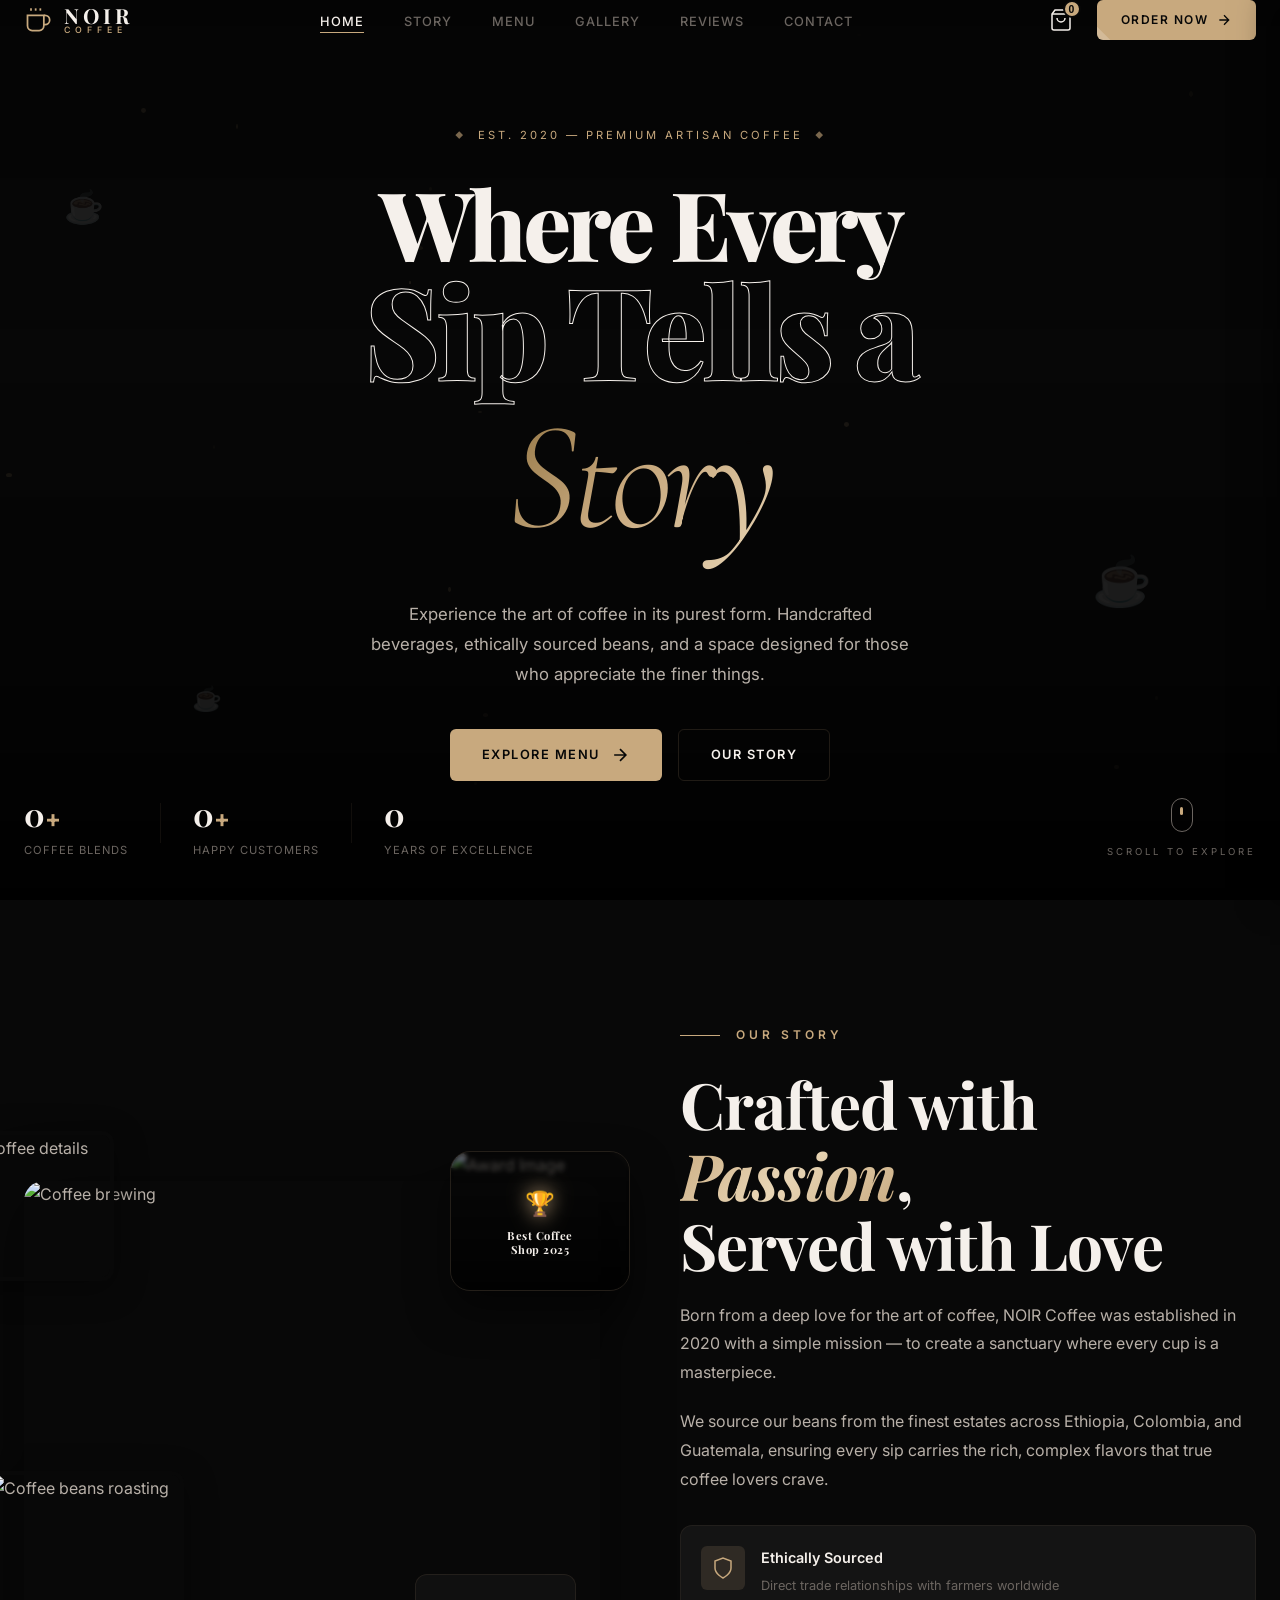
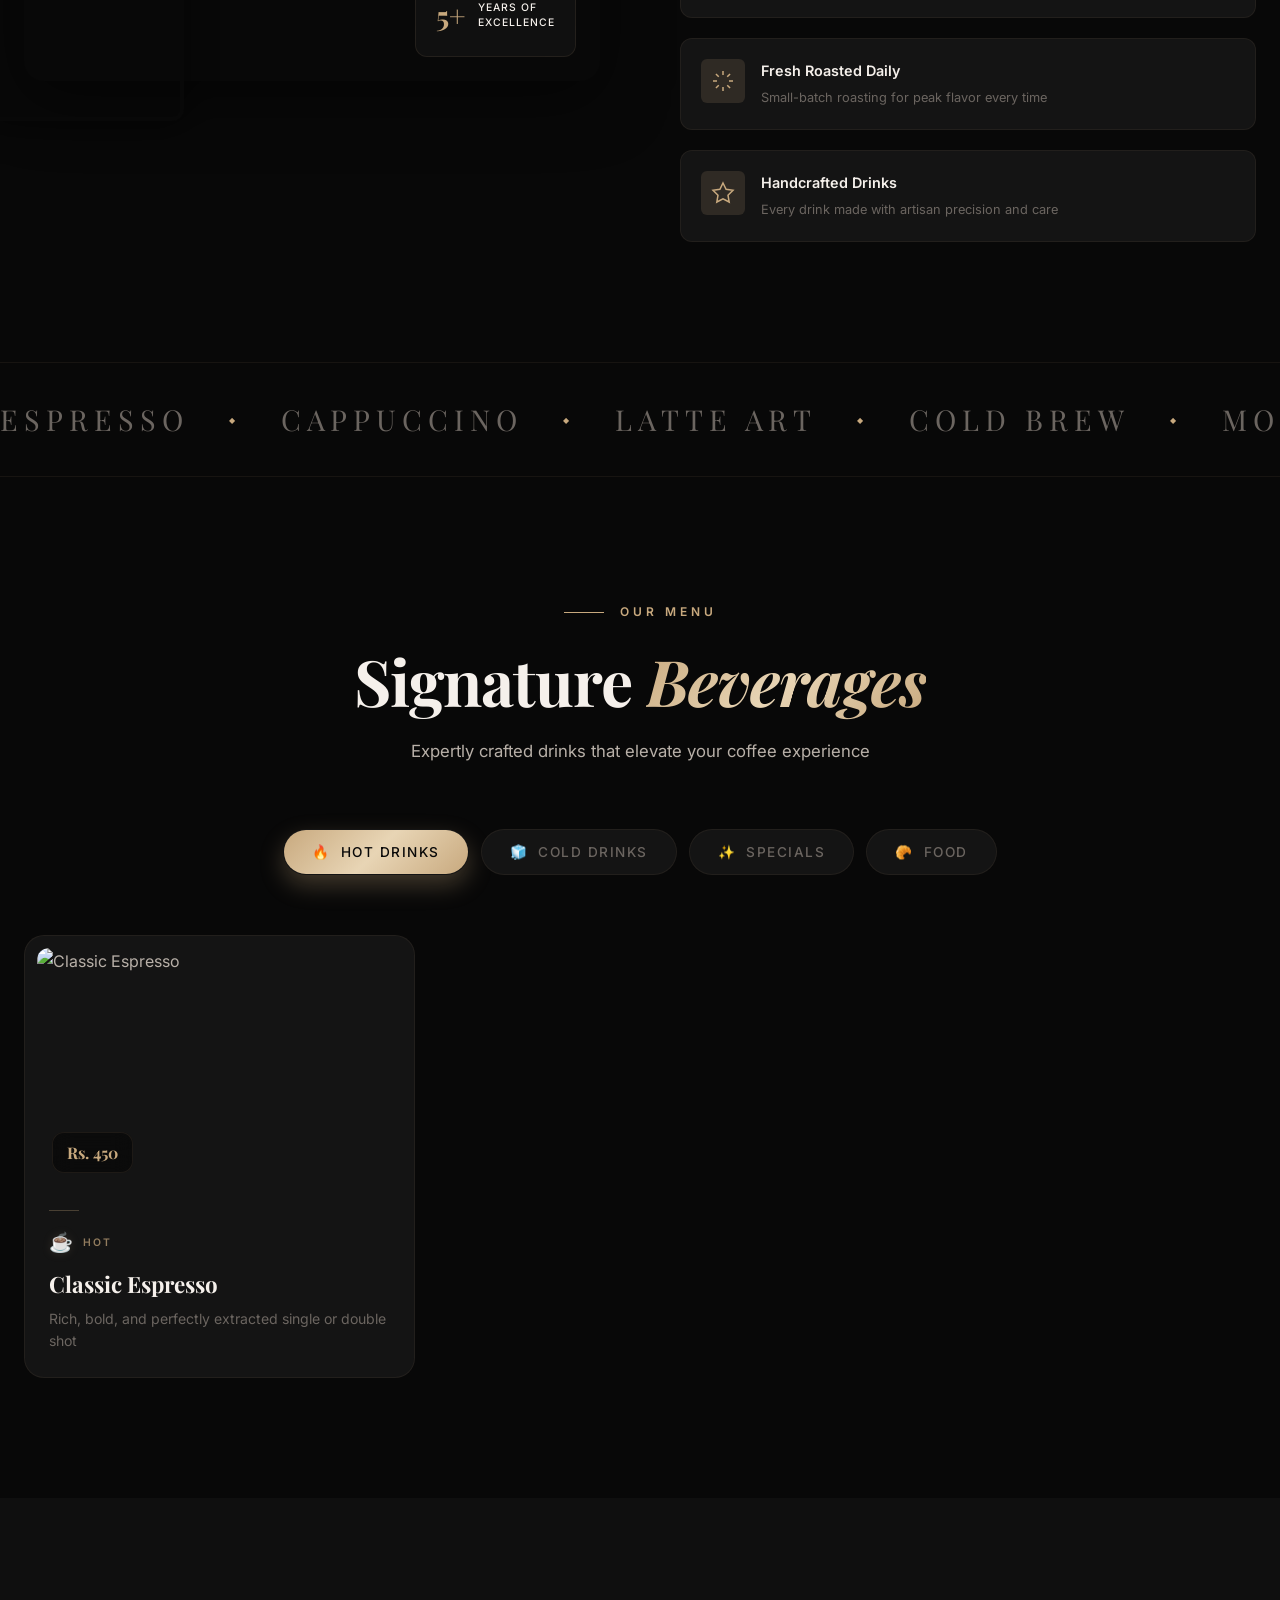
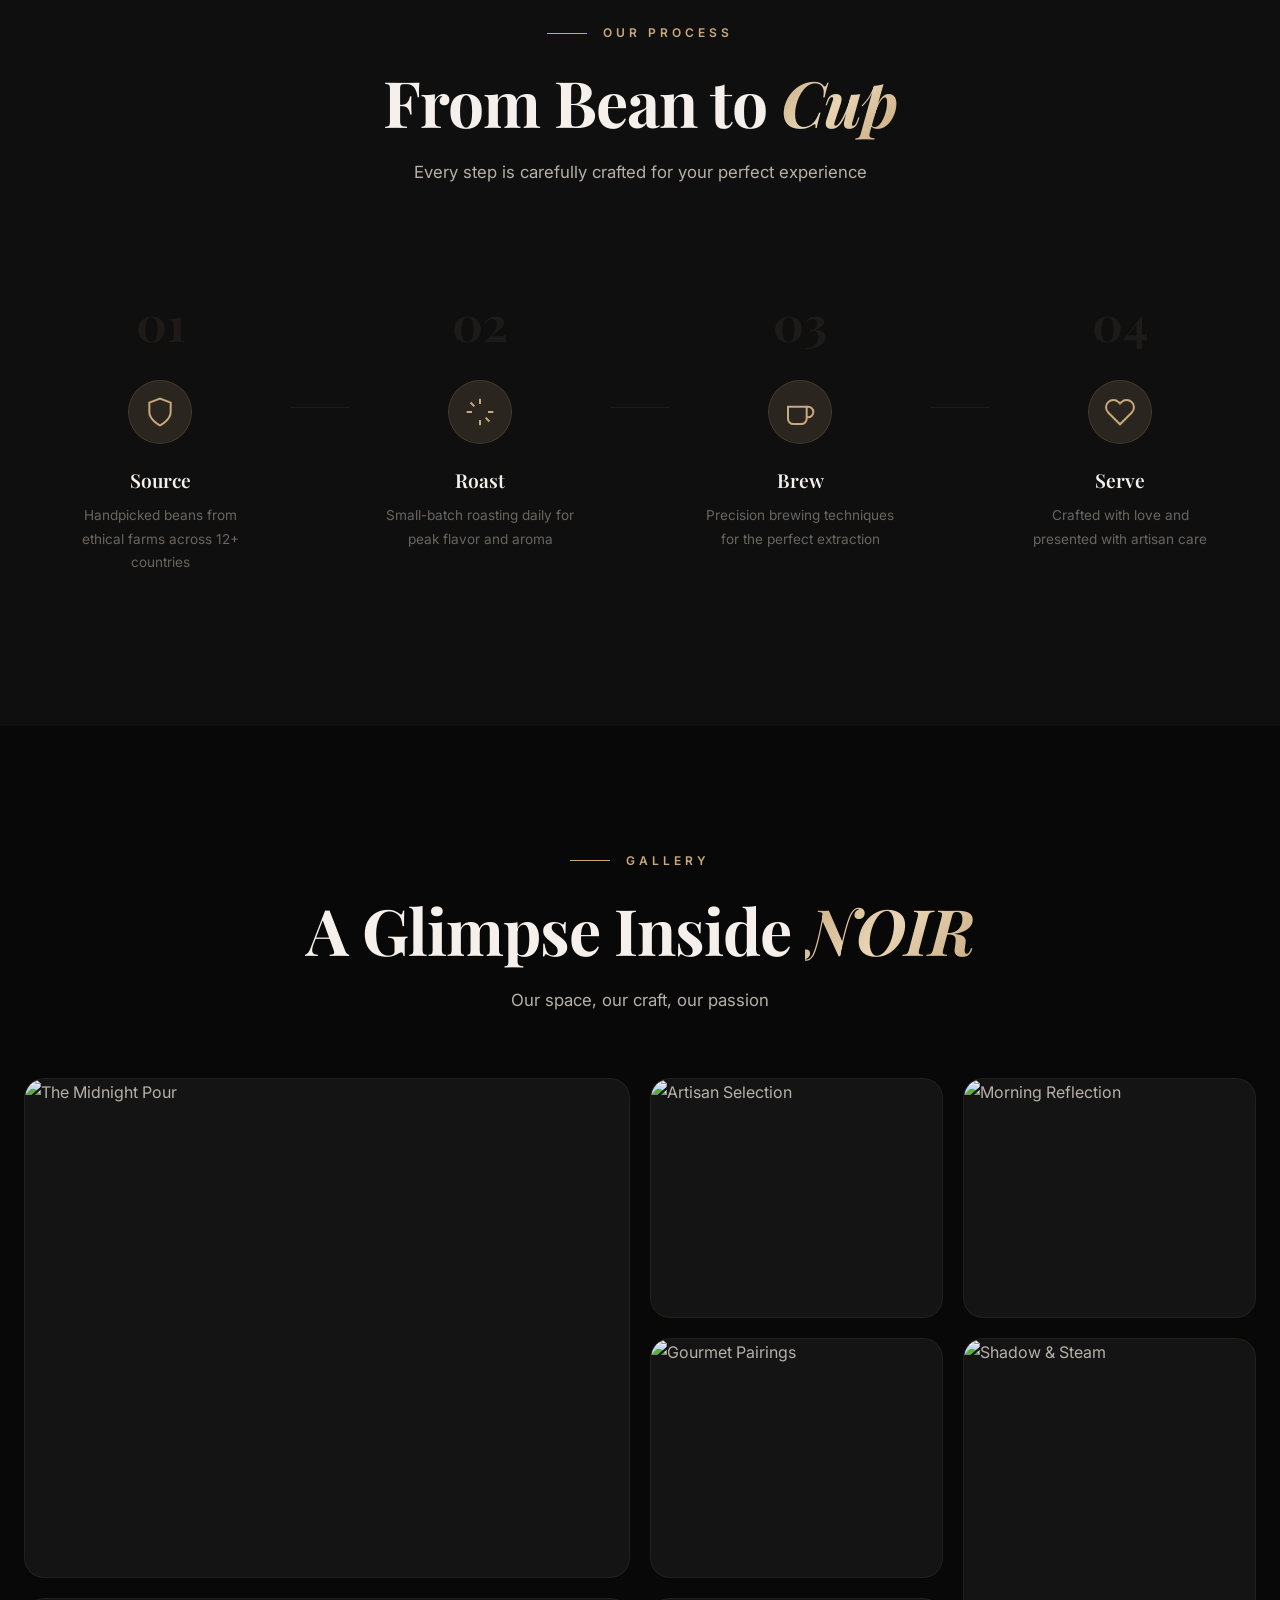
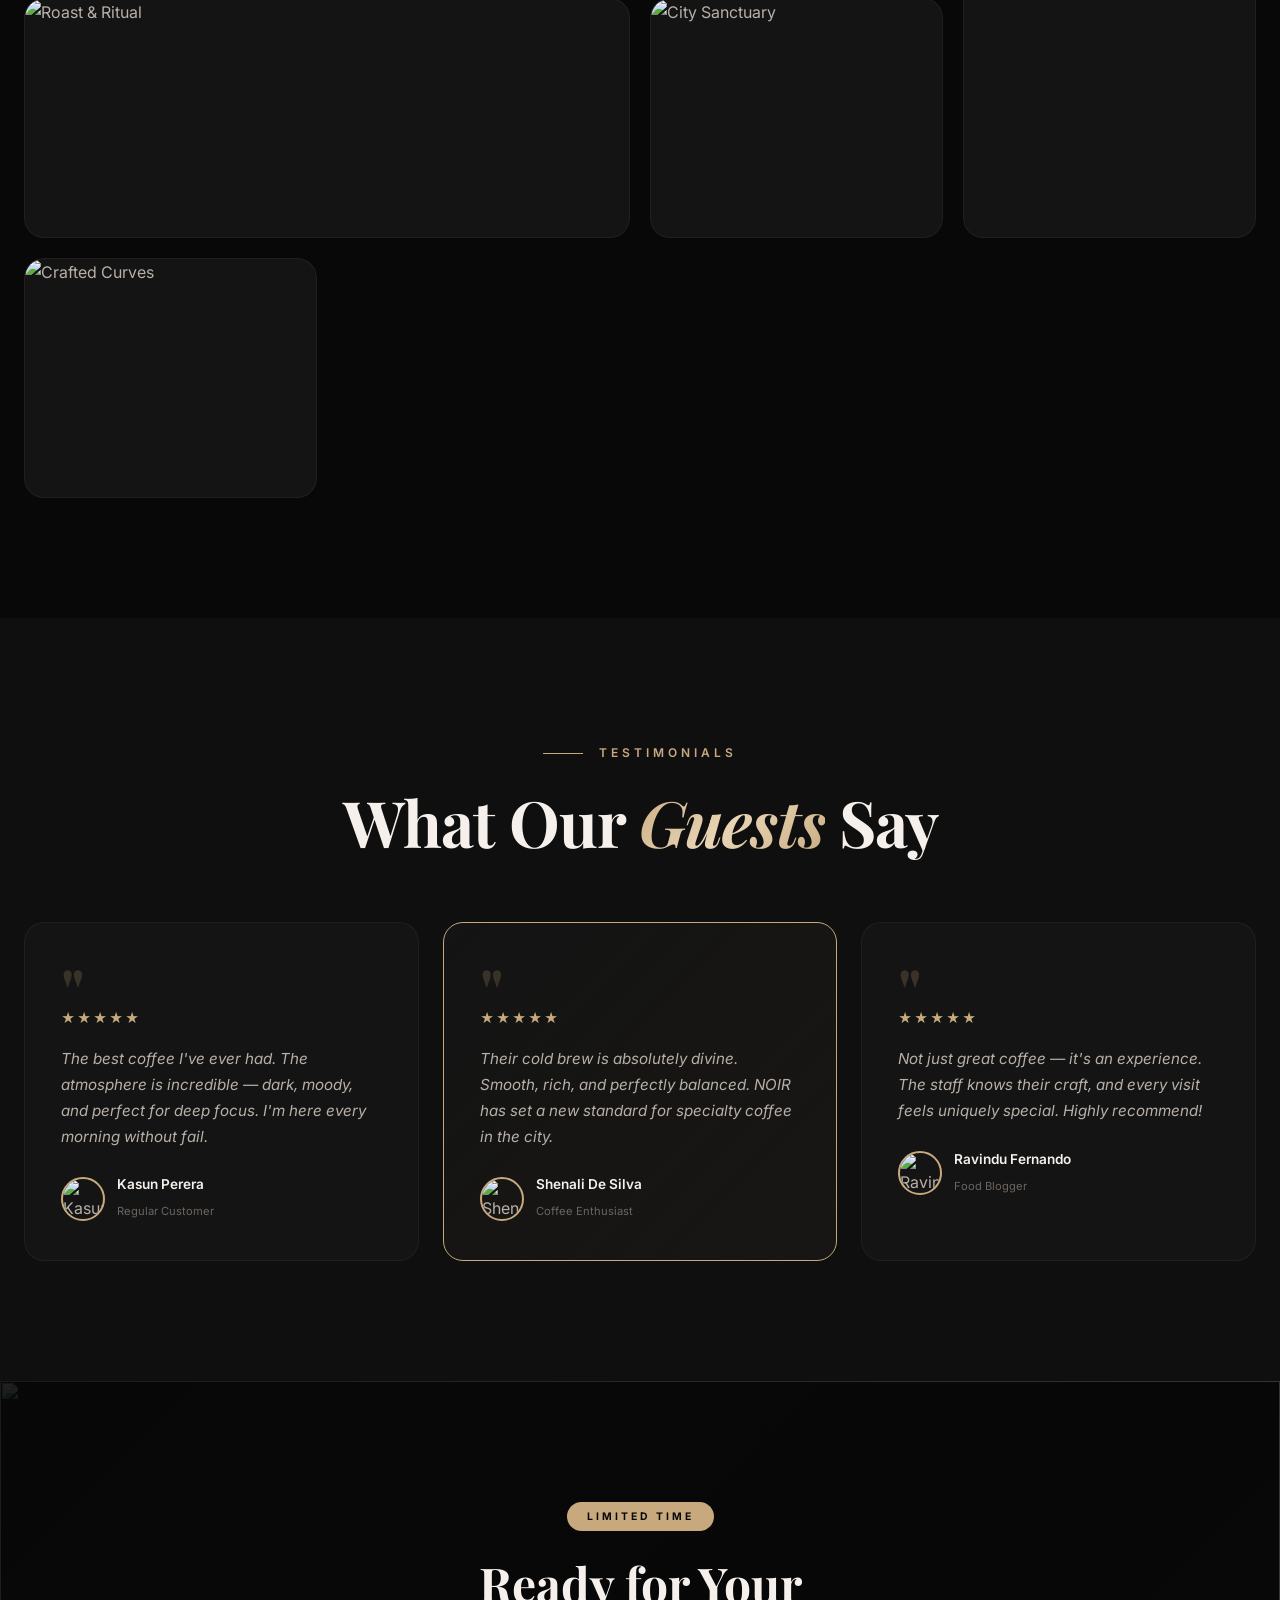
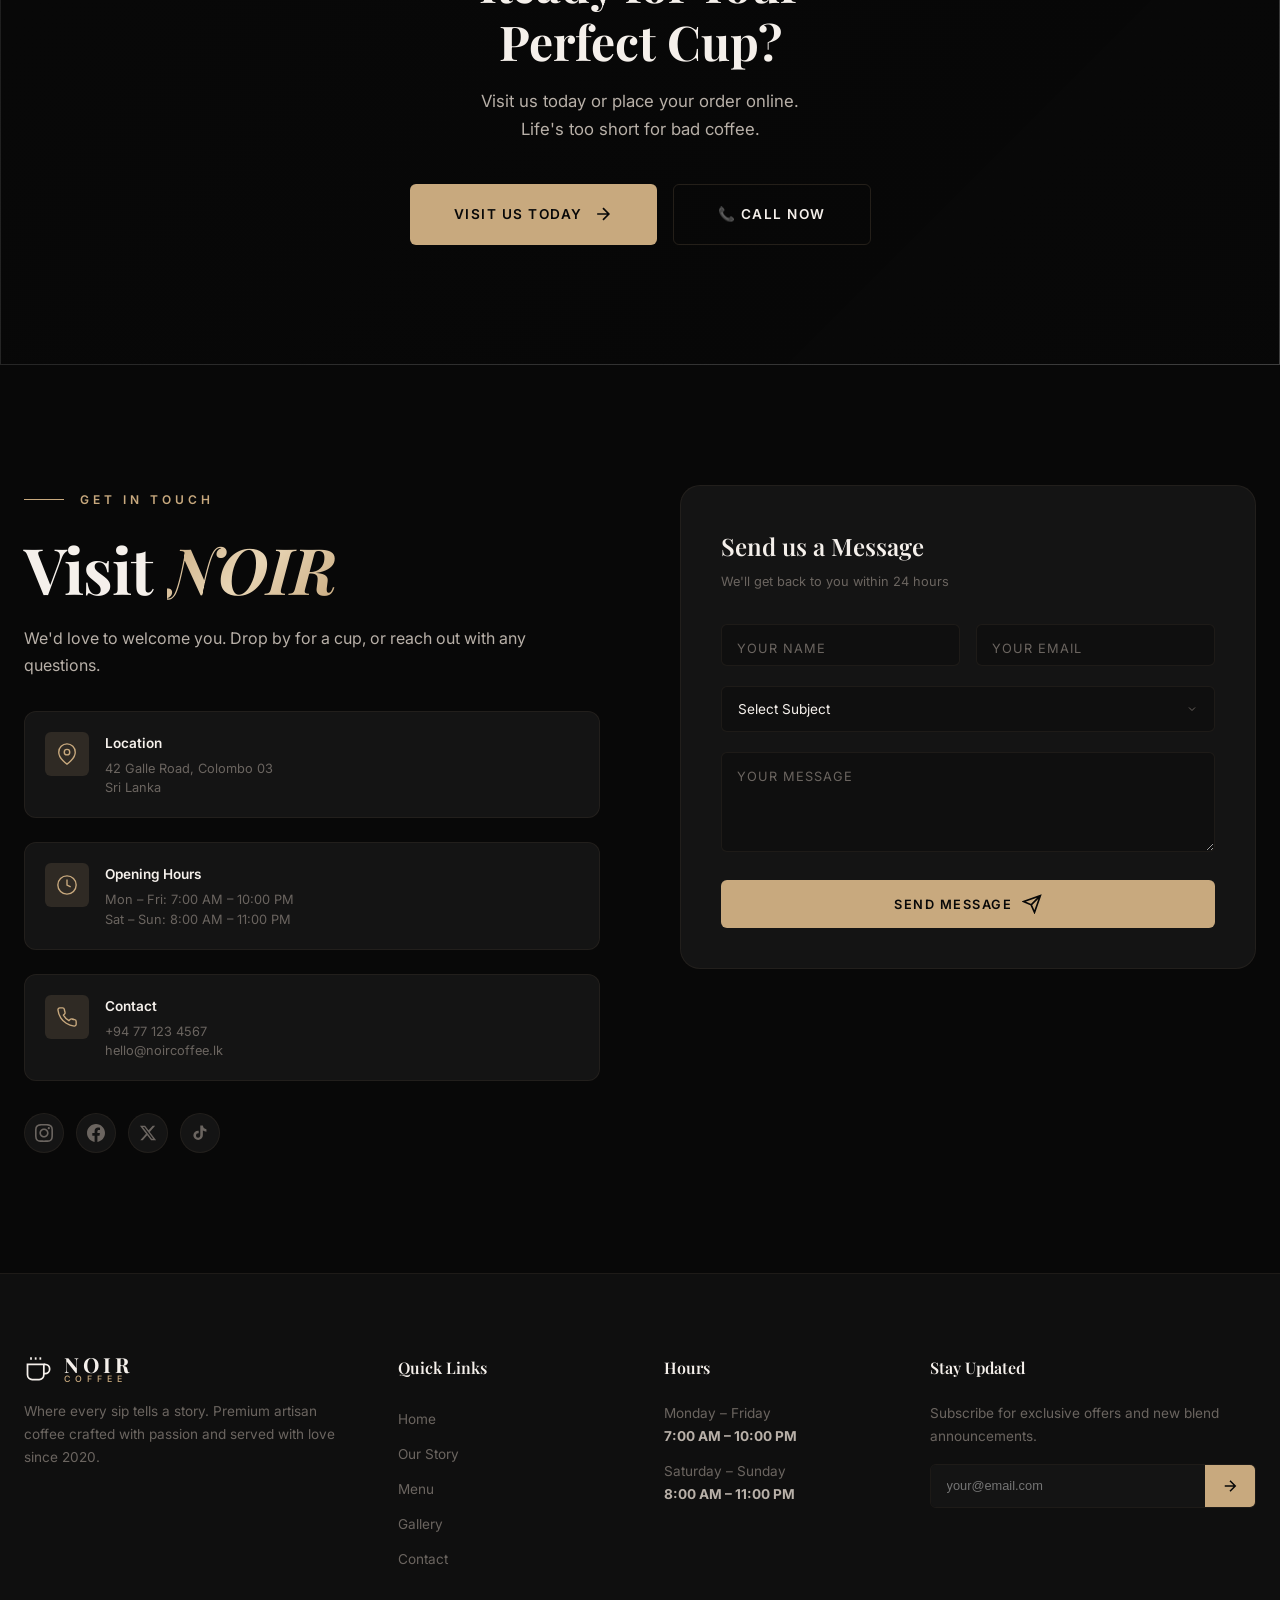
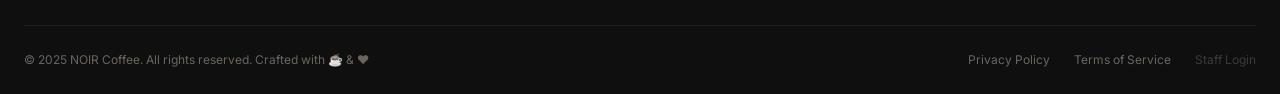
==== index.html @ c8b11062 "Add files via upload" ====
<!DOCTYPE html>
<html lang="en">

<head>
    <meta charset="UTF-8">
    <meta name="viewport" content="width=device-width, initial-scale=1.0">
    <meta name="description"
        content="NOIR Coffee — Premium artisan coffee experience. Handcrafted beverages, ethically sourced beans, and a dark, immersive atmosphere.">
    <title>NOIR Coffee | Premium Dark Roast Experience</title>
    <link rel="preconnect" href="https://fonts.googleapis.com">
    <link rel="preconnect" href="https://fonts.gstatic.com" crossorigin>
    <link
        href="https://fonts.googleapis.com/css2?family=Playfair+Display:ital,wght@0,400;0,500;0,600;0,700;0,800;1,400;1,500;1,600&family=Inter:wght@300;400;500;600;700&family=Cormorant+Garamond:ital,wght@0,300;0,400;0,500;0,600;1,300;1,400;1,500&display=swap"
        rel="stylesheet">
    <link rel="stylesheet" href="style.css">
</head>

<body>
    <!-- Preloader -->
    <div id="preloader">
        <div class="loader-content">
            <div class="loader-ring">
                <div class="loader-ring-inner"></div>
            </div>
            <div class="loader-logo">NOIR</div>
            <div class="loader-tagline">COFFEE EXPERIENCE</div>
            <div class="loader-bar">
                <div class="loader-bar-fill"></div>
            </div>
        </div>
    </div>

    <!-- Ambient Background Elements -->
    <div id="ambient-particles"></div>
    <div class="bg-glow bg-glow-1"></div>
    <div class="bg-glow bg-glow-2"></div>
    <div id="cursor-glow"></div>

    <!-- Creative Floating Elements -->
    <div class="floating-elements" aria-hidden="true">
        <div class="f-element f-bean-1">☕</div>
        <div class="f-element f-bean-2">☕</div>
        <div class="f-element f-bean-3">☕</div>
    </div>

    <!-- Navigation -->
    <nav id="navbar">
        <div class="scroll-progress" id="scrollProgress"></div>
        <div class="nav-container">
            <a href="#home" class="nav-logo" id="navLogo">
                <span class="logo-icon">
                    <svg width="28" height="28" viewBox="0 0 24 24" fill="none" stroke="currentColor"
                        stroke-width="1.5">
                        <path d="M17 8h1a4 4 0 1 1 0 8h-1" />
                        <path d="M3 8h14v9a4 4 0 0 1-4 4H7a4 4 0 0 1-4-4Z" />
                        <line x1="6" y1="2" x2="6" y2="4" />
                        <line x1="10" y1="2" x2="10" y2="4" />
                        <line x1="14" y1="2" x2="14" y2="4" />
                    </svg>
                </span>
                <div class="logo-text-group">
                    <span class="logo-text">NOIR</span>
                    <span class="logo-sub">COFFEE</span>
                </div>
            </a>
            <ul class="nav-links" id="navLinks">
                <li><a href="#home" class="nav-link active">Home</a></li>
                <li><a href="#about" class="nav-link">Story</a></li>
                <li><a href="#menu" class="nav-link">Menu</a></li>
                <li><a href="#gallery" class="nav-link">Gallery</a></li>
                <li><a href="#testimonials" class="nav-link">Reviews</a></li>
                <li><a href="#contact" class="nav-link">Contact</a></li>
            </ul>
            <div class="nav-actions">
                <button class="cart-toggle" id="cartToggle" aria-label="View Cart">
                    <svg width="24" height="24" viewBox="0 0 24 24" fill="none" stroke="currentColor"
                        stroke-width="1.5">
                        <path d="M6 2 3 6v14a2 2 0 0 0 2 2h14a2 2 0 0 0 2-2V6l-3-4Z" />
                        <path d="M3 6h18" />
                        <path d="M16 10a4 4 0 0 1-8 0" />
                    </svg>
                    <span class="cart-count">0</span>
                </button>
                <a href="#menu" class="nav-cta">
                    <span>Order Now</span>
                    <svg width="16" height="16" viewBox="0 0 24 24" fill="none" stroke="currentColor" stroke-width="2">
                        <path d="M5 12h14M12 5l7 7-7 7" />
                    </svg>
                </a>
                <button class="mobile-toggle" id="mobileToggle" aria-label="Toggle menu">
                    <span></span>
                    <span></span>
                    <span></span>
                </button>
            </div>
        </div>
    </nav>

    <!-- Cart Sidebar/Modal -->
    <div class="cart-sidebar" id="cartSidebar">
        <div class="cart-header">
            <h3>Your Order</h3>
            <button class="cart-close" id="cartClose">✕</button>
        </div>
        <div class="cart-items" id="cartItemsContainer">
            <!-- Dynamic items -->
            <div class="cart-empty-state">
                <p>Your cart is empty.</p>
                <a href="#menu" class="btn btn-ghost btn-sm">Start Ordering</a>
            </div>
        </div>
        <div class="cart-footer">
            <div class="cart-total">
                <span>Total</span>
                <span id="cartTotalValue">Rs. 0</span>
            </div>
            <button class="btn btn-primary btn-full" id="checkoutBtn">Place Order</button>
        </div>

        <!-- Active Orders Section -->
        <div class="active-orders-section" id="activeOrdersSection"
            style="display: none; padding: 20px; border-top: 1px solid var(--border-subtle); background: rgba(200, 169, 126, 0.05);">
            <h4 style="color: var(--accent); margin-bottom: 15px; font-size: 0.9rem; letter-spacing: 1px;">ACTIVE ORDERS
            </h4>
            <div id="myOrdersItems">
                <!-- User's pending orders will be listed here -->
            </div>
        </div>
    </div>
    <div class="overlay" id="cartOverlay"></div>

    <!-- Floating Order Tracker Badge (Optional UI) -->
    <div id="orderTrackerBadge"
        style="display: none; position: fixed; bottom: 30px; left: 30px; z-index: 999; background: var(--bg-card); border: 1px solid var(--accent); padding: 12px 20px; border-radius: 50px; cursor: pointer; box-shadow: 0 10px 30px rgba(0,0,0,0.5); align-items: center; gap: 10px; animation: slideUp 0.5s ease;"
        onclick="openCart()">
        <span class="pulsating-dot"></span>
        <span style="font-size: 0.8rem; font-weight: 600; color: var(--text-main);">Tracking 1 Order...</span>
    </div>

    <!-- Checkout Modal -->
    <div class="modal" id="checkoutModal">
        <div class="modal-content">
            <div class="modal-header">
                <h3>Finalize Order</h3>
                <button class="modal-close" id="checkoutClose">✕</button>
            </div>
            <form id="checkoutForm">
                <div class="form-group">
                    <label>Name</label>
                    <input type="text" id="orderName" required>
                </div>
                <div class="form-group">
                    <label>Phone Number</label>
                    <input type="tel" id="orderPhone" required placeholder="07XXXXXXXX">
                </div>
                <div class="form-group">
                    <label>Table Number (For Dine-in)</label>
                    <input type="number" id="orderTable" placeholder="Optional">
                </div>
                <div class="order-summary-small" id="checkoutSummary">
                    <!-- Items list -->
                </div>
                <button type="submit" class="btn btn-primary btn-full">Submit Order</button>
            </form>
        </div>
    </div>

    <!-- Mobile Menu -->
    <div class="mobile-menu" id="mobileMenu">
        <div class="mobile-menu-content">
            <div class="mobile-menu-header">
                <span class="mobile-menu-label">NAVIGATION</span>
            </div>
            <a href="#home" class="mobile-link" data-number="01">Home</a>
            <a href="#about" class="mobile-link" data-number="02">Our Story</a>
            <a href="#menu" class="mobile-link" data-number="03">Menu</a>
            <a href="#gallery" class="mobile-link" data-number="04">Gallery</a>
            <a href="#testimonials" class="mobile-link" data-number="05">Reviews</a>
            <a href="#contact" class="mobile-link" data-number="06">Contact</a>
            <div class="mobile-menu-footer">
                <a href="#menu" class="mobile-cta">Order Now</a>
                <div class="mobile-social">
                    <a href="#">IG</a>
                    <a href="#">FB</a>
                    <a href="#">TW</a>
                </div>
            </div>
        </div>
    </div>

    <!-- ==================== HERO SECTION ==================== -->
    <section id="home" class="hero">
        <div class="hero-bg">
            <div class="hero-image-wrap">
                <img src="https://images.unsplash.com/photo-1447933601403-0c6688de566e?w=1920&q=80" alt="Coffee beans"
                    class="hero-bg-img" id="heroImg" loading="eager">
            </div>
            <div class="hero-overlay"></div>
            <div class="hero-grain"></div>
        </div>
        <div class="hero-content">
            <div class="hero-badge reveal-up">
                <span class="badge-diamond">◆</span>
                <span>EST. 2020 — PREMIUM ARTISAN COFFEE</span>
                <span class="badge-diamond">◆</span>
            </div>
            <h1 class="hero-title">
                <span class="title-line reveal-up" style="--delay: 0.2s">Where Every</span>
                <span class="title-line reveal-up" style="--delay: 0.4s">Sip Tells a</span>
                <span class="title-line title-accent reveal-up" style="--delay: 0.6s"><em>Story</em></span>
            </h1>
            <p class="hero-description reveal-up" style="--delay: 0.8s">
                Experience the art of coffee in its purest form. Handcrafted beverages,
                ethically sourced beans, and a space designed for those who appreciate
                the finer things.
            </p>
            <div class="hero-buttons reveal-up" style="--delay: 1s">
                <a href="#menu" class="btn btn-primary">
                    <span>Explore Menu</span>
                    <svg width="20" height="20" viewBox="0 0 24 24" fill="none" stroke="currentColor" stroke-width="2">
                        <path d="M5 12h14M12 5l7 7-7 7" />
                    </svg>
                </a>
                <a href="#about" class="btn btn-ghost">
                    <span>Our Story</span>
                </a>
            </div>
        </div>
        <div class="hero-bottom">
            <div class="hero-stats reveal-up" style="--delay: 1.2s">
                <div class="stat">
                    <span class="stat-number" data-target="15">0</span><span class="stat-plus">+</span>
                    <span class="stat-label">Coffee Blends</span>
                </div>
                <div class="stat-divider"></div>
                <div class="stat">
                    <span class="stat-number" data-target="10000">0</span><span class="stat-plus">+</span>
                    <span class="stat-label">Happy Customers</span>
                </div>
                <div class="stat-divider"></div>
                <div class="stat">
                    <span class="stat-number" data-target="5">0</span>
                    <span class="stat-label">Years of Excellence</span>
                </div>
            </div>
            <div class="hero-scroll">
                <div class="scroll-indicator">
                    <div class="scroll-mouse">
                        <div class="scroll-dot"></div>
                    </div>
                    <span>Scroll to explore</span>
                </div>
            </div>
        </div>
    </section>

    <!-- ==================== ABOUT SECTION ==================== -->
    <section id="about" class="about section">
        <div class="container">
            <div class="about-grid">
                <div class="about-images">
                    <div class="about-img-main reveal-left">
                        <img src="https://images.unsplash.com/photo-1495474472287-4d71bcdd2085?w=800&q=80"
                            alt="Coffee brewing" class="about-photo" id="aboutImg1">
                        <div class="about-img-badge">
                            <span class="badge-number">5+</span>
                            <span class="badge-text">Years of<br>Excellence</span>
                        </div>
                    </div>
                    <div class="about-img-accent reveal-left" style="--delay: 0.1s">
                        <img src="https://images.unsplash.com/photo-1514432324607-a09d9b4aefdd?w=400&q=80"
                            alt="Coffee details" class="about-photo" id="aboutImg3">
                    </div>
                    <div class="about-img-secondary reveal-left" style="--delay: 0.2s">
                        <img src="https://images.unsplash.com/photo-1501339847302-ac426a4a7cbb?w=600&q=80"
                            alt="Coffee beans roasting" class="about-photo" id="aboutImg2">
                    </div>
                    <div class="about-float-card">
                        <img src="https://images.unsplash.com/photo-1511920170033-f83969a4c34b?w=200&q=80" id="awardImg"
                            alt="Award Image" class="float-card-img">
                        <div class="float-card-content-wrap">
                            <div class="float-card-icon">🏆</div>
                            <div class="float-card-text">Best Coffee<br>Shop 2025</div>
                        </div>
                    </div>
                </div>
                <div class="about-content">
                    <div class="section-label reveal-up">
                        <span class="label-line"></span>
                        <span>Our Story</span>
                    </div>
                    <h2 class="section-title reveal-up">Crafted with <em>Passion</em>,<br>Served with Love</h2>
                    <p class="about-text reveal-up">
                        Born from a deep love for the art of coffee, NOIR Coffee was established in 2020
                        with a simple mission — to create a sanctuary where every cup is a masterpiece.
                    </p>
                    <p class="about-text reveal-up">
                        We source our beans from the finest estates across Ethiopia, Colombia, and Guatemala,
                        ensuring every sip carries the rich, complex flavors that true coffee lovers crave.
                    </p>
                    <div class="about-features">
                        <div class="feature reveal-up" style="--delay: 0.1s">
                            <div class="feature-icon">
                                <svg width="24" height="24" viewBox="0 0 24 24" fill="none" stroke="currentColor"
                                    stroke-width="1.5">
                                    <path d="M12 22s8-4 8-10V5l-8-3-8 3v7c0 6 8 10 8 10z" />
                                </svg>
                            </div>
                            <div>
                                <h4>Ethically Sourced</h4>
                                <p>Direct trade relationships with farmers worldwide</p>
                            </div>
                        </div>
                        <div class="feature reveal-up" style="--delay: 0.2s">
                            <div class="feature-icon">
                                <svg width="24" height="24" viewBox="0 0 24 24" fill="none" stroke="currentColor"
                                    stroke-width="1.5">
                                    <path
                                        d="M12 2v4M12 18v4M4.93 4.93l2.83 2.83M16.24 16.24l2.83 2.83M2 12h4M18 12h4M4.93 19.07l2.83-2.83M16.24 7.76l2.83-2.83" />
                                </svg>
                            </div>
                            <div>
                                <h4>Fresh Roasted Daily</h4>
                                <p>Small-batch roasting for peak flavor every time</p>
                            </div>
                        </div>
                        <div class="feature reveal-up" style="--delay: 0.3s">
                            <div class="feature-icon">
                                <svg width="24" height="24" viewBox="0 0 24 24" fill="none" stroke="currentColor"
                                    stroke-width="1.5">
                                    <polygon
                                        points="12 2 15.09 8.26 22 9.27 17 14.14 18.18 21.02 12 17.77 5.82 21.02 7 14.14 2 9.27 8.91 8.26 12 2" />
                                </svg>
                            </div>
                            <div>
                                <h4>Handcrafted Drinks</h4>
                                <p>Every drink made with artisan precision and care</p>
                            </div>
                        </div>
                    </div>
                </div>
            </div>
        </div>
    </section>

    <!-- ==================== MARQUEE ==================== -->
    <div class="marquee-section">
        <div class="marquee-track">
            <div class="marquee-content">
                <span>ESPRESSO</span><span class="marquee-dot">◆</span>
                <span>CAPPUCCINO</span><span class="marquee-dot">◆</span>
                <span>LATTE ART</span><span class="marquee-dot">◆</span>
                <span>COLD BREW</span><span class="marquee-dot">◆</span>
                <span>MOCHA</span><span class="marquee-dot">◆</span>
                <span>MACCHIATO</span><span class="marquee-dot">◆</span>
                <span>AMERICANO</span><span class="marquee-dot">◆</span>
                <span>AFFOGATO</span><span class="marquee-dot">◆</span>
                <span>ESPRESSO</span><span class="marquee-dot">◆</span>
                <span>CAPPUCCINO</span><span class="marquee-dot">◆</span>
                <span>LATTE ART</span><span class="marquee-dot">◆</span>
                <span>COLD BREW</span><span class="marquee-dot">◆</span>
                <span>MOCHA</span><span class="marquee-dot">◆</span>
                <span>MACCHIATO</span><span class="marquee-dot">◆</span>
                <span>AMERICANO</span><span class="marquee-dot">◆</span>
                <span>AFFOGATO</span><span class="marquee-dot">◆</span>
            </div>
        </div>
    </div>

    <!-- ==================== MENU SECTION ==================== -->
    <section id="menu" class="menu section">
        <div class="container">
            <div class="section-header">
                <div class="section-label reveal-up">
                    <span class="label-line"></span>
                    <span>Our Menu</span>
                </div>
                <h2 class="section-title reveal-up">Signature <em>Beverages</em></h2>
                <p class="section-desc reveal-up">Expertly crafted drinks that elevate your coffee experience</p>
            </div>
            <div class="menu-tabs reveal-up">
                <button class="menu-tab active" data-category="hot">
                    <span class="tab-icon">🔥</span>
                    <span>Hot Drinks</span>
                </button>
                <button class="menu-tab" data-category="cold">
                    <span class="tab-icon">🧊</span>
                    <span>Cold Drinks</span>
                </button>
                <button class="menu-tab" data-category="special">
                    <span class="tab-icon">✨</span>
                    <span>Specials</span>
                </button>
                <button class="menu-tab" data-category="food">
                    <span class="tab-icon">🥐</span>
                    <span>Food</span>
                </button>
            </div>
            <div class="menu-grid" id="menuGrid">
                <!-- Items populated by JS -->
            </div>
        </div>
    </section>

    <!-- ==================== PROCESS SECTION ==================== -->
    <section id="process" class="process section">
        <div class="container">
            <div class="section-header">
                <div class="section-label reveal-up">
                    <span class="label-line"></span>
                    <span>Our Process</span>
                </div>
                <h2 class="section-title reveal-up">From Bean to <em>Cup</em></h2>
                <p class="section-desc reveal-up">Every step is carefully crafted for your perfect experience</p>
            </div>
            <div class="process-steps">
                <div class="process-step reveal-up" style="--delay: 0.1s">
                    <div class="step-number">01</div>
                    <div class="step-icon">
                        <svg width="32" height="32" viewBox="0 0 24 24" fill="none" stroke="currentColor"
                            stroke-width="1.5">
                            <path d="M12 22s8-4 8-10V5l-8-3-8 3v7c0 6 8 10 8 10z" />
                        </svg>
                    </div>
                    <h3>Source</h3>
                    <p>Handpicked beans from ethical farms across 12+ countries</p>
                </div>
                <div class="process-connector"></div>
                <div class="process-step reveal-up" style="--delay: 0.2s">
                    <div class="step-number">02</div>
                    <div class="step-icon">
                        <svg width="32" height="32" viewBox="0 0 24 24" fill="none" stroke="currentColor"
                            stroke-width="1.5">
                            <path d="M12 2v4M12 18v4M4.93 4.93l2.83 2.83M16.24 16.24l2.83 2.83M2 12h4M18 12h4" />
                        </svg>
                    </div>
                    <h3>Roast</h3>
                    <p>Small-batch roasting daily for peak flavor and aroma</p>
                </div>
                <div class="process-connector"></div>
                <div class="process-step reveal-up" style="--delay: 0.3s">
                    <div class="step-number">03</div>
                    <div class="step-icon">
                        <svg width="32" height="32" viewBox="0 0 24 24" fill="none" stroke="currentColor"
                            stroke-width="1.5">
                            <path d="M17 8h1a4 4 0 1 1 0 8h-1" />
                            <path d="M3 8h14v9a4 4 0 0 1-4 4H7a4 4 0 0 1-4-4Z" />
                        </svg>
                    </div>
                    <h3>Brew</h3>
                    <p>Precision brewing techniques for the perfect extraction</p>
                </div>
                <div class="process-connector"></div>
                <div class="process-step reveal-up" style="--delay: 0.4s">
                    <div class="step-number">04</div>
                    <div class="step-icon">
                        <svg width="32" height="32" viewBox="0 0 24 24" fill="none" stroke="currentColor"
                            stroke-width="1.5">
                            <path
                                d="M20.84 4.61a5.5 5.5 0 0 0-7.78 0L12 5.67l-1.06-1.06a5.5 5.5 0 0 0-7.78 7.78l1.06 1.06L12 21.23l7.78-7.78 1.06-1.06a5.5 5.5 0 0 0 0-7.78z" />
                        </svg>
                    </div>
                    <h3>Serve</h3>
                    <p>Crafted with love and presented with artisan care</p>
                </div>
            </div>
        </div>
    </section>

    <!-- ==================== GALLERY SECTION ==================== -->
    <section id="gallery" class="gallery section">
        <div class="container">
            <div class="section-header">
                <div class="section-label reveal-up">
                    <span class="label-line"></span>
                    <span>Gallery</span>
                </div>
                <h2 class="section-title reveal-up">A Glimpse Inside <em>NOIR</em></h2>
                <p class="section-desc reveal-up">Our space, our craft, our passion</p>
            </div>
            <div class="gallery-grid" id="galleryGrid">
                <div class="gallery-item gallery-item-large reveal-up">
                    <img src="https://images.unsplash.com/photo-1442512595331-e89e73853f31?w=800&q=80" alt="Latte Art"
                        loading="lazy">
                    <div class="gallery-overlay">
                        <span class="gallery-tag">Featured</span>
                        <h3>Latte Art Mastery</h3>
                    </div>
                </div>
                <div class="gallery-item reveal-up" style="--delay: 0.1s">
                    <img src="https://images.unsplash.com/photo-1559496417-e7f25cb247f3?w=600&q=80" alt="Coffee Beans"
                        loading="lazy">
                    <div class="gallery-overlay">
                        <h3>Premium Beans</h3>
                    </div>
                </div>
                <div class="gallery-item reveal-up" style="--delay: 0.2s">
                    <img src="https://images.unsplash.com/photo-1509042239860-f550ce710b93?w=600&q=80" alt="Pastries"
                        loading="lazy">
                    <div class="gallery-overlay">
                        <h3>Fresh Pastries</h3>
                    </div>
                </div>
                <div class="gallery-item reveal-up" style="--delay: 0.15s">
                    <img src="https://images.unsplash.com/photo-1453614512568-c4024d13c247?w=600&q=80" alt="Interior"
                        loading="lazy">
                    <div class="gallery-overlay">
                        <h3>Cozy Interior</h3>
                    </div>
                </div>
                <div class="gallery-item gallery-item-large reveal-up" style="--delay: 0.25s">
                    <img src="https://images.unsplash.com/photo-1461023058943-07fcbe16d735?w=800&q=80" alt="Cold Brew"
                        loading="lazy">
                    <div class="gallery-overlay">
                        <span class="gallery-tag">New</span>
                        <h3>Cold Brew Collection</h3>
                    </div>
                </div>
            </div>
        </div>
    </section>

    <!-- ==================== TESTIMONIALS SECTION ==================== -->
    <section id="testimonials" class="testimonials section">
        <div class="container">
            <div class="section-header">
                <div class="section-label reveal-up">
                    <span class="label-line"></span>
                    <span>Testimonials</span>
                </div>
                <h2 class="section-title reveal-up">What Our <em>Guests</em> Say</h2>
            </div>
            <div class="testimonials-grid">
                <div class="testimonial-card reveal-up" style="--delay: 0.1s">
                    <div class="testimonial-quote">"</div>
                    <div class="testimonial-stars">★★★★★</div>
                    <p class="testimonial-text">The best coffee I've ever had. The atmosphere is incredible — dark,
                        moody, and perfect for deep focus. I'm here every morning without fail.</p>
                    <div class="testimonial-author">
                        <div class="author-avatar">
                            <img src="https://images.unsplash.com/photo-1507003211169-0a1dd7228f2d?w=100&q=80"
                                alt="Kasun" id="avatar1">
                        </div>
                        <div>
                            <h4>Kasun Perera</h4>
                            <span>Regular Customer</span>
                        </div>
                    </div>
                </div>
                <div class="testimonial-card featured reveal-up" style="--delay: 0.2s">
                    <div class="testimonial-quote">"</div>
                    <div class="testimonial-stars">★★★★★</div>
                    <p class="testimonial-text">Their cold brew is absolutely divine. Smooth, rich, and perfectly
                        balanced. NOIR has set a new standard for specialty coffee in the city.</p>
                    <div class="testimonial-author">
                        <div class="author-avatar">
                            <img src="https://images.unsplash.com/photo-1494790108755-2616b612b786?w=100&q=80"
                                alt="Shenali" id="avatar2">
                        </div>
                        <div>
                            <h4>Shenali De Silva</h4>
                            <span>Coffee Enthusiast</span>
                        </div>
                    </div>
                </div>
                <div class="testimonial-card reveal-up" style="--delay: 0.3s">
                    <div class="testimonial-quote">"</div>
                    <div class="testimonial-stars">★★★★★</div>
                    <p class="testimonial-text">Not just great coffee — it's an experience. The staff knows their
                        craft, and every visit feels uniquely special. Highly recommend!</p>
                    <div class="testimonial-author">
                        <div class="author-avatar">
                            <img src="https://images.unsplash.com/photo-1500648767791-00dcc994a43e?w=100&q=80"
                                alt="Ravindu" id="avatar3">
                        </div>
                        <div>
                            <h4>Ravindu Fernando</h4>
                            <span>Food Blogger</span>
                        </div>
                    </div>
                </div>
            </div>
        </div>
    </section>

    <!-- ==================== CTA SECTION ==================== -->
    <section id="cta" class="cta-section">
        <div class="cta-bg">
            <img src="https://images.unsplash.com/photo-1445116572660-236099ec97a0?w=1920&q=80" alt="" id="ctaImg"
                loading="lazy">
            <div class="cta-overlay"></div>
        </div>
        <div class="container">
            <div class="cta-content reveal-up">
                <div class="cta-badge">LIMITED TIME</div>
                <h2>Ready for Your<br>Perfect Cup?</h2>
                <p>Visit us today or place your order online.<br>Life's too short for bad coffee.</p>
                <div class="cta-buttons">
                    <a href="#contact" class="btn btn-primary btn-lg">
                        <span>Visit Us Today</span>
                        <svg width="20" height="20" viewBox="0 0 24 24" fill="none" stroke="currentColor"
                            stroke-width="2">
                            <path d="M5 12h14M12 5l7 7-7 7" />
                        </svg>
                    </a>
                    <a href="tel:+94771234567" class="btn btn-ghost btn-lg">
                        <span>📞 Call Now</span>
                    </a>
                </div>
            </div>
        </div>
    </section>

    <!-- ==================== CONTACT SECTION ==================== -->
    <section id="contact" class="contact section">
        <div class="container">
            <div class="contact-grid">
                <div class="contact-info">
                    <div class="section-label reveal-up">
                        <span class="label-line"></span>
                        <span>Get in Touch</span>
                    </div>
                    <h2 class="section-title reveal-up">Visit <em>NOIR</em></h2>
                    <p class="contact-desc reveal-up">We'd love to welcome you. Drop by for a cup, or reach out with any
                        questions.</p>

                    <div class="contact-details">
                        <div class="contact-item reveal-up" style="--delay: 0.1s">
                            <div class="contact-icon">
                                <svg width="22" height="22" viewBox="0 0 24 24" fill="none" stroke="currentColor"
                                    stroke-width="1.5">
                                    <path d="M21 10c0 7-9 13-9 13s-9-6-9-13a9 9 0 0 1 18 0z" />
                                    <circle cx="12" cy="10" r="3" />
                                </svg>
                            </div>
                            <div>
                                <h4>Location</h4>
                                <p id="addrText">42 Galle Road, Colombo 03<br>Sri Lanka</p>
                            </div>
                        </div>
                        <div class="contact-item reveal-up" style="--delay: 0.2s">
                            <div class="contact-icon">
                                <svg width="22" height="22" viewBox="0 0 24 24" fill="none" stroke="currentColor"
                                    stroke-width="1.5">
                                    <circle cx="12" cy="12" r="10" />
                                    <polyline points="12 6 12 12 16 14" />
                                </svg>
                            </div>
                            <div>
                                <h4>Opening Hours</h4>
                                <p id="hoursText">Mon – Fri: 7:00 AM – 10:00 PM<br>Sat – Sun: 8:00 AM – 11:00 PM</p>
                            </div>
                        </div>
                        <div class="contact-item reveal-up" style="--delay: 0.3s">
                            <div class="contact-icon">
                                <svg width="22" height="22" viewBox="0 0 24 24" fill="none" stroke="currentColor"
                                    stroke-width="1.5">
                                    <path
                                        d="M22 16.92v3a2 2 0 0 1-2.18 2 19.79 19.79 0 0 1-8.63-3.07 19.5 19.5 0 0 1-6-6 19.79 19.79 0 0 1-3.07-8.67A2 2 0 0 1 4.11 2h3a2 2 0 0 1 2 1.72c.127.96.361 1.903.7 2.81a2 2 0 0 1-.45 2.11L8.09 9.91a16 16 0 0 0 6 6l1.27-1.27a2 2 0 0 1 2.11-.45c.907.339 1.85.573 2.81.7A2 2 0 0 1 22 16.92z" />
                                </svg>
                            </div>
                            <div>
                                <h4>Contact</h4>
                                <p id="phoneText">+94 77 123 4567<br>hello@noircoffee.lk</p>
                            </div>
                        </div>
                    </div>

                    <div class="social-links reveal-up">
                        <a href="#" class="social-link" aria-label="Instagram">
                            <svg width="18" height="18" viewBox="0 0 24 24" fill="currentColor">
                                <path
                                    d="M12 2.163c3.204 0 3.584.012 4.85.07 3.252.148 4.771 1.691 4.919 4.919.058 1.265.069 1.645.069 4.849 0 3.205-.012 3.584-.069 4.849-.149 3.225-1.664 4.771-4.919 4.919-1.266.058-1.644.07-4.85.07-3.204 0-3.584-.012-4.849-.07-3.26-.149-4.771-1.699-4.919-4.92-.058-1.265-.07-1.644-.07-4.849 0-3.204.013-3.583.07-4.849.149-3.227 1.664-4.771 4.919-4.919 1.266-.057 1.645-.069 4.849-.069zm0-2.163c-3.259 0-3.667.014-4.947.072-4.358.2-6.78 2.618-6.98 6.98-.059 1.281-.073 1.689-.073 4.948 0 3.259.014 3.668.072 4.948.2 4.358 2.618 6.78 6.98 6.98 1.281.058 1.689.072 4.948.072 3.259 0 3.668-.014 4.948-.072 4.354-.2 6.782-2.618 6.979-6.98.059-1.28.073-1.689.073-4.948 0-3.259-.014-3.667-.072-4.947-.196-4.354-2.617-6.78-6.979-6.98-1.281-.059-1.69-.073-4.949-.073zm0 5.838c-3.403 0-6.162 2.759-6.162 6.162s2.759 6.163 6.162 6.163 6.162-2.759 6.162-6.163c0-3.403-2.759-6.162-6.162-6.162zm0 10.162c-2.209 0-4-1.79-4-4 0-2.209 1.791-4 4-4s4 1.791 4 4c0 2.21-1.791 4-4 4zm6.406-11.845c-.796 0-1.441.645-1.441 1.44s.645 1.44 1.441 1.44c.795 0 1.439-.645 1.439-1.44s-.644-1.44-1.439-1.44z" />
                            </svg>
                        </a>
                        <a href="#" class="social-link" aria-label="Facebook">
                            <svg width="18" height="18" viewBox="0 0 24 24" fill="currentColor">
                                <path
                                    d="M24 12.073c0-6.627-5.373-12-12-12s-12 5.373-12 12c0 5.99 4.388 10.954 10.125 11.854v-8.385h-3.047v-3.47h3.047v-2.642c0-3.007 1.792-4.669 4.533-4.669 1.312 0 2.686.235 2.686.235v2.953h-1.514c-1.491 0-1.956.925-1.956 1.874v2.25h3.328l-.532 3.47h-2.796v8.385c5.738-.9 10.126-5.864 10.126-11.854z" />
                            </svg>
                        </a>
                        <a href="#" class="social-link" aria-label="Twitter/X">
                            <svg width="18" height="18" viewBox="0 0 24 24" fill="currentColor">
                                <path
                                    d="M18.244 2.25h3.308l-7.227 8.26 8.502 11.24H16.17l-5.214-6.817L4.99 21.75H1.68l7.73-8.835L1.254 2.25H8.08l4.713 6.231zm-1.161 17.52h1.833L7.084 4.126H5.117z" />
                            </svg>
                        </a>
                        <a href="#" class="social-link" aria-label="TikTok">
                            <svg width="18" height="18" viewBox="0 0 24 24" fill="currentColor">
                                <path
                                    d="M19.59 6.69a4.83 4.83 0 0 1-3.77-4.25V2h-3.45v13.67a2.89 2.89 0 0 1-2.88 2.5 2.89 2.89 0 0 1-2.89-2.89 2.89 2.89 0 0 1 2.89-2.89c.28 0 .54.04.79.1v-3.5a6.37 6.37 0 0 0-.79-.05A6.34 6.34 0 0 0 3.15 15a6.34 6.34 0 0 0 6.34 6.34 6.34 6.34 0 0 0 6.34-6.34V8.8a8.27 8.27 0 0 0 4.77 1.52V6.85a4.83 4.83 0 0 1-1.01-.16z" />
                            </svg>
                        </a>
                    </div>
                </div>
                <div class="contact-form-wrapper reveal-up">
                    <form class="contact-form" id="contactForm">
                        <h3>Send us a Message</h3>
                        <p class="form-subtitle">We'll get back to you within 24 hours</p>
                        <div class="form-row">
                            <div class="form-group">
                                <input type="text" id="formName" placeholder=" " required>
                                <label for="formName">Your Name</label>
                            </div>
                            <div class="form-group">
                                <input type="email" id="formEmail" placeholder=" " required>
                                <label for="formEmail">Your Email</label>
                            </div>
                        </div>
                        <div class="form-group">
                            <select id="formSubject" required>
                                <option value="" disabled selected>Select Subject</option>
                                <option value="reservation">Table Reservation</option>
                                <option value="catering">Catering Inquiry</option>
                                <option value="feedback">Feedback</option>
                                <option value="other">Other</option>
                            </select>
                        </div>
                        <div class="form-group">
                            <textarea id="formMessage" placeholder=" " rows="4" required></textarea>
                            <label for="formMessage">Your Message</label>
                        </div>
                        <button type="submit" class="btn btn-primary btn-full" id="formSubmit">
                            <span>Send Message</span>
                            <svg width="20" height="20" viewBox="0 0 24 24" fill="none" stroke="currentColor"
                                stroke-width="2">
                                <path d="M22 2L11 13M22 2l-7 20-4-9-9-4 20-7z" />
                            </svg>
                        </button>
                    </form>
                </div>
            </div>
        </div>
    </section>

    <!-- ==================== FOOTER ==================== -->
    <footer class="footer">
        <div class="container">
            <div class="footer-top">
                <div class="footer-brand">
                    <a href="#home" class="footer-logo">
                        <svg width="28" height="28" viewBox="0 0 24 24" fill="none" stroke="currentColor"
                            stroke-width="1.5">
                            <path d="M17 8h1a4 4 0 1 1 0 8h-1" />
                            <path d="M3 8h14v9a4 4 0 0 1-4 4H7a4 4 0 0 1-4-4Z" />
                            <line x1="6" y1="2" x2="6" y2="4" />
                            <line x1="10" y1="2" x2="10" y2="4" />
                            <line x1="14" y1="2" x2="14" y2="4" />
                        </svg>
                        <div class="logo-text-group">
                            <span class="logo-text">NOIR</span>
                            <span class="logo-sub">COFFEE</span>
                        </div>
                    </a>
                    <p class="footer-desc">Where every sip tells a story. Premium artisan coffee crafted with passion
                        and served with love since 2020.</p>
                </div>
                <div class="footer-links-group">
                    <h4>Quick Links</h4>
                    <a href="#home">Home</a>
                    <a href="#about">Our Story</a>
                    <a href="#menu">Menu</a>
                    <a href="#gallery">Gallery</a>
                    <a href="#contact">Contact</a>
                </div>
                <div class="footer-links-group">
                    <h4>Hours</h4>
                    <p>Monday – Friday<br><strong>7:00 AM – 10:00 PM</strong></p>
                    <p>Saturday – Sunday<br><strong>8:00 AM – 11:00 PM</strong></p>
                </div>
                <div class="footer-newsletter">
                    <h4>Stay Updated</h4>
                    <p>Subscribe for exclusive offers and new blend announcements.</p>
                    <form class="newsletter-form" id="newsletterForm">
                        <input type="email" placeholder="your@email.com" required>
                        <button type="submit">
                            <svg width="18" height="18" viewBox="0 0 24 24" fill="none" stroke="currentColor"
                                stroke-width="2">
                                <path d="M5 12h14M12 5l7 7-7 7" />
                            </svg>
                        </button>
                    </form>
                </div>
            </div>
            <div class="footer-bottom">
                <p>© 2025 NOIR Coffee. All rights reserved. Crafted with ☕ & ❤️</p>
                <div class="footer-bottom-links">
                    <a href="#">Privacy Policy</a>
                    <a href="#">Terms of Service</a>
                    <a href="admin.html" style="opacity: 0.5;">Staff Login</a>
                </div>
            </div>
        </div>
    </footer>

    <!-- Back to Top -->
    <button class="back-to-top" id="backToTop" aria-label="Back to top">
        <svg width="20" height="20" viewBox="0 0 24 24" fill="none" stroke="currentColor" stroke-width="2.5">
            <path d="M18 15l-6-6-6 6" />
        </svg>
    </button>

    <!-- Toast Container -->
    <div id="toastContainer"></div>

    <script src="script.js"></script>
</body>

</html>
---- style.css ----
/* ============================================
   NOIR COFFEE — Ultra Premium Dark Theme
   ============================================ */

:root {
    --bg-primary: #080808;
    --bg-secondary: #0f0f0f;
    --bg-card: #141414;
    --bg-card-hover: #1a1a1a;
    --bg-elevated: #1c1c1c;
    --text-primary: #f5f0eb;
    --text-secondary: #b8b0a8;
    --text-muted: #6b6560;
    --accent: #c8a97e;
    --accent-dark: #a68b5b;
    --accent-light: #e8d5b5;
    --accent-glow: rgba(200, 169, 126, 0.15);
    --accent-gradient: linear-gradient(135deg, #c8a97e, #e8d5b5, #c8a97e);
    --border-subtle: rgba(200, 169, 126, 0.08);
    --border-light: rgba(200, 169, 126, 0.15);
    --glass-bg: rgba(20, 20, 20, 0.7);
    --glass-border: rgba(200, 169, 126, 0.1);
    --shadow-sm: 0 2px 8px rgba(0, 0, 0, 0.3);
    --shadow-md: 0 8px 32px rgba(0, 0, 0, 0.4);
    --shadow-lg: 0 16px 64px rgba(0, 0, 0, 0.5);
    --shadow-glow: 0 0 40px rgba(200, 169, 126, 0.1);
    --font-display: 'Playfair Display', Georgia, serif;
    --font-body: 'Inter', -apple-system, sans-serif;
    --font-accent: 'Cormorant Garamond', Georgia, serif;
    --radius-sm: 6px;
    --radius-md: 12px;
    --radius-lg: 20px;
    --radius-xl: 32px;
    --transition: 0.3s cubic-bezier(0.4, 0, 0.2, 1);
    --transition-smooth: 0.5s cubic-bezier(0.4, 0, 0.2, 1);
    --transition-slow: 0.7s cubic-bezier(0.4, 0, 0.2, 1);

    /* Creative Upgrades */
    --accent-glow-intense: rgba(200, 169, 126, 0.4);
    --bg-noise: url("data:image/svg+xml,%3Csvg viewBox='0 0 200 200' xmlns='http://www.w3.org/2000/svg'%3E%3Cfilter id='noiseFilter'%3E%3CfeTurbulence type='fractalNoise' baseFrequency='0.65' numOctaves='3' stitchTiles='stitch'/%3E%3C/filter%3E%3Crect width='100%25' height='100%25' filter='url(%23noiseFilter)' opacity='0.05'/%3E%3C/svg%3E");
    --metallic-gold: linear-gradient(135deg, #8a6d3b 0%, #c8a97e 50%, #e8d5b5 100%);
}

*,
*::before,
*::after {
    margin: 0;
    padding: 0;
    box-sizing: border-box;
}

html {
    scroll-behavior: smooth;
    font-size: 16px;
    scrollbar-width: thin;
    scrollbar-color: var(--accent-dark) var(--bg-primary);
}

::-webkit-scrollbar {
    width: 6px;
}

::-webkit-scrollbar-track {
    background: var(--bg-primary);
}

::-webkit-scrollbar-thumb {
    background: var(--accent-dark);
    border-radius: 3px;
}

body {
    font-family: var(--font-body);
    background: var(--bg-primary);
    color: var(--text-secondary);
    line-height: 1.7;
    overflow-x: hidden;
    -webkit-font-smoothing: antialiased;
}

a {
    text-decoration: none;
    color: inherit;
    transition: color var(--transition);
}

img {
    max-width: 100%;
    height: auto;
    display: block;
}

.container {
    max-width: 1280px;
    margin: 0 auto;
    padding: 0 24px;
}

.section {
    padding: 120px 0;
    position: relative;
    overflow: hidden;
}

/* Creative Background Support */
.section-bg {
    position: absolute;
    inset: 0;
    z-index: 0;
    pointer-events: none;
    opacity: 0.25;
    /* Increased for better visibility */
    transition: opacity 2s ease;
    overflow: hidden;
}

.section-bg img {
    width: 100%;
    height: 100%;
    object-fit: cover;
    filter: grayscale(30%) contrast(1.2) brightness(0.6);
    transform: scale(1.05);
    transition: transform 10s ease-out;
}

.section.revealed .section-bg img {
    transform: scale(1);
}

.section-bg-overlay {
    position: absolute;
    inset: 0;
    background: linear-gradient(to bottom,
            var(--bg-primary) 0%,
            transparent 15%,
            transparent 85%,
            var(--bg-primary) 100%), radial-gradient(circle at center, transparent 30%, var(--bg-primary) 100%);
    z-index: 1;
}

.section .container {
    position: relative;
    z-index: 5;
}

/* === PRELOADER === */
#preloader {
    position: fixed;
    inset: 0;
    background: var(--bg-primary);
    display: flex;
    align-items: center;
    justify-content: center;
    z-index: 10000;
    transition: transform 1.2s cubic-bezier(1, 0, 0, 1);
}

#preloader.loaded {
    transform: translateY(-101%);
}

.loader-content {
    text-align: center;
}

.loader-ring {
    width: 60px;
    height: 60px;
    margin: 0 auto 24px;
    border: 2px solid var(--border-subtle);
    border-top-color: var(--accent);
    border-radius: 50%;
    animation: spin 1s linear infinite;
}

@keyframes spin {
    to {
        transform: rotate(360deg);
    }
}

.loader-tagline {
    font-size: 0.65rem;
    letter-spacing: 4px;
    color: var(--text-muted);
    margin-bottom: 32px;
    text-transform: uppercase;
}

.loader-logo {
    animation: logoPulse 2s ease-in-out infinite;
}

@keyframes logoPulse {

    0%,
    100% {
        opacity: 1;
        transform: scale(1);
        filter: blur(0);
    }

    50% {
        opacity: 0.8;
        transform: scale(0.98);
        filter: blur(1px);
    }
}

/* === CREATIVE FLOATING ELEMENTS === */
.floating-elements {
    position: fixed;
    inset: 0;
    pointer-events: none;
    z-index: 10;
}

.f-element {
    position: absolute;
    filter: none;
    /* Removed blur */
    opacity: 0.1;
    font-size: 2rem;
    pointer-events: none;
}

.f-bean-1 {
    top: 20%;
    left: 5%;
    animation: floatUpDown 12s ease-in-out infinite;
}

.f-bean-2 {
    top: 60%;
    right: 10%;
    animation: floatUpDown 15s ease-in-out infinite reverse;
    font-size: 3rem;
}

.f-bean-3 {
    bottom: 20%;
    left: 15%;
    animation: floatUpDown 10s ease-in-out infinite;
    font-size: 1.5rem;
}

@keyframes floatUpDown {

    0%,
    100% {
        transform: translateY(0) rotate(0deg);
    }

    50% {
        transform: translateY(-40px) rotate(20deg);
    }
}

.loader-bar {
    width: 200px;
    height: 2px;
    margin: 0 auto;
    background: var(--border-subtle);
    border-radius: 2px;
    overflow: hidden;
}

.loader-bar-fill {
    height: 100%;
    width: 0;
    border-radius: 2px;
    background: var(--accent-gradient);
    animation: loadBar 2s ease-in-out forwards;
}

@keyframes loadBar {
    to {
        width: 100%;
    }
}

/* === REVEAL ANIMATIONS === */
.reveal-up {
    opacity: 0;
    transform: translateY(30px);
    transition: transform 1s cubic-bezier(0.2, 0.8, 0.2, 1),
        opacity 1s cubic-bezier(0.2, 0.8, 0.2, 1);
}

.reveal-up.revealed {
    opacity: 1;
    transform: translateY(0);
}

/* For hero lines to ensure they animate in correctly from the JS or simple CSS */
.hero .reveal-up {
    transition-delay: var(--delay, 0s);
}

@keyframes fadeInUp {
    from {
        opacity: 0;
        transform: translateY(30px);
    }

    to {
        opacity: 1;
        transform: translateY(0);
    }
}

/* === CURSOR GLOW === */
#cursor-glow {
    position: fixed;
    width: 600px;
    height: 600px;
    background: radial-gradient(circle, var(--accent-glow) 0%, transparent 70%);
    border-radius: 50%;
    pointer-events: none;
    z-index: -1;
    transform: translate(-50%, -50%);
    transition: width 0.3s, height 0.3s;
    mix-blend-mode: screen;
}

@media (hover: hover) {
    #cursor-glow {
        display: block;
    }
}

/* === AMBIENT PARTICLES === */
#ambient-particles {
    position: fixed;
    inset: 0;
    pointer-events: none;
    z-index: 0;
    overflow: hidden;
}

#cursor-glow {
    position: fixed;
    width: 600px;
    height: 600px;
    background: radial-gradient(circle, rgba(200, 169, 126, 0.1) 0%, transparent 70%);
    border-radius: 50%;
    pointer-events: none;
    z-index: -1;
    transform: translate(-50%, -50%);
    transition: opacity 0.5s ease;
    opacity: 0;
}

body:hover #cursor-glow {
    opacity: 1;
}

/* === SNOW EFFECT === */
.snowflake {
    position: fixed;
    top: -10px;
    background: #fff;
    border-radius: 50%;
    pointer-events: none;
    z-index: 9998;
    filter: blur(1px);
    box-shadow: 0 0 10px rgba(255, 255, 255, 0.5);
}

@keyframes snowFall {
    0% {
        transform: translateY(-10vh) translateX(0) rotate(0deg);
        opacity: 0;
    }

    10% {
        opacity: 0.6;
    }

    90% {
        opacity: 0.6;
    }

    100% {
        transform: translateY(110vh) translateX(50px) rotate(360deg);
        opacity: 0;
    }
}

.ambient-dot {
    position: absolute;
    width: 2px;
    height: 2px;
    background: var(--accent);
    border-radius: 50%;
    opacity: 0;
    animation: ambientFloat var(--duration) ease-in-out infinite;
    animation-delay: var(--delay);
}

@keyframes ambientFloat {

    0%,
    100% {
        opacity: 0;
        transform: translateY(0) scale(0);
    }

    20% {
        opacity: 0.4;
        transform: scale(1);
    }

    80% {
        opacity: 0.3;
    }

    100% {
        transform: translateY(-100vh) scale(0);
    }
}

/* === NAVIGATION === */
#navbar {
    position: fixed;
    top: 0;
    left: 0;
    width: 100%;
    z-index: 1000;
    transition: background 0.4s ease, border 0.4s ease;
}

.scroll-progress {
    position: absolute;
    top: 0;
    left: 0;
    height: 3px;
    background: var(--accent-gradient);
    width: 0%;
    z-index: 1001;
    box-shadow: 0 0 10px rgba(200, 169, 126, 0.4);
}

#navbar.scrolled {
    padding: 12px 0;
    background: var(--glass-bg);
    backdrop-filter: blur(20px);
    border-bottom: 1px solid var(--glass-border);
    box-shadow: 0 4px 50px rgba(0, 0, 0, 0.5);
}

.nav-container {
    max-width: 1280px;
    margin: 0 auto;
    padding: 0 24px;
    display: flex;
    align-items: center;
    justify-content: space-between;
}

.nav-logo {
    display: flex;
    align-items: center;
    gap: 12px;
    color: var(--text-primary);
}

.logo-icon {
    color: var(--accent);
    display: flex;
}

.logo-text-group {
    display: flex;
    flex-direction: column;
    line-height: 1;
}

.logo-text {
    font-family: var(--font-display);
    font-size: 1.3rem;
    font-weight: 700;
    letter-spacing: 4px;
}

.logo-sub {
    font-size: 0.55rem;
    letter-spacing: 5px;
    color: var(--accent);
    font-weight: 500;
}

.active-order-card {
    transition: transform 0.3s ease, background 0.3s ease;
}

.active-order-card:hover {
    background: rgba(200, 169, 126, 0.08) !important;
    transform: translateY(-2px);
}

.pulsating-dot {
    width: 10px;
    height: 10px;
    background: #f1c40f;
    border-radius: 50%;
    position: relative;
    box-shadow: 0 0 0 rgba(241, 196, 15, 0.4);
    animation: pulse-yellow 2s infinite;
}

@keyframes pulse-yellow {
    0% {
        transform: scale(0.95);
        box-shadow: 0 0 0 0 rgba(241, 196, 15, 0.7);
    }

    70% {
        transform: scale(1);
        box-shadow: 0 0 0 10px rgba(241, 196, 15, 0);
    }

    100% {
        transform: scale(0.95);
        box-shadow: 0 0 0 0 rgba(241, 196, 15, 0);
    }
}

#orderTrackerBadge:hover {
    transform: translateY(-5px) !important;
    background: var(--bg-card-hover) !important;
    border-color: #f1c40f !important;
}

@keyframes slideUp {
    from {
        opacity: 0;
        transform: translateY(20px);
    }

    to {
        opacity: 1;
        transform: translateY(0);
    }
}

.nav-links {
    display: flex;
    list-style: none;
    gap: 8px;
}

.nav-link {
    padding: 8px 16px;
    font-size: 0.8rem;
    font-weight: 500;
    letter-spacing: 1px;
    text-transform: uppercase;
    color: var(--text-muted);
    position: relative;
    transition: color var(--transition);
}

.nav-link::after {
    content: '';
    position: absolute;
    bottom: 4px;
    left: 16px;
    right: 16px;
    height: 1px;
    background: var(--accent);
    transform: scaleX(0);
    transition: transform var(--transition);
}

.nav-link:hover,
.nav-link.active {
    color: var(--text-primary);
}

.nav-link:hover::after,
.nav-link.active::after {
    transform: scaleX(1);
}

.nav-actions {
    display: flex;
    align-items: center;
    gap: 16px;
}

.nav-cta {
    display: inline-flex;
    align-items: center;
    gap: 8px;
    padding: 10px 24px;
    background: var(--accent);
    color: var(--bg-primary);
    font-size: 0.75rem;
    font-weight: 600;
    letter-spacing: 1.5px;
    text-transform: uppercase;
    border-radius: var(--radius-sm);
    transition: all 0.4s cubic-bezier(0.175, 0.885, 0.32, 1.275);
    position: relative;
    overflow: hidden;
}

.nav-cta::before {
    content: '';
    position: absolute;
    top: 50%;
    left: 50%;
    width: 300%;
    height: 300%;
    background: rgba(255, 255, 255, 0.2);
    transform: translate(-50%, -50%) rotate(45deg) translateY(100%);
    transition: transform 0.6s ease;
}

.nav-cta:hover::before {
    transform: translate(-50%, -50%) rotate(45deg) translateY(-100%);
}

.mobile-toggle {
    display: none;
    flex-direction: column;
    gap: 5px;
    background: none;
    border: none;
    cursor: pointer;
    padding: 8px;
}

.mobile-toggle span {
    width: 24px;
    height: 1.5px;
    background: var(--text-primary);
    transition: all var(--transition);
}

.mobile-toggle.active span:nth-child(1) {
    transform: rotate(45deg) translate(4px, 4px);
}

.mobile-toggle.active span:nth-child(2) {
    opacity: 0;
}

.mobile-toggle.active span:nth-child(3) {
    transform: rotate(-45deg) translate(4px, -4px);
}

/* === MOBILE MENU === */
.mobile-menu {
    position: fixed;
    inset: 0;
    background: rgba(8, 8, 8, 0.97);
    backdrop-filter: blur(30px);
    z-index: 999;
    display: flex;
    align-items: center;
    justify-content: center;
    opacity: 0;
    visibility: hidden;
    transition: all var(--transition-slow);
}

.mobile-menu.active {
    opacity: 1;
    visibility: visible;
}

.mobile-menu-content {
    text-align: center;
}

.mobile-menu-header {
    margin-bottom: 40px;
}

.mobile-menu-label {
    font-size: 0.65rem;
    letter-spacing: 4px;
    color: var(--text-muted);
}

.mobile-link {
    display: block;
    padding: 12px 0;
    font-family: var(--font-display);
    font-size: 2rem;
    font-weight: 500;
    color: var(--text-primary);
    opacity: 0;
    transform: translateY(20px);
    transition: all var(--transition-smooth);
}

.mobile-link::before {
    content: attr(data-number);
    font-family: var(--font-body);
    font-size: 0.6rem;
    color: var(--accent);
    margin-right: 12px;
    vertical-align: super;
}

.mobile-menu.active .mobile-link {
    opacity: 1;
    transform: translateY(0);
}

.mobile-menu.active .mobile-link:nth-child(2) {
    transition-delay: 0.1s;
}

.mobile-menu.active .mobile-link:nth-child(3) {
    transition-delay: 0.15s;
}

.mobile-menu.active .mobile-link:nth-child(4) {
    transition-delay: 0.2s;
}

.mobile-menu.active .mobile-link:nth-child(5) {
    transition-delay: 0.25s;
}

.mobile-menu.active .mobile-link:nth-child(6) {
    transition-delay: 0.3s;
}

.mobile-menu.active .mobile-link:nth-child(7) {
    transition-delay: 0.35s;
}

.mobile-link:hover {
    color: var(--accent);
}

.mobile-menu-footer {
    margin-top: 48px;
}

.mobile-cta {
    display: inline-block;
    padding: 14px 40px;
    background: var(--accent);
    color: var(--bg-primary);
    font-size: 0.8rem;
    font-weight: 600;
    letter-spacing: 2px;
    text-transform: uppercase;
    border-radius: var(--radius-sm);
    transition: all var(--transition);
}

.mobile-social {
    margin-top: 24px;
    display: flex;
    justify-content: center;
    gap: 20px;
}

.mobile-social a {
    font-size: 0.7rem;
    letter-spacing: 2px;
    color: var(--text-muted);
}

.mobile-social a:hover {
    color: var(--accent);
}

/* === HERO === */
.hero {
    position: relative;
    min-height: 100vh;
    display: flex;
    flex-direction: column;
    justify-content: center;
    align-items: center;
    overflow: hidden;
}

.hero-bg {
    position: absolute;
    inset: 0;
    z-index: 0;
}

.hero-image-wrap {
    position: absolute;
    inset: 0;
}

.hero-bg-img {
    width: 100%;
    height: 100%;
    object-fit: cover;
    transform: scale(1.3);
    opacity: 0;
    transition: transform 2s cubic-bezier(0.2, 0.8, 0.2, 1), opacity 1.5s ease;
}

.hero-bg-img.revealed {
    transform: scale(1.1);
    opacity: 1;
}

.hero-bg-img.revealed.zooming {
    animation: heroZoom 20s ease-in-out infinite alternate;
}

@keyframes heroZoom {
    0% {
        transform: scale(1.1);
    }

    100% {
        transform: scale(1.2);
    }
}

.hero-bg-img {
    width: 100%;
    height: 100%;
    object-fit: cover;
    transform: scale(1.2);
    opacity: 0;
    transition: transform 2.5s cubic-bezier(0.2, 0.8, 0.2, 1), opacity 1.5s ease;
}

.hero-bg-img.revealed {
    transform: scale(1.1);
    opacity: 1;
}

.hero-bg-img.revealed.zooming {
    animation: heroZoom 20s ease-in-out infinite alternate;
}

.hero-overlay {
    position: absolute;
    inset: 0;
    background: linear-gradient(180deg,
            rgba(0, 0, 0, 0.4) 0%,
            rgba(0, 0, 0, 0.1) 40%,
            rgba(0, 0, 0, 0.4) 70%,
            rgba(0, 0, 0, 0.9) 100%);
}

/* Removed hero grain for sharpness */

.hero-content {
    position: relative;
    z-index: 2;
    text-align: center;
    max-width: 800px;
    padding: 0 24px;
}

.hero-badge {
    display: inline-flex;
    align-items: center;
    gap: 12px;
    font-size: 0.7rem;
    letter-spacing: 3px;
    color: var(--accent);
    margin-bottom: 32px;
    opacity: 0;
    transform: translateY(20px);
    transition: transform 1s cubic-bezier(0.2, 0.8, 0.2, 1), opacity 1s ease;
}

.hero-badge.revealed {
    opacity: 1;
    transform: translateY(0);
}

.badge-diamond {
    font-size: 0.5rem;
    opacity: 0.6;
}

.hero-title {
    margin-bottom: clamp(1rem, 4vw, 3rem);
    pointer-events: none;
}

.title-line {
    display: block;
    font-family: var(--font-display);
    font-weight: 800;
    color: var(--text-primary);
    line-height: 0.95;
    letter-spacing: -0.04em;
    opacity: 0;
    transform: translateY(60px);
    transition: transform 1.5s cubic-bezier(0.2, 0.8, 0.2, 1), opacity 1.5s ease;
}

.title-line.revealed {
    opacity: 1;
    transform: translateY(0);
}

.title-line:nth-child(1) {
    font-size: clamp(2.5rem, 8vw, 6rem);
}

.title-line:nth-child(2) {
    font-size: clamp(3rem, 10vw, 8rem);
    -webkit-text-stroke: 1px var(--text-primary);
    color: transparent;
    transition: color 0.5s ease;
    pointer-events: auto;
}

.title-line:nth-child(2):hover {
    color: var(--text-primary);
}

.title-accent {
    font-size: clamp(3.5rem, 12vw, 10rem) !important;
}

.title-accent em {
    font-family: var(--font-accent);
    font-style: italic;
    font-weight: 300;
    background: var(--metallic-gold);
    -webkit-background-clip: text;
    -webkit-text-fill-color: transparent;
    background-clip: text;
}

.hero-description {
    font-size: 1.05rem;
    line-height: 1.8;
    color: var(--text-secondary);
    max-width: 550px;
    margin: 0 auto 40px;
    opacity: 0;
    transform: translateY(20px);
    transition: transform 1s cubic-bezier(0.2, 0.8, 0.2, 1), opacity 1s ease;
    transition-delay: var(--delay, 0s);
}

.hero-description.revealed {
    opacity: 1;
    transform: translateY(0);
}

.hero-buttons {
    display: flex;
    gap: 16px;
    justify-content: center;
    flex-wrap: wrap;
    opacity: 0;
    transform: translateY(20px);
    transition: transform 1s cubic-bezier(0.2, 0.8, 0.2, 1), opacity 1s ease;
    transition-delay: var(--delay, 0s);
}

.hero-buttons.revealed {
    opacity: 1;
    transform: translateY(0);
}

/* Buttons */
.btn {
    display: inline-flex;
    align-items: center;
    gap: 10px;
    padding: 14px 32px;
    font-family: var(--font-body);
    font-size: 0.8rem;
    font-weight: 600;
    letter-spacing: 1.5px;
    text-transform: uppercase;
    border: none;
    cursor: pointer;
    border-radius: var(--radius-sm);
    transition: all var(--transition);
    position: relative;
    overflow: hidden;
}

.btn-primary {
    background: var(--accent);
    color: var(--bg-primary);
}

.btn-primary:hover {
    background: var(--accent-light);
    transform: translateY(-3px);
    box-shadow: 0 8px 30px rgba(200, 169, 126, 0.3);
}

.btn-ghost {
    background: transparent;
    color: var(--text-primary);
    border: 1px solid var(--border-light);
}

.btn-ghost:hover {
    border-color: var(--accent);
    color: var(--accent);
    transform: translateY(-3px);
}

.btn-lg {
    padding: 18px 44px;
    font-size: 0.85rem;
}

.btn-full {
    width: 100%;
    justify-content: center;
}

/* Hero Bottom */
.hero-bottom {
    position: absolute;
    bottom: 0;
    left: 0;
    right: 0;
    z-index: 2;
    padding: 0 24px 40px;
    display: flex;
    justify-content: space-between;
    align-items: flex-end;
}

.hero-stats {
    display: flex;
    align-items: center;
    gap: 32px;
    opacity: 0;
    transform: translateY(20px);
    transition: transform 1s cubic-bezier(0.2, 0.8, 0.2, 1), opacity 1s ease;
    transition-delay: var(--delay, 0s);
}

.hero-stats.revealed {
    opacity: 1;
    transform: translateY(0);
}

.stat {
    text-align: left;
}

.stat-number {
    font-family: var(--font-display);
    font-size: 2rem;
    font-weight: 700;
    color: var(--text-primary);
}

.stat-plus {
    color: var(--accent);
    font-weight: 700;
    font-size: 1.5rem;
}

.stat-label {
    display: block;
    font-size: 0.7rem;
    letter-spacing: 1px;
    color: var(--text-muted);
    text-transform: uppercase;
}

.stat-divider {
    width: 1px;
    height: 40px;
    background: var(--border-subtle);
}

.hero-scroll {
    text-align: center;
}

.scroll-indicator {
    display: flex;
    flex-direction: column;
    align-items: center;
    gap: 12px;
}

.scroll-mouse {
    width: 22px;
    height: 34px;
    border: 1.5px solid var(--text-muted);
    border-radius: 11px;
    display: flex;
    justify-content: center;
    padding-top: 8px;
}

.scroll-dot {
    width: 3px;
    height: 8px;
    background: var(--accent);
    border-radius: 2px;
    animation: scrollDot 2s ease-in-out infinite;
}

@keyframes scrollDot {

    0%,
    100% {
        opacity: 1;
        transform: translateY(0);
    }

    50% {
        opacity: 0.3;
        transform: translateY(8px);
    }
}

.scroll-indicator span {
    font-size: 0.6rem;
    letter-spacing: 3px;
    text-transform: uppercase;
    color: var(--text-muted);
}

@keyframes floatParticle {
    0% {
        transform: translateY(0) translateX(0);
    }

    33% {
        transform: translateY(-30px) translateX(20px);
    }

    66% {
        transform: translateY(10px) translateX(-20px);
    }

    100% {
        transform: translateY(0) translateX(0);
    }
}

/* Animations */
@keyframes fadeInUp {
    from {
        opacity: 0;
        transform: translateY(30px);
    }

    to {
        opacity: 1;
        transform: translateY(0);
    }
}

/* Reveal animations */
.reveal-up,
.reveal-left {
    opacity: 0;
    transform: translateY(40px);
    transition: all 0.8s cubic-bezier(0.4, 0, 0.2, 1);
    transition-delay: var(--delay, 0s);
}

.reveal-left {
    transform: translateX(-40px);
}

.reveal-up.revealed,
.reveal-left.revealed {
    opacity: 1;
    transform: translate(0);
}

/* === SECTION LABELS === */
.section-label {
    display: inline-flex;
    align-items: center;
    gap: 16px;
    font-size: 0.75rem;
    font-weight: 600;
    letter-spacing: 4px;
    text-transform: uppercase;
    color: var(--accent);
    margin-bottom: 24px;
    position: relative;
    padding-left: 56px;
}

.label-line {
    position: absolute;
    left: 0;
    width: 40px;
    height: 1px;
    background: var(--accent);
}

.section-title {
    font-family: var(--font-display);
    font-size: clamp(2.5rem, 5vw, 4rem);
    font-weight: 700;
    line-height: 1.1;
    color: var(--text-primary);
    margin-bottom: 20px;
    letter-spacing: -1px;
}

.section-title em {
    font-style: italic;
    background: var(--accent-gradient);
    -webkit-background-clip: text;
    -webkit-text-fill-color: transparent;
    background-clip: text;
}

.section-header {
    text-align: center;
    margin-bottom: 64px;
}

.section-desc {
    font-size: 1.05rem;
    color: var(--text-secondary);
    max-width: 500px;
    margin: 0 auto;
}

.section-label span:not(.label-line) {
    animation: slideRight 0.8s cubic-bezier(0.2, 0.8, 0.2, 1) forwards;
}

@keyframes slideRight {
    from {
        transform: translateX(-10px);
        opacity: 0;
    }

    to {
        transform: translateX(0);
        opacity: 1;
    }
}

.about-photo {
    transition: transform 0.8s cubic-bezier(0.2, 0.8, 0.2, 1);
}

.about:hover .about-photo {
    transform: scale(1.03) translateY(-5px);
}

/* === ABOUT === */
.about-grid {
    display: grid;
    grid-template-columns: 1fr 1fr;
    gap: 80px;
    align-items: center;
}

.about-images {
    position: relative;
}

.about-img-main {
    position: relative;
    border-radius: var(--radius-lg);
    overflow: hidden;
    box-shadow: var(--shadow-lg);
}

.about-photo {
    width: 100%;
    height: 100%;
    object-fit: cover;
    transition: transform 0.6s ease;
}

.about-img-main:hover .about-photo {
    transform: scale(1.05);
}

.about-img-main .about-photo {
    height: 500px;
}

.about-img-badge {
    position: absolute;
    bottom: 24px;
    right: 24px;
    background: var(--glass-bg);
    backdrop-filter: blur(16px);
    border: 1px solid var(--glass-border);
    border-radius: var(--radius-md);
    padding: 16px 20px;
    display: flex;
    align-items: center;
    gap: 12px;
    color: var(--text-primary);
}

.badge-number {
    font-family: var(--font-display);
    font-size: 1.8rem;
    font-weight: 700;
    color: var(--accent);
}

.badge-text {
    font-size: 0.65rem;
    font-weight: 500;
    letter-spacing: 1px;
    text-transform: uppercase;
    line-height: 1.4;
}

.about-img-accent {
    position: absolute;
    top: -50px;
    left: -60px;
    width: 150px;
    height: 150px;
    border-radius: var(--radius-md);
    overflow: hidden;
    border: 4px solid var(--bg-primary);
    box-shadow: var(--shadow-md);
    z-index: 2;
}

.about-img-secondary {
    position: absolute;
    bottom: -40px;
    left: -40px;
    width: 200px;
    height: 250px;
    border-radius: var(--radius-md);
    overflow: hidden;
    border: 4px solid var(--bg-primary);
    box-shadow: var(--shadow-md);
}

.about-img-secondary .about-photo {
    height: 100%;
}

.about-float-card {
    position: absolute;
    top: -30px;
    right: -30px;
    width: 180px;
    height: 140px;
    border-radius: var(--radius-lg);
    overflow: hidden;
    display: flex;
    flex-direction: column;
    box-shadow: 0 20px 40px rgba(0, 0, 0, 0.5);
    animation: floatCard 4s ease-in-out infinite;
    border: 1px solid var(--border-light);
}

.float-card-img {
    position: absolute;
    inset: 0;
    width: 100%;
    height: 100%;
    object-fit: cover;
    opacity: 0.7;
    filter: brightness(0.6);
    transition: transform 0.5s ease;
}

.about-float-card:hover .float-card-img {
    transform: scale(1.1);
}

.float-card-content-wrap {
    position: relative;
    z-index: 1;
    height: 100%;
    display: flex;
    flex-direction: column;
    align-items: center;
    justify-content: center;
    text-align: center;
    background: linear-gradient(to bottom, transparent, rgba(0, 0, 0, 0.8));
    backdrop-filter: blur(2px);
    padding: 10px;
}

.float-card-icon {
    font-size: 1.8rem;
    margin-bottom: 4px;
    filter: drop-shadow(0 0 10px var(--accent));
}

.float-card-text {
    font-family: var(--font-display);
    font-size: 0.85rem;
    font-weight: 700;
    color: var(--text-primary);
    line-height: 1.2;
    letter-spacing: 0.5px;
}

@keyframes floatCard {

    0%,
    100% {
        transform: translateY(0);
    }

    50% {
        transform: translateY(-8px);
    }
}

.float-card-icon {
    font-size: 1.5rem;
}

.float-card-text {
    font-size: 0.7rem;
    font-weight: 700;
    letter-spacing: 0.5px;
    line-height: 1.3;
}

.about-text {
    font-size: 1rem;
    line-height: 1.8;
    color: var(--text-secondary);
    margin-bottom: 20px;
}

.about-features {
    margin-top: 32px;
    display: flex;
    flex-direction: column;
    gap: 20px;
}

.feature {
    display: flex;
    gap: 16px;
    align-items: flex-start;
    padding: 20px;
    background: var(--bg-card);
    border: 1px solid var(--border-subtle);
    border-radius: var(--radius-md);
    transition: all var(--transition);
}

.feature:hover {
    border-color: var(--border-light);
    background: var(--bg-card-hover);
    transform: translateX(8px);
}

.feature-icon {
    width: 44px;
    height: 44px;
    display: flex;
    align-items: center;
    justify-content: center;
    background: var(--accent-glow);
    border-radius: var(--radius-sm);
    color: var(--accent);
    flex-shrink: 0;
}

.feature h4 {
    font-size: 0.9rem;
    font-weight: 600;
    color: var(--text-primary);
    margin-bottom: 4px;
}

.feature p {
    font-size: 0.8rem;
    color: var(--text-muted);
}

/* === MARQUEE === */
.marquee-section {
    padding: 32px 0;
    border-top: 1px solid var(--border-subtle);
    border-bottom: 1px solid var(--border-subtle);
    overflow: hidden;
}

.marquee-track {
    display: flex;
}

.marquee-content {
    display: flex;
    align-items: center;
    gap: 40px;
    animation: marqueeScroll 30s linear infinite;
    white-space: nowrap;
    padding-right: 40px;
}

.marquee-content span {
    font-family: var(--font-display);
    font-size: 1.8rem;
    font-weight: 300;
    color: var(--text-muted);
    letter-spacing: 6px;
    text-transform: uppercase;
}

.marquee-content span em {
    font-style: italic;
    color: var(--accent);
    opacity: 0.8;
}

.marquee-dot {
    font-size: 0.5rem !important;
    color: var(--accent) !important;
}

@keyframes marqueeScroll {
    to {
        transform: translateX(-50%);
    }
}

/* === MENU === */
/* === CREATIVE MENU UPGRADE === */
.menu-tabs {
    display: flex;
    justify-content: center;
    gap: 12px;
    margin-bottom: 60px;
    flex-wrap: wrap;
}

.menu-tab {
    position: relative;
    display: inline-flex;
    align-items: center;
    gap: 10px;
    padding: 14px 28px;
    background: var(--bg-card);
    border: 1px solid var(--border-subtle);
    color: var(--text-muted);
    font-family: var(--font-body);
    font-size: 0.85rem;
    font-weight: 500;
    letter-spacing: 1.5px;
    text-transform: uppercase;
    border-radius: 50px;
    cursor: pointer;
    transition: all var(--transition-smooth);
    overflow: hidden;
}

.menu-tab::before {
    content: '';
    position: absolute;
    inset: 0;
    background: var(--accent-gradient);
    opacity: 0;
    transition: opacity var(--transition);
    z-index: 0;
}

.menu-tab span {
    position: relative;
    z-index: 1;
}

.menu-tab:hover {
    border-color: var(--accent-light);
    color: var(--text-primary);
    transform: translateY(-3px);
}

.menu-tab.active {
    border-color: transparent;
    color: var(--bg-primary);
    box-shadow: 0 10px 25px rgba(200, 169, 126, 0.3);
}

.menu-tab.active::before {
    opacity: 1;
}

.menu-grid {
    display: grid;
    grid-template-columns: repeat(auto-fill, minmax(320px, 1fr));
    gap: 30px;
}

.menu-card {
    height: 100%;
}

.menu-card-inner {
    background: var(--bg-card);
    border-radius: var(--radius-lg);
    border: 1px solid var(--border-subtle);
    overflow: hidden;
    height: 100%;
    display: flex;
    flex-direction: column;
    transition: all var(--transition-smooth);
    position: relative;
}

.menu-card-inner::after {
    content: "";
    position: absolute;
    inset: 0;
    border-radius: inherit;
    border: 1px solid var(--accent);
    opacity: 0;
    transform: scale(1.02);
    transition: all var(--transition-smooth);
    pointer-events: none;
}

.menu-card:hover .menu-card-inner {
    transform: translateY(-15px);
    background: var(--bg-card-hover);
    box-shadow: var(--shadow-lg), 0 0 30px rgba(200, 169, 126, 0.05);
}

.menu-card:hover .menu-card-inner::after {
    opacity: 0.15;
    transform: scale(1);
}

.menu-card-img-wrap {
    position: relative;
    height: 240px;
    overflow: hidden;
    margin: 12px;
    border-radius: var(--radius-md);
}

.menu-card-img {
    width: 100%;
    height: 100%;
    object-fit: cover;
    transition: transform 1.2s cubic-bezier(0.2, 0.8, 0.2, 1);
}

.menu-card:hover .menu-card-img {
    transform: scale(1.1) rotate(1deg);
}

.menu-card-overlay {
    position: absolute;
    inset: 0;
    background: linear-gradient(to top, rgba(0, 0, 0, 0.8), transparent 70%);
    display: flex;
    align-items: center;
    justify-content: center;
    opacity: 0;
    transition: opacity var(--transition);
}

.menu-card:hover .menu-card-overlay {
    opacity: 1;
}

.add-to-cart-btn {
    padding: 12px 24px;
    background: var(--accent);
    color: var(--bg-primary);
    border: none;
    border-radius: 50px;
    font-size: 0.8rem;
    font-weight: 700;
    display: flex;
    align-items: center;
    gap: 10px;
    cursor: pointer;
    transform: translateY(20px);
    transition: all var(--transition-smooth);
}

.menu-card:hover .add-to-cart-btn {
    transform: translateY(0);
}

.add-to-cart-btn:hover {
    background: var(--text-primary);
    transform: scale(1.05) !important;
}

.menu-card-tag {
    position: absolute;
    top: 15px;
    right: 15px;
    background: var(--accent);
    color: var(--bg-primary);
    padding: 4px 12px;
    border-radius: 30px;
    font-size: 0.65rem;
    font-weight: 800;
    text-transform: uppercase;
    letter-spacing: 1.5px;
    box-shadow: 0 5px 15px rgba(0, 0, 0, 0.3);
}

.menu-card-price-badge {
    position: absolute;
    bottom: 15px;
    left: 15px;
    background: rgba(8, 8, 8, 0.7);
    backdrop-filter: blur(10px);
    padding: 6px 14px;
    border-radius: 12px;
    color: var(--accent);
    font-family: var(--font-display);
    font-weight: 700;
    font-size: 1rem;
    border: 1px solid var(--glass-border);
}

.menu-card-details {
    padding: 10px 24px 24px;
    flex: 1;
    display: flex;
    flex-direction: column;
}

.menu-card-meta {
    display: flex;
    align-items: center;
    gap: 10px;
    margin-bottom: 12px;
}

.menu-card-emoji {
    font-size: 1.2rem;
    filter: drop-shadow(0 0 5px var(--accent-glow));
}

.menu-card-category {
    font-size: 0.65rem;
    text-transform: uppercase;
    letter-spacing: 2px;
    color: var(--accent);
    font-weight: 600;
    opacity: 0.7;
}

.menu-card-title {
    font-family: var(--font-display);
    font-size: 1.4rem;
    color: var(--text-primary);
    margin-bottom: 10px;
    line-height: 1.2;
}

.menu-card-desc {
    font-size: 0.88rem;
    color: var(--text-muted);
    line-height: 1.6;
    margin-bottom: 0;
}

/* Add a subtle highlight line in the card label */
.menu-card-details::before {
    content: '';
    width: 30px;
    height: 1px;
    background: var(--accent);
    margin-bottom: 15px;
    opacity: 0.3;
}


/* === PROCESS === */
.process {
    background: var(--bg-secondary);
}

.process-steps {
    display: flex;
    align-items: flex-start;
    justify-content: center;
    gap: 0;
    flex-wrap: wrap;
}

.process-step {
    text-align: center;
    padding: 32px;
    flex: 1;
    min-width: 200px;
    max-width: 260px;
    position: relative;
}

.step-number {
    font-family: var(--font-display);
    font-size: 3rem;
    font-weight: 700;
    color: var(--border-subtle);
    margin-bottom: 16px;
}

.step-icon {
    width: 64px;
    height: 64px;
    display: flex;
    align-items: center;
    justify-content: center;
    background: var(--accent-glow);
    border: 1px solid var(--border-light);
    border-radius: 50%;
    color: var(--accent);
    margin: 0 auto 20px;
    transition: all var(--transition);
}

.process-step:hover .step-icon {
    background: var(--accent);
    color: var(--bg-primary);
    transform: scale(1.1);
    box-shadow: 0 0 30px rgba(200, 169, 126, 0.3);
}

.process-step h3 {
    font-family: var(--font-display);
    font-size: 1.2rem;
    font-weight: 600;
    color: var(--text-primary);
    margin-bottom: 8px;
}

.process-step p {
    font-size: 0.85rem;
    color: var(--text-muted);
}

.process-connector {
    width: 60px;
    height: 1px;
    background: var(--border-subtle);
    align-self: center;
    margin-top: -40px;
}

/* === GALLERY === */
/* === CREATIVE BENTO GALLERY === */
.gallery-grid {
    display: grid;
    grid-template-columns: repeat(4, 1fr);
    grid-auto-rows: 240px;
    gap: 20px;
}

.gallery-item {
    position: relative;
    border-radius: var(--radius-lg);
    overflow: hidden;
    cursor: pointer;
    background: var(--bg-card);
    border: 1px solid var(--border-subtle);
    transition: all var(--transition-smooth) !important;
}

/* Bento Sizing Logic */
.gallery-item:nth-child(1),
.gallery-item-large {
    grid-column: span 2;
    grid-row: span 2;
}

.gallery-item:nth-child(6) {
    grid-column: span 2;
    grid-row: span 1;
}

.gallery-item:nth-child(5) {
    grid-row: span 2;
}

.gallery-item img {
    width: 100%;
    height: 100%;
    object-fit: cover;
    transition: transform 1.5s cubic-bezier(0.2, 0.8, 0.2, 1);
}

.gallery-item:hover img {
    transform: scale(1.15) rotate(-2deg);
}

.gallery-overlay {
    position: absolute;
    inset: 0;
    background: linear-gradient(to top,
            rgba(8, 8, 8, 0.9) 0%,
            rgba(8, 8, 8, 0.4) 50%,
            transparent 100%);
    padding: 30px;
    display: flex;
    flex-direction: column;
    justify-content: flex-end;
    opacity: 0;
    transition: all 0.5s cubic-bezier(0.4, 0, 0.2, 1);
    transform: translateY(10px);
}

.gallery-item:hover .gallery-overlay {
    opacity: 1;
    transform: translateY(0);
}

.gallery-tag {
    display: inline-block;
    padding: 4px 12px;
    background: var(--accent);
    color: var(--bg-primary);
    font-size: 0.6rem;
    font-weight: 800;
    border-radius: 20px;
    text-transform: uppercase;
    letter-spacing: 2px;
    margin-bottom: 12px;
    align-self: flex-start;
}

.gallery-overlay h3 {
    font-family: var(--font-display);
    font-size: 1.5rem;
    color: var(--text-primary);
    line-height: 1.2;
    margin: 0;
}

/* Glassmorphism accent */
.gallery-item::before {
    content: '';
    position: absolute;
    inset: 0;
    border: 1px solid var(--accent);
    border-radius: inherit;
    opacity: 0;
    transform: scale(0.95);
    transition: all 0.5s ease;
    z-index: 2;
    pointer-events: none;
}

.gallery-item:hover::before {
    opacity: 0.2;
    transform: scale(1);
}

/* Responsive Bento */
@media (max-width: 1100px) {
    .gallery-grid {
        grid-template-columns: repeat(3, 1fr);
    }
}

@media (max-width: 768px) {
    .gallery-grid {
        grid-template-columns: repeat(2, 1fr);
        grid-auto-rows: 200px;
    }

    .gallery-item:nth-child(1),
    .gallery-item-large {
        grid-column: span 2;
    }
}

@media (max-width: 480px) {
    .gallery-grid {
        grid-template-columns: 1fr;
        grid-auto-rows: 250px;
    }

    .gallery-item,
    .gallery-item-large {
        grid-column: span 1 !important;
        grid-row: span 1 !important;
    }
}

/* End of Gallery Section */

/* === TESTIMONIALS === */
.testimonials {
    background: var(--bg-secondary);
}

.testimonials-grid {
    display: grid;
    grid-template-columns: repeat(3, 1fr);
    gap: 24px;
}

.testimonial-card {
    background: var(--bg-card);
    border: 1px solid var(--border-subtle);
    border-radius: var(--radius-lg);
    padding: 36px;
    position: relative;
    transition: all var(--transition);
}

.testimonial-card:hover {
    border-color: var(--border-light);
    transform: translateY(-4px);
}

.testimonial-card.featured {
    border-color: var(--accent);
    background: linear-gradient(135deg, var(--bg-card), rgba(200, 169, 126, 0.05));
}

.testimonial-quote {
    font-family: var(--font-display);
    font-size: 4rem;
    font-weight: 700;
    color: var(--accent);
    opacity: 0.2;
    line-height: 1;
    margin-bottom: -16px;
}

.testimonial-stars {
    color: var(--accent);
    font-size: 0.85rem;
    letter-spacing: 2px;
    margin-bottom: 16px;
}

.testimonial-text {
    font-size: 0.95rem;
    line-height: 1.7;
    color: var(--text-secondary);
    margin-bottom: 24px;
    font-style: italic;
}

.testimonial-author {
    display: flex;
    align-items: center;
    gap: 12px;
}

.author-avatar {
    width: 44px;
    height: 44px;
    border-radius: 50%;
    overflow: hidden;
    border: 2px solid var(--accent);
}

.author-avatar img {
    width: 100%;
    height: 100%;
    object-fit: cover;
}

.testimonial-author h4 {
    font-size: 0.85rem;
    font-weight: 600;
    color: var(--text-primary);
}

.testimonial-author span {
    font-size: 0.7rem;
    color: var(--text-muted);
}

/* === CTA === */
.cta-section {
    position: relative;
    padding: 120px 0;
    overflow: hidden;
}

.cta-bg {
    position: absolute;
    inset: 0;
}

.cta-bg img {
    width: 100%;
    height: 100%;
    object-fit: cover;
    transform: scale(1.05);
    /* Initial scale */
    transition: transform 10s ease-out;
    /* Slow zoom out effect */
}

.cta-section.revealed .cta-bg img {
    transform: scale(1);
}

.cta-overlay {
    position: absolute;
    inset: 0;
    background: linear-gradient(135deg, rgba(8, 8, 8, 0.9), rgba(8, 8, 8, 0.7));
}

.cta-content {
    position: relative;
    text-align: center;
    max-width: 600px;
    margin: 0 auto;
}

.cta-badge {
    display: inline-block;
    font-size: 0.65rem;
    font-weight: 700;
    letter-spacing: 3px;
    color: var(--bg-primary);
    background: var(--accent);
    padding: 6px 20px;
    border-radius: var(--radius-xl);
    margin-bottom: 24px;
}

.cta-content h2 {
    font-family: var(--font-display);
    font-size: clamp(2rem, 4vw, 3rem);
    font-weight: 700;
    color: var(--text-primary);
    margin-bottom: 16px;
    line-height: 1.2;
}

.cta-content p {
    font-size: 1.05rem;
    color: var(--text-secondary);
    margin-bottom: 40px;
}

.cta-buttons {
    display: flex;
    gap: 16px;
    justify-content: center;
    flex-wrap: wrap;
}

/* === CONTACT === */
.contact-grid {
    display: grid;
    grid-template-columns: 1fr 1fr;
    gap: 80px;
    align-items: start;
}

.contact-desc {
    font-size: 1rem;
    color: var(--text-secondary);
    margin-bottom: 32px;
}

.contact-details {
    display: flex;
    flex-direction: column;
    gap: 24px;
    margin-bottom: 32px;
}

.contact-item {
    display: flex;
    gap: 16px;
    align-items: flex-start;
    padding: 20px;
    background: var(--bg-card);
    border: 1px solid var(--border-subtle);
    border-radius: var(--radius-md);
    transition: all var(--transition);
}

.contact-item:hover {
    border-color: var(--border-light);
    transform: translateX(4px);
}

.contact-icon {
    width: 44px;
    height: 44px;
    display: flex;
    align-items: center;
    justify-content: center;
    background: var(--accent-glow);
    border-radius: var(--radius-sm);
    color: var(--accent);
    flex-shrink: 0;
}

.contact-item h4 {
    font-size: 0.85rem;
    font-weight: 600;
    color: var(--text-primary);
    margin-bottom: 4px;
}

.contact-item p {
    font-size: 0.8rem;
    color: var(--text-muted);
    line-height: 1.5;
}

.social-links {
    display: flex;
    gap: 12px;
}

.social-link {
    width: 40px;
    height: 40px;
    display: flex;
    align-items: center;
    justify-content: center;
    background: var(--bg-card);
    border: 1px solid var(--border-subtle);
    border-radius: 50%;
    color: var(--text-muted);
    transition: all var(--transition);
}

.social-link:hover {
    background: var(--accent);
    color: var(--bg-primary);
    border-color: var(--accent);
    transform: translateY(-3px);
}

/* Contact Form */
.contact-form {
    background: var(--bg-card);
    border: 1px solid var(--border-subtle);
    border-radius: var(--radius-lg);
    padding: 40px;
}

.contact-form h3 {
    font-family: var(--font-display);
    font-size: 1.5rem;
    font-weight: 600;
    color: var(--text-primary);
    margin-bottom: 4px;
}

.form-subtitle {
    font-size: 0.8rem;
    color: var(--text-muted);
    margin-bottom: 32px;
}

.form-row {
    display: grid;
    grid-template-columns: 1fr 1fr;
    gap: 16px;
}

.form-group {
    margin-bottom: 20px;
    position: relative;
}

.form-group input,
.form-group textarea,
.form-group select {
    width: 100%;
    padding: 14px 16px;
    background: var(--bg-secondary);
    border: 1px solid var(--border-subtle);
    border-radius: var(--radius-sm);
    color: var(--text-primary);
    font-family: var(--font-body);
    font-size: 0.85rem;
    transition: all var(--transition);
    outline: none;
}

.form-group input:focus,
.form-group textarea:focus,
.form-group select:focus {
    border-color: var(--accent);
    box-shadow: 0 0 0 3px var(--accent-glow);
}

.form-group label {
    position: absolute;
    left: 16px;
    top: 14px;
    font-size: 0.85rem;
    color: var(--text-muted);
    pointer-events: none;
    transition: all var(--transition);
}

.form-group input:focus~label,
.form-group input:not(:placeholder-shown)~label,
.form-group textarea:focus~label,
.form-group textarea:not(:placeholder-shown)~label {
    top: -8px;
    left: 12px;
    font-size: 0.65rem;
    color: var(--accent);
    background: var(--bg-card);
    padding: 0 6px;
}

.form-group select {
    appearance: none;
    background-image: url("data:image/svg+xml,%3Csvg xmlns='http://www.w3.org/2000/svg' width='12' height='12' viewBox='0 0 24 24' fill='none' stroke='%236b6560' stroke-width='2'%3E%3Cpath d='M6 9l6 6 6-6'/%3E%3C/svg%3E");
    background-repeat: no-repeat;
    background-position: right 16px center;
}

.form-group textarea {
    resize: vertical;
    min-height: 100px;
}

/* === FOOTER === */
.footer {
    background: var(--bg-secondary);
    border-top: 1px solid var(--border-subtle);
    padding-top: 80px;
}

.footer-top {
    display: grid;
    grid-template-columns: 1.5fr 1fr 1fr 1.5fr;
    gap: 48px;
    padding-bottom: 48px;
    border-bottom: 1px solid var(--border-subtle);
}

.footer-logo {
    display: inline-flex;
    align-items: center;
    gap: 12px;
    color: var(--text-primary);
    margin-bottom: 16px;
}

.footer-desc {
    font-size: 0.85rem;
    color: var(--text-muted);
    line-height: 1.7;
}

.footer-links-group h4,
.footer-newsletter h4 {
    font-family: var(--font-display);
    font-size: 1rem;
    font-weight: 600;
    color: var(--text-primary);
    margin-bottom: 20px;
}

.footer-links-group a {
    display: block;
    padding: 6px 0;
    font-size: 0.85rem;
    color: var(--text-muted);
    transition: color var(--transition);
}

.footer-links-group a:hover {
    color: var(--accent);
}

.footer-links-group p {
    font-size: 0.85rem;
    color: var(--text-muted);
    margin-bottom: 12px;
}

.footer-links-group strong {
    color: var(--text-secondary);
}

.footer-newsletter p {
    font-size: 0.85rem;
    color: var(--text-muted);
    margin-bottom: 16px;
}

.newsletter-form {
    display: flex;
    gap: 0;
    border: 1px solid var(--border-subtle);
    border-radius: var(--radius-sm);
    overflow: hidden;
}

.newsletter-form input {
    flex: 1;
    padding: 12px 16px;
    background: var(--bg-card);
    border: none;
    outline: none;
    color: var(--text-primary);
    font-size: 0.8rem;
}

.newsletter-form button {
    padding: 12px 16px;
    background: var(--accent);
    border: none;
    cursor: pointer;
    color: var(--bg-primary);
    display: flex;
    align-items: center;
    transition: background var(--transition);
}

.newsletter-form button:hover {
    background: var(--accent-light);
}

.footer-bottom {
    display: flex;
    justify-content: space-between;
    align-items: center;
    padding: 24px 0;
}

.footer-bottom p {
    font-size: 0.75rem;
    color: var(--text-muted);
}

.footer-bottom-links {
    display: flex;
    gap: 24px;
}

.footer-bottom-links a {
    font-size: 0.75rem;
    color: var(--text-muted);
}

.footer-bottom-links a:hover {
    color: var(--accent);
}

/* === BACK TO TOP === */
.back-to-top {
    position: fixed;
    bottom: 32px;
    right: 32px;
    width: 44px;
    height: 44px;
    display: flex;
    align-items: center;
    justify-content: center;
    background: var(--bg-card);
    border: 1px solid var(--border-subtle);
    border-radius: 50%;
    cursor: pointer;
    color: var(--accent);
    opacity: 0;
    visibility: hidden;
    transform: translateY(20px);
    transition: all var(--transition);
    z-index: 100;
}

.back-to-top.visible {
    opacity: 1;
    visibility: visible;
    transform: translateY(0);
}

.back-to-top:hover {
    background: var(--accent);
    color: var(--bg-primary);
    border-color: var(--accent);
    transform: translateY(-3px);
}

/* === TOAST === */
#toastContainer {
    position: fixed;
    bottom: 32px;
    left: 50%;
    transform: translateX(-50%);
    z-index: 10000;
    display: flex;
    flex-direction: column;
    gap: 8px;
}

.toast {
    background: var(--bg-elevated);
    border: 1px solid var(--border-light);
    border-radius: var(--radius-md);
    padding: 16px 24px;
    display: flex;
    align-items: center;
    gap: 12px;
    color: var(--text-primary);
    font-size: 0.85rem;
    box-shadow: var(--shadow-lg);
    animation: toastIn 0.4s ease, toastOut 0.4s ease 2.6s forwards;
    white-space: nowrap;
}

.toast-icon {
    width: 28px;
    height: 28px;
    display: flex;
    align-items: center;
    justify-content: center;
    background: var(--accent-glow);
    border-radius: 50%;
    font-size: 0.9rem;
}

@keyframes toastIn {
    from {
        opacity: 0;
        transform: translateY(16px);
    }

    to {
        opacity: 1;
        transform: translateY(0);
    }
}

@keyframes toastOut {
    to {
        opacity: 0;
        transform: translateY(16px);
    }
}

/* === RESPONSIVE === */
@media (max-width: 1024px) {
    .nav-links {
        display: none;
    }

    .mobile-toggle {
        display: flex;
    }

    .about-grid {
        grid-template-columns: 1fr;
        gap: 48px;
    }

    .about-img-secondary {
        position: relative;
        bottom: auto;
        left: auto;
        width: 160px;
        margin-top: -80px;
        margin-left: 20px;
    }

    .contact-grid {
        grid-template-columns: 1fr;
        gap: 48px;
    }

    .testimonials-grid {
        grid-template-columns: 1fr;
    }

    .footer-top {
        grid-template-columns: 1fr 1fr;
        gap: 32px;
    }

    .process-connector {
        display: none;
    }

    .process-steps {
        gap: 8px;
    }

    .gallery-grid {
        grid-template-columns: 1fr 1fr;
    }

    .gallery-item-large {
        grid-column: span 2;
    }
}

@media (max-width: 768px) {
    .section {
        padding: 80px 0;
    }

    .hero-bottom {
        flex-direction: column;
        align-items: center;
        gap: 32px;
        padding-bottom: 24px;
    }

    .hero-stats {
        gap: 20px;
    }

    .stat-number {
        font-size: 1.5rem;
    }

    .menu-grid {
        grid-template-columns: 1fr;
    }

    .gallery-grid {
        grid-template-columns: 1fr;
    }

    .gallery-item-large {
        grid-column: span 1;
        aspect-ratio: 16/9;
    }

    .footer-top {
        grid-template-columns: 1fr;
    }

    .footer-bottom {
        flex-direction: column;
        gap: 16px;
        text-align: center;
    }

    .form-row {
        grid-template-columns: 1fr;
    }

    .about-float-card {
        top: auto;
        bottom: -20px;
        right: 20px;
    }

    .process-steps {
        flex-direction: column;
        align-items: center;
    }

    .process-step {
        max-width: 100%;
    }

    .nav-cta {
        display: none;
    }
}

/* === CART STYLES === */
.cart-toggle {
    background: none;
    border: none;
    color: var(--text-primary);
    cursor: pointer;
    position: relative;
    padding: 8px;
    display: flex;
    transition: color var(--transition);
}

.cart-toggle:hover {
    color: var(--accent);
}

.cart-count {
    position: absolute;
    top: 0;
    right: 0;
    background: var(--accent);
    color: var(--bg-primary);
    font-size: 0.65rem;
    font-weight: 700;
    min-width: 18px;
    height: 18px;
    border-radius: 50%;
    display: flex;
    align-items: center;
    justify-content: center;
    border: 2px solid var(--bg-primary);
}

.cart-sidebar {
    position: fixed;
    top: 0;
    right: -400px;
    width: 400px;
    height: 100vh;
    background: var(--bg-secondary);
    z-index: 2000;
    transition: right 0.5s cubic-bezier(0.4, 0, 0.2, 1);
    display: flex;
    flex-direction: column;
    box-shadow: -10px 0 30px rgba(0, 0, 0, 0.5);
    border-left: 1px solid var(--border-subtle);
}

.cart-sidebar.active {
    right: 0;
}

@media (max-width: 500px) {
    .cart-sidebar {
        width: 100%;
        right: -100%;
    }
}

.cart-header {
    padding: 24px;
    border-bottom: 1px solid var(--border-subtle);
    display: flex;
    justify-content: space-between;
    align-items: center;
}

.cart-header h3 {
    font-family: var(--font-display);
    font-size: 1.5rem;
    color: var(--text-primary);
}

.cart-close {
    background: none;
    border: none;
    color: var(--text-muted);
    font-size: 1.5rem;
    cursor: pointer;
    transition: color var(--transition);
}

.cart-close:hover {
    color: var(--text-primary);
}

.cart-items {
    flex: 1;
    overflow-y: auto;
    padding: 24px;
    display: flex;
    flex-direction: column;
    gap: 20px;
}

.cart-item {
    display: flex;
    justify-content: space-between;
    align-items: center;
    gap: 16px;
}

.cart-item-info h4 {
    font-size: 0.95rem;
    color: var(--text-primary);
    margin-bottom: 2px;
}

.cart-item-info p {
    font-size: 0.8rem;
    color: var(--accent);
}

.cart-item-remove {
    background: none;
    border: none;
    color: var(--text-muted);
    cursor: pointer;
    font-size: 0.8rem;
}

.cart-footer {
    padding: 24px;
    border-top: 1px solid var(--border-subtle);
    background: var(--bg-card);
}

.cart-total {
    display: flex;
    justify-content: space-between;
    margin-bottom: 24px;
    font-size: 1.1rem;
    font-weight: 600;
}

.cart-total span:first-child {
    color: var(--text-muted);
}

.cart-total span:last-child {
    color: var(--text-primary);
}

.overlay {
    position: fixed;
    inset: 0;
    background: rgba(0, 0, 0, 0.7);
    backdrop-filter: blur(4px);
    z-index: 1999;
    opacity: 0;
    visibility: hidden;
    transition: all 0.5s ease;
}

.overlay.active {
    opacity: 1;
    visibility: visible;
}

/* === MODAL & FORM === */
.modal {
    position: fixed;
    inset: 0;
    background: rgba(0, 0, 0, 0.8);
    backdrop-filter: blur(8px);
    z-index: 3000;
    display: none;
    align-items: center;
    justify-content: center;
    padding: 24px;
}

.modal.active {
    display: flex;
}

.modal-content {
    background: var(--bg-card);
    width: 100%;
    max-width: 450px;
    border-radius: var(--radius-lg);
    border: 1px solid var(--border-subtle);
    padding: 32px;
    transform: translateY(20px);
    opacity: 0;
    transition: all 0.4s ease;
}

.modal.active .modal-content {
    transform: translateY(0);
    opacity: 1;
}

.modal-header {
    display: flex;
    justify-content: space-between;
    align-items: center;
    margin-bottom: 24px;
}

.modal-header h3 {
    font-family: var(--font-display);
    font-size: 1.5rem;
    color: var(--text-primary);
}

.modal-close {
    background: none;
    border: none;
    color: var(--text-muted);
    font-size: 1.2rem;
    cursor: pointer;
}

.form-group {
    margin-bottom: 20px;
}

.form-group label {
    display: block;
    font-size: 0.8rem;
    color: var(--text-muted);
    margin-bottom: 8px;
    text-transform: uppercase;
    letter-spacing: 1px;
}

.form-group input {
    width: 100%;
    background: var(--bg-secondary);
    border: 1px solid var(--border-subtle);
    padding: 12px 16px;
    border-radius: var(--radius-sm);
    color: var(--text-primary);
    font-family: inherit;
    transition: border-color 0.3s;
}

.form-group input:focus {
    outline: none;
    border-color: var(--accent);
}

.order-summary-small {
    background: var(--bg-secondary);
    padding: 16px;
    border-radius: var(--radius-sm);
    margin: 20px 0;
    max-height: 150px;
    overflow-y: auto;
    font-size: 0.85rem;
}

.summary-item {
    display: flex;
    justify-content: space-between;
    margin-bottom: 8px;
}

.summary-item:last-child {
    margin-bottom: 0;
}
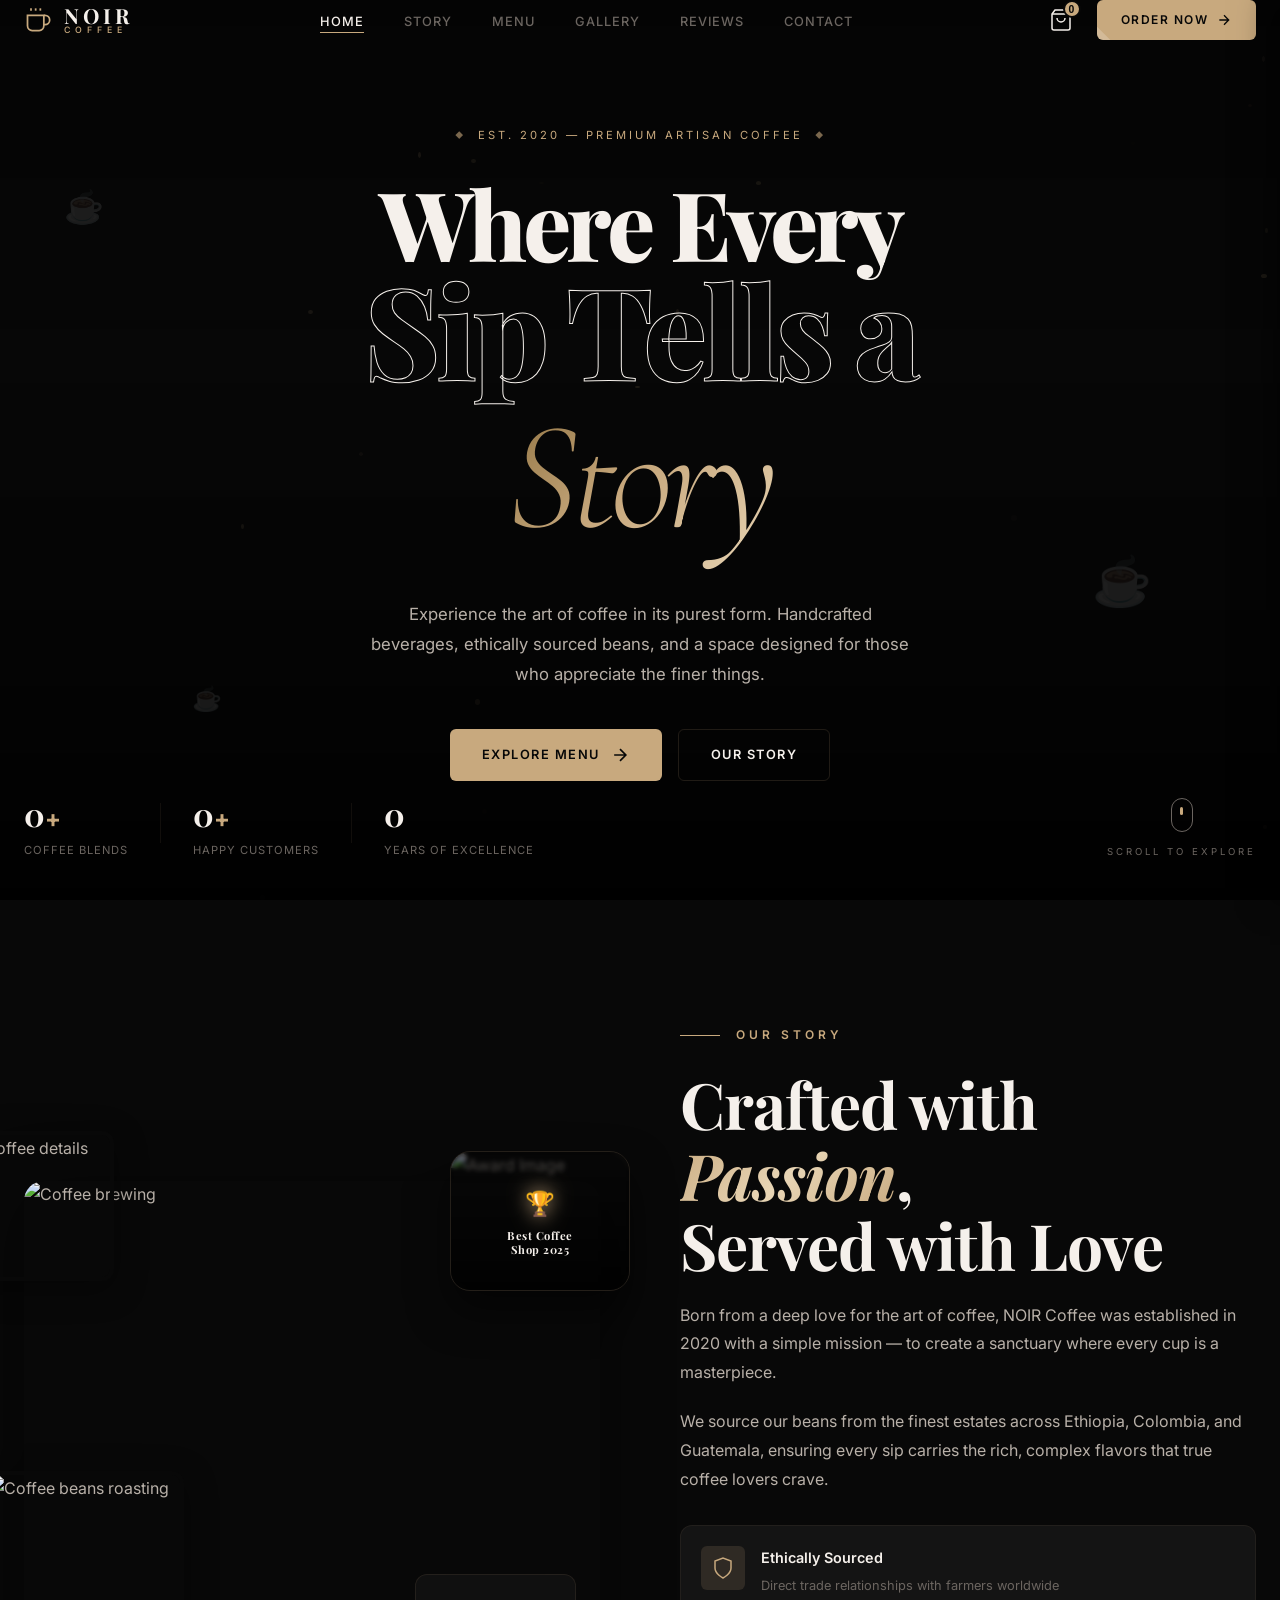
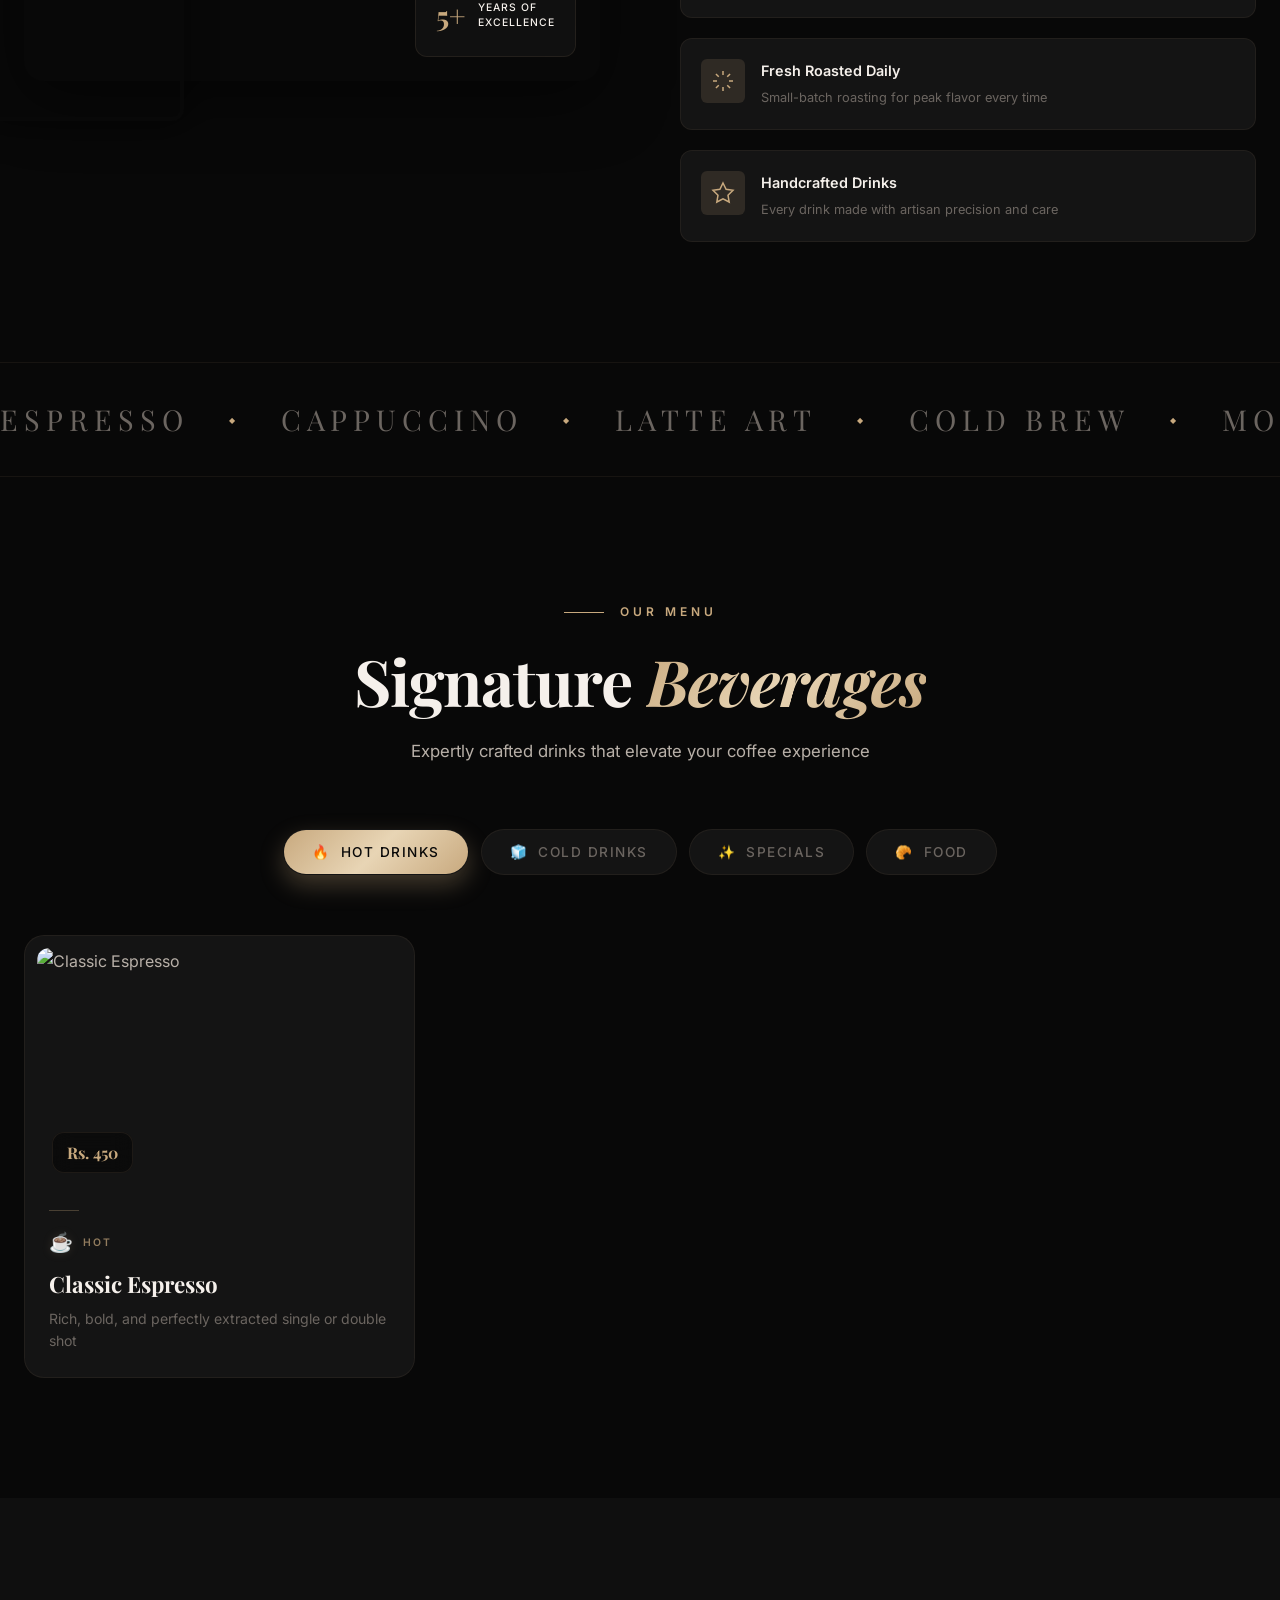
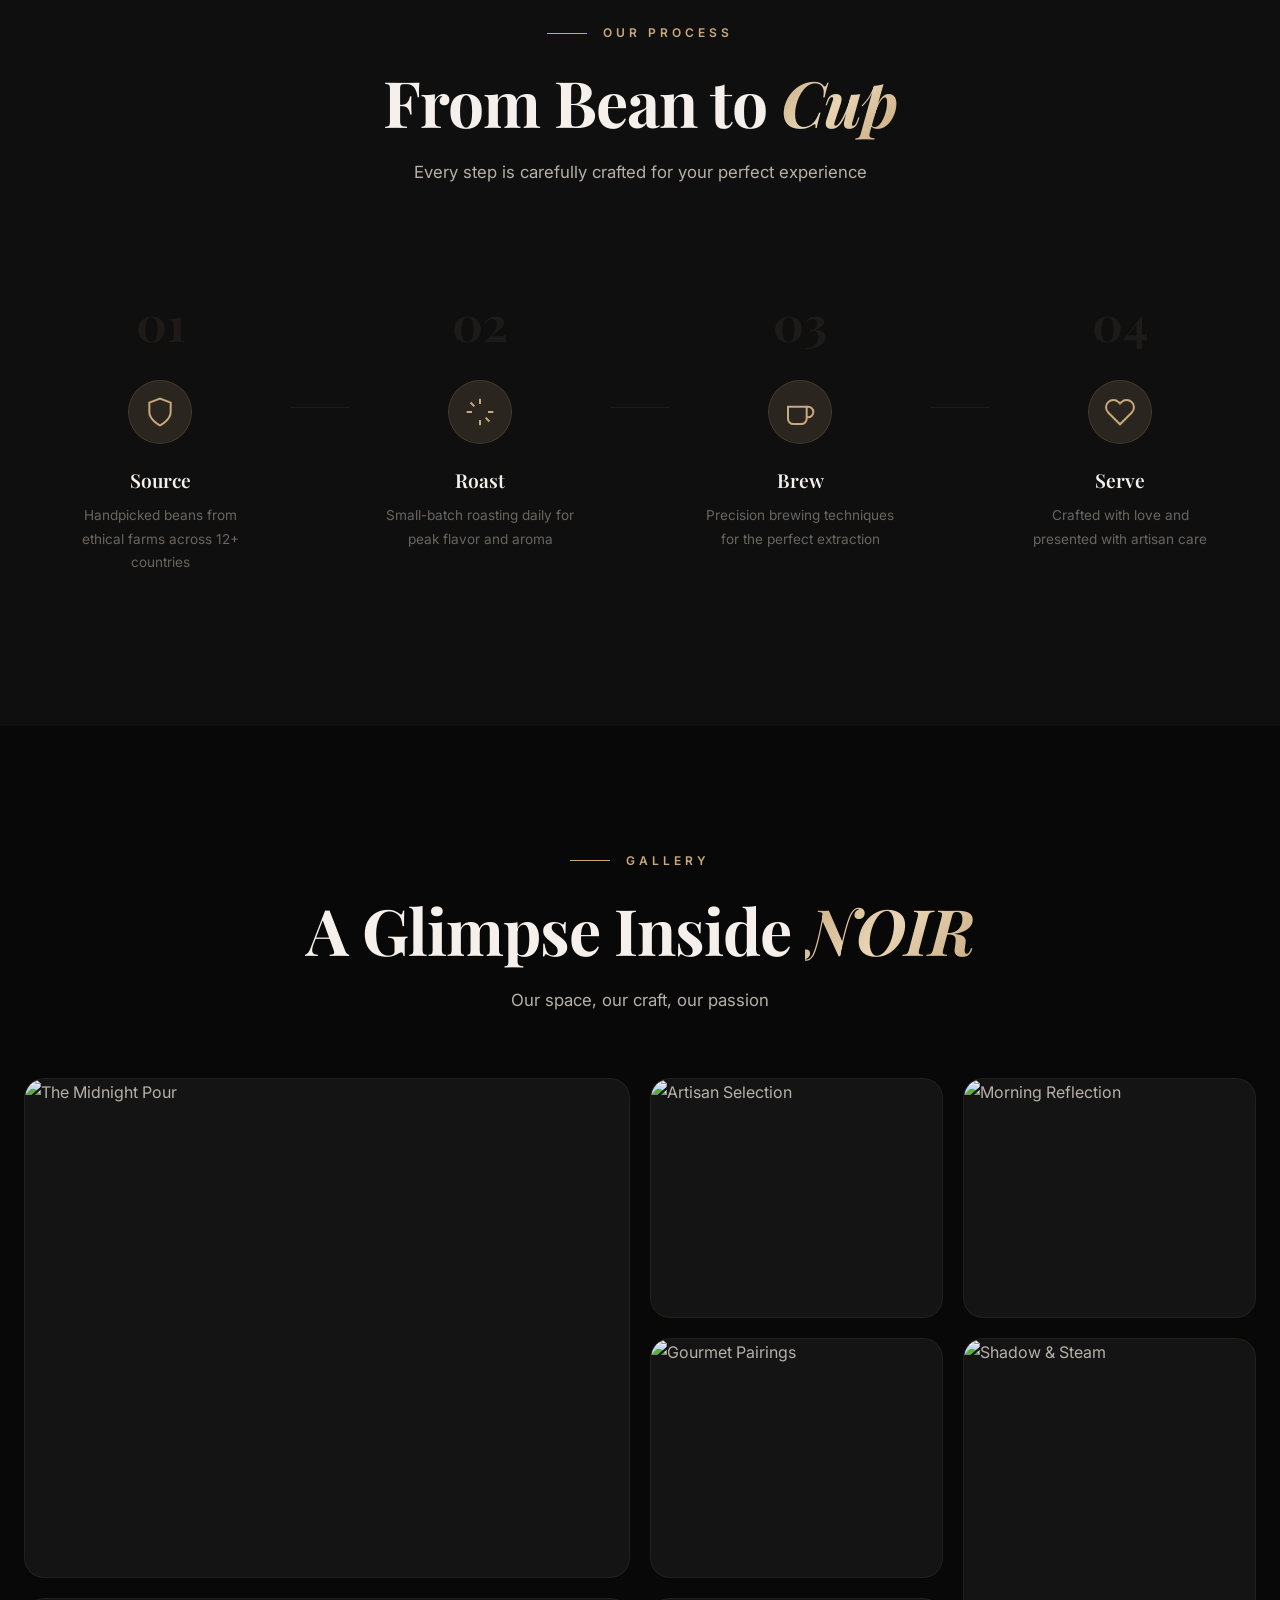
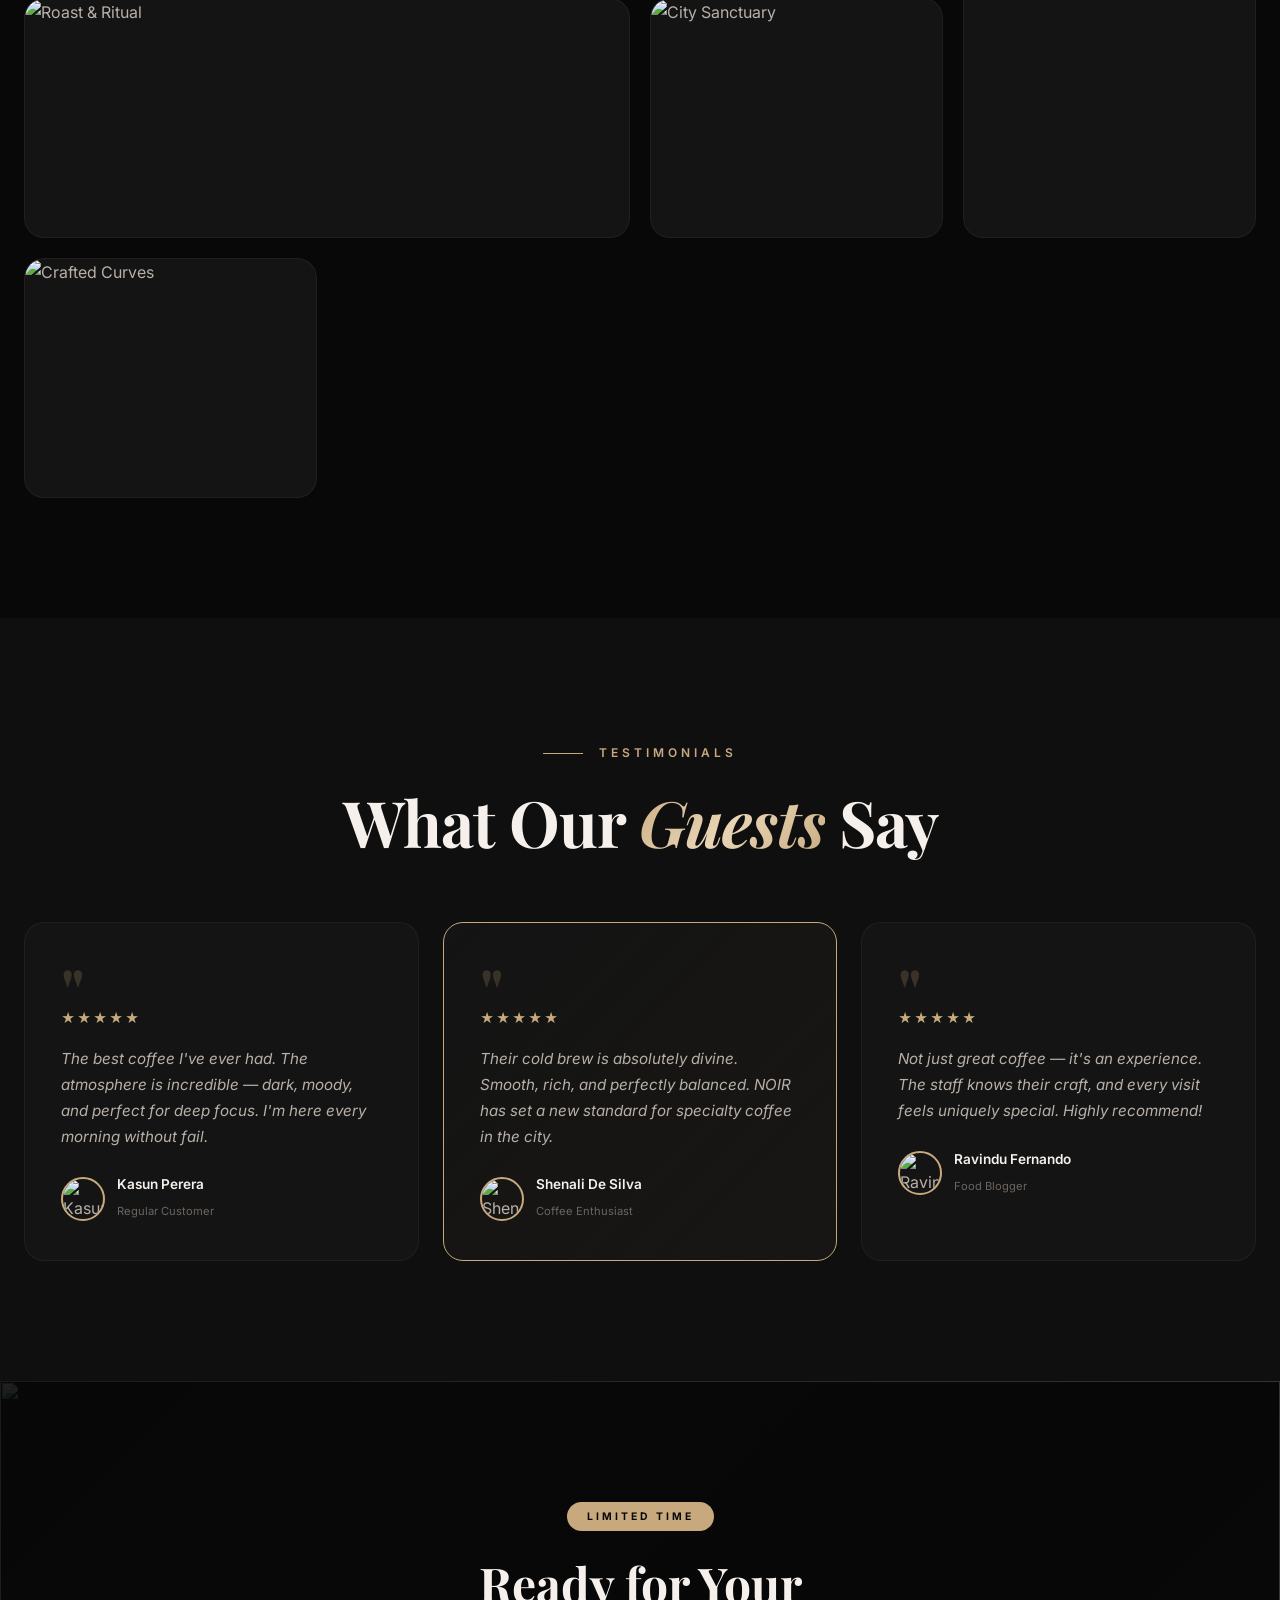
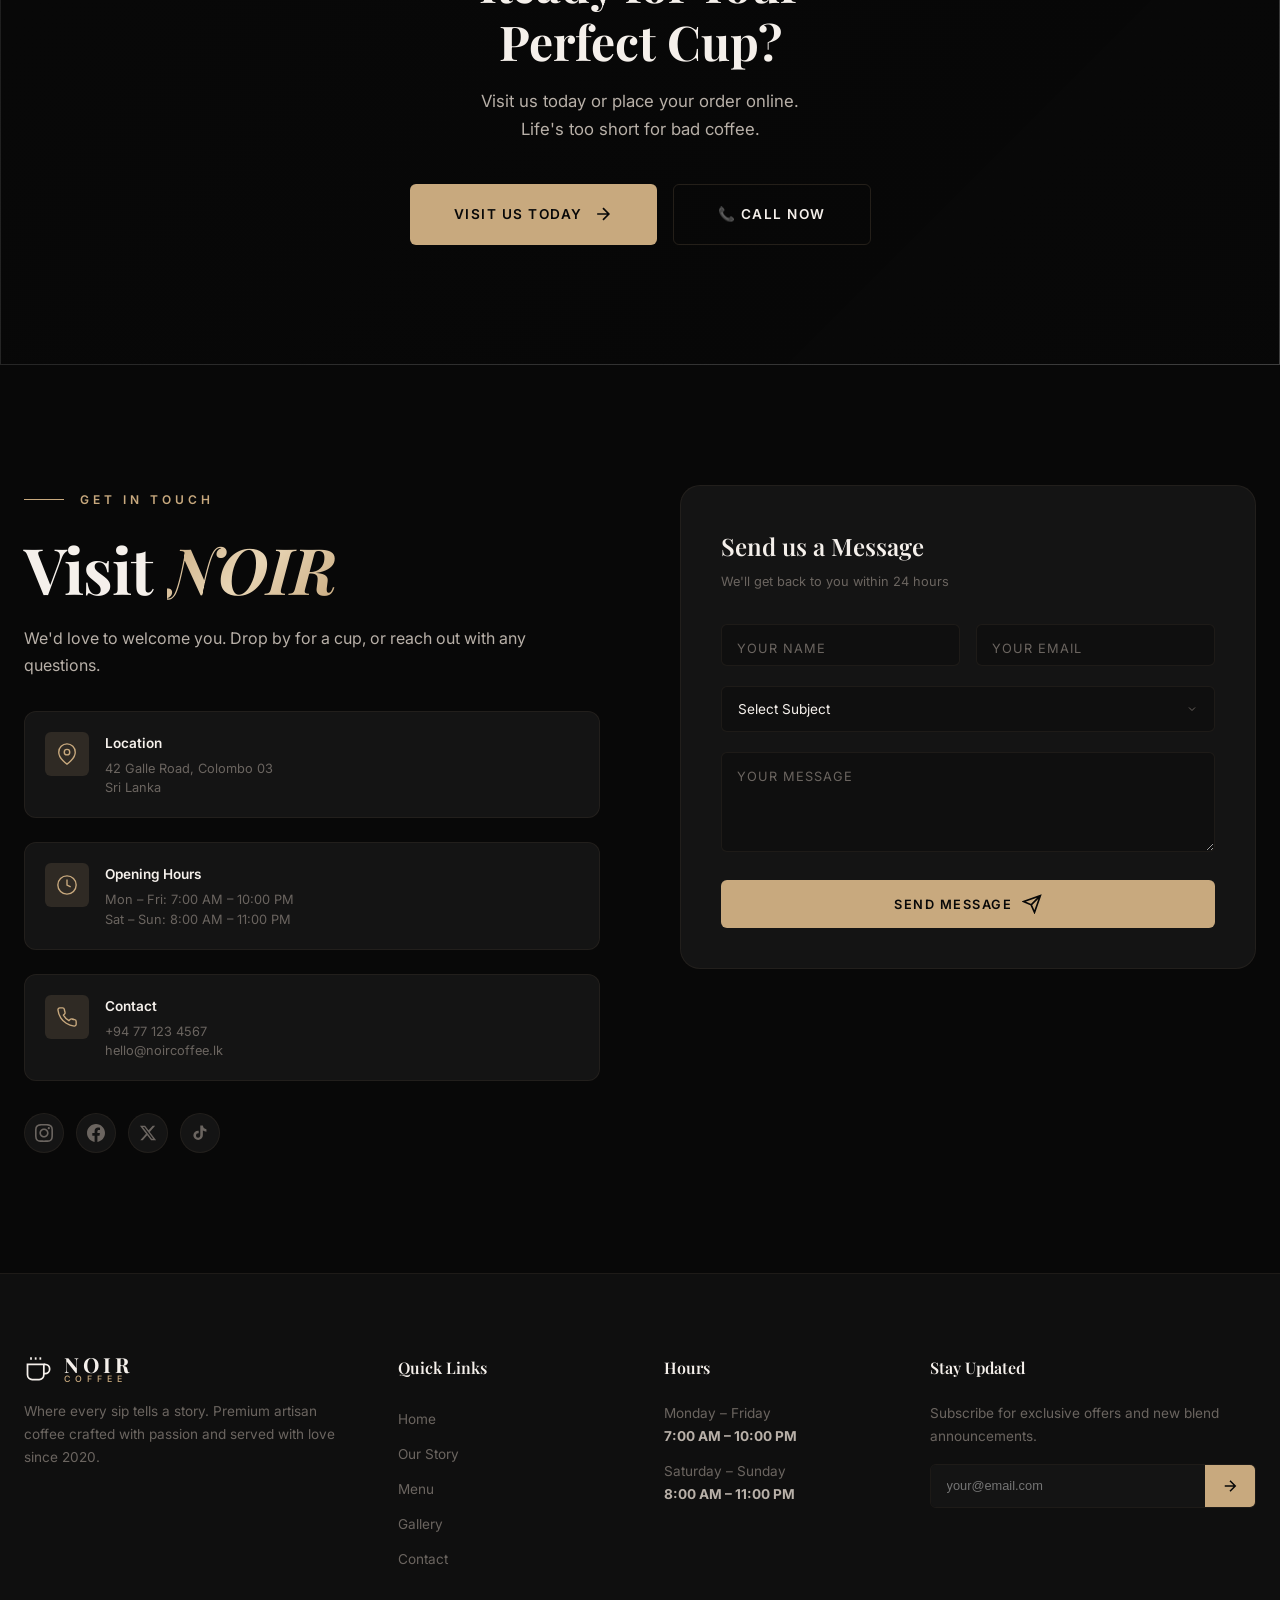
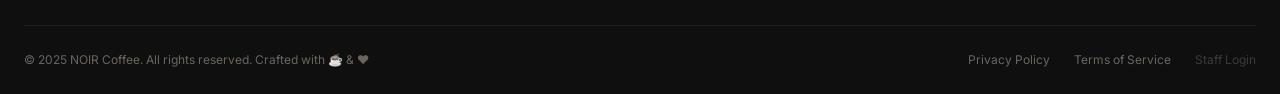
==== commit 5b6fb79c: "Add files via upload" ====
--- a/index.html
+++ b/index.html
@@ -787,7 +787,7 @@
                 <div class="footer-bottom-links">
                     <a href="#">Privacy Policy</a>
                     <a href="#">Terms of Service</a>
-                    <a href="admin.html" style="opacity: 0.5;">Staff Login</a>
+                    <a href="https://kaveeshaabhiman.github.io/Coffee-Shop-Admin/" style="opacity: 0.5;" target="_blank">Staff Login</a>
                 </div>
             </div>
         </div>
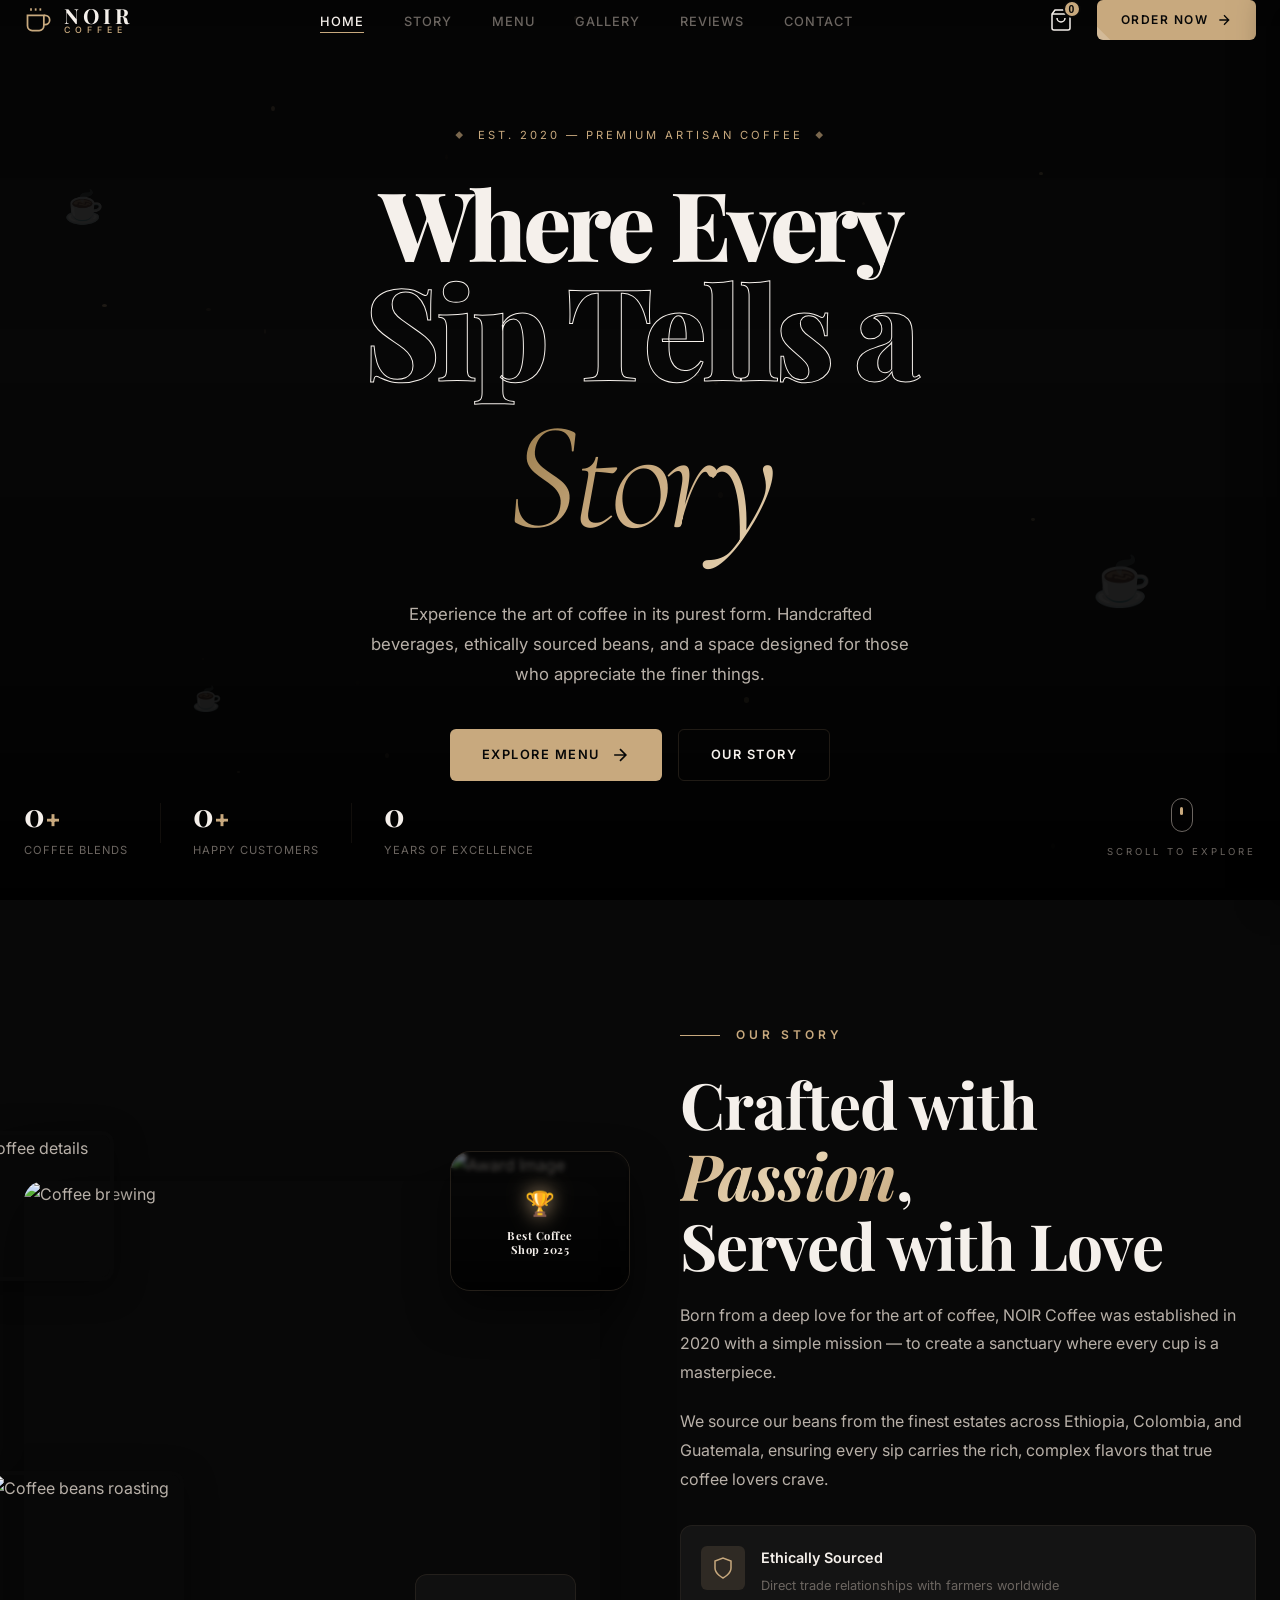
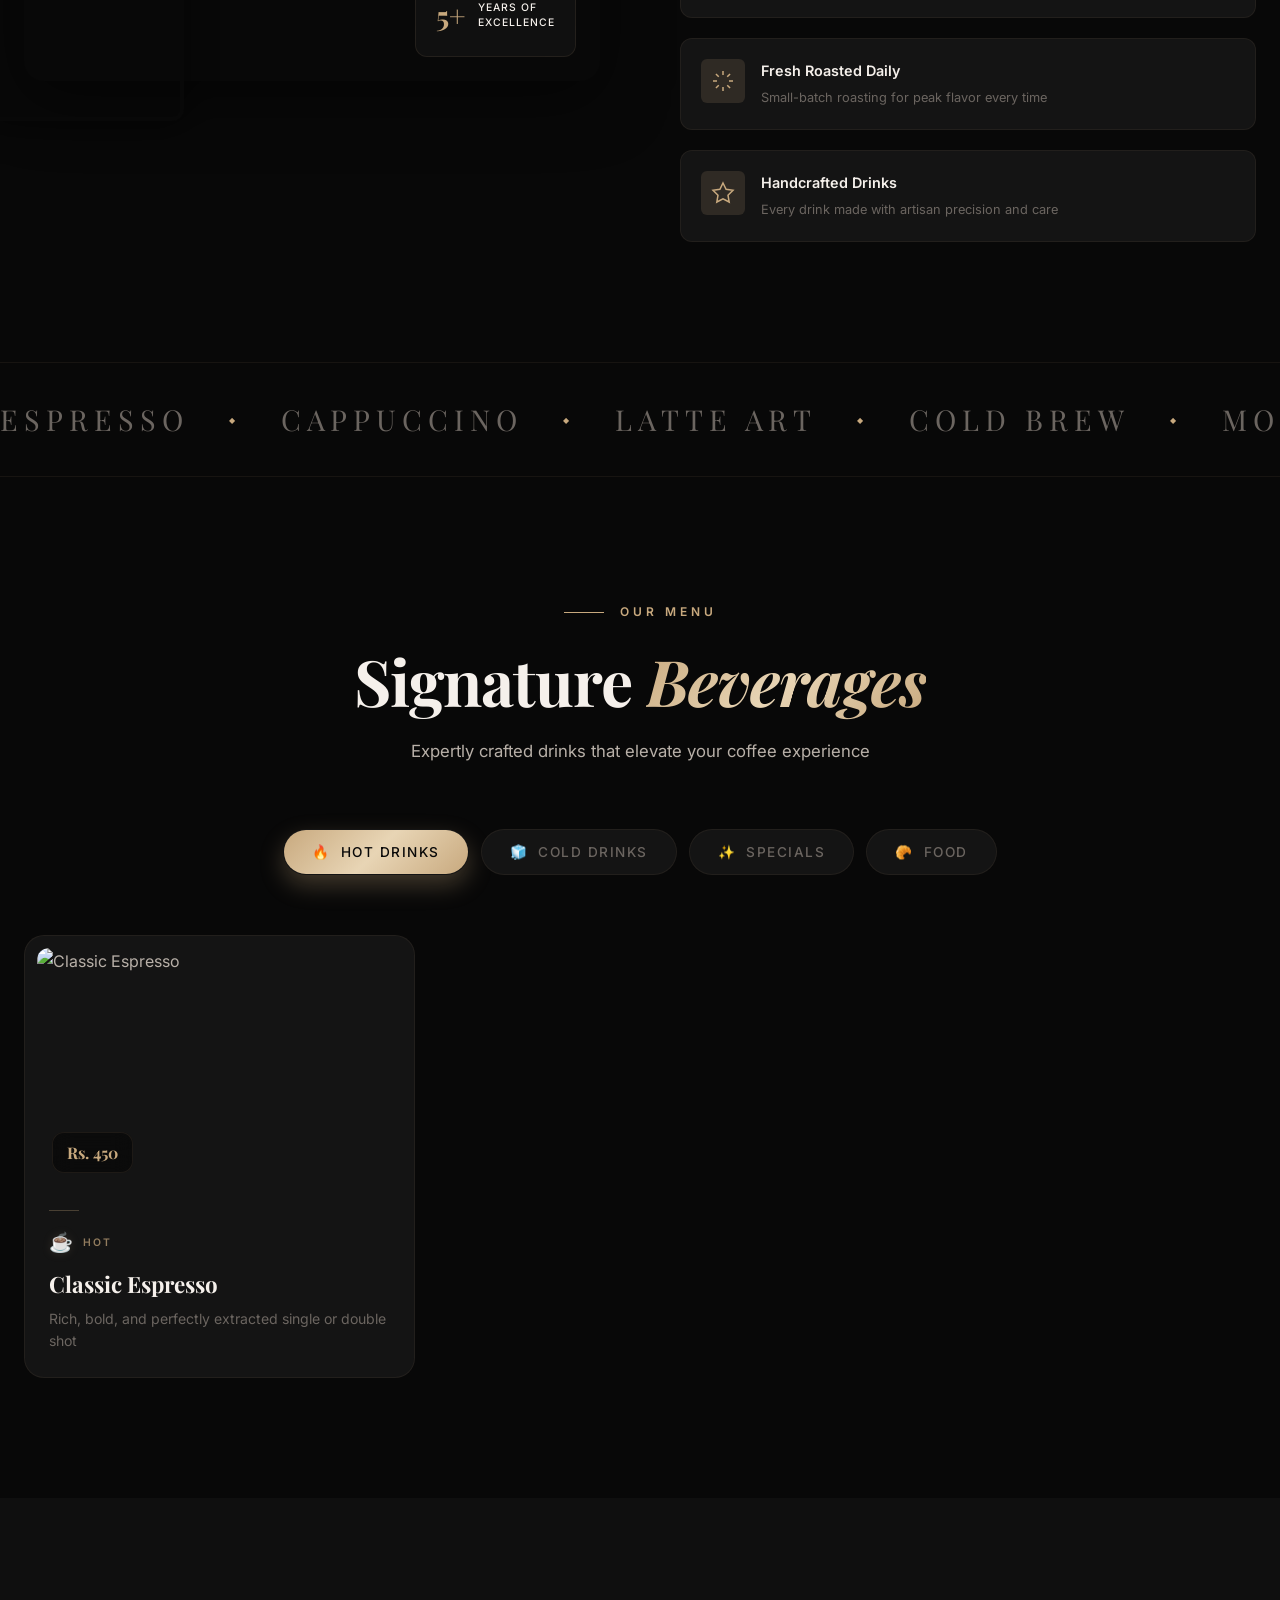
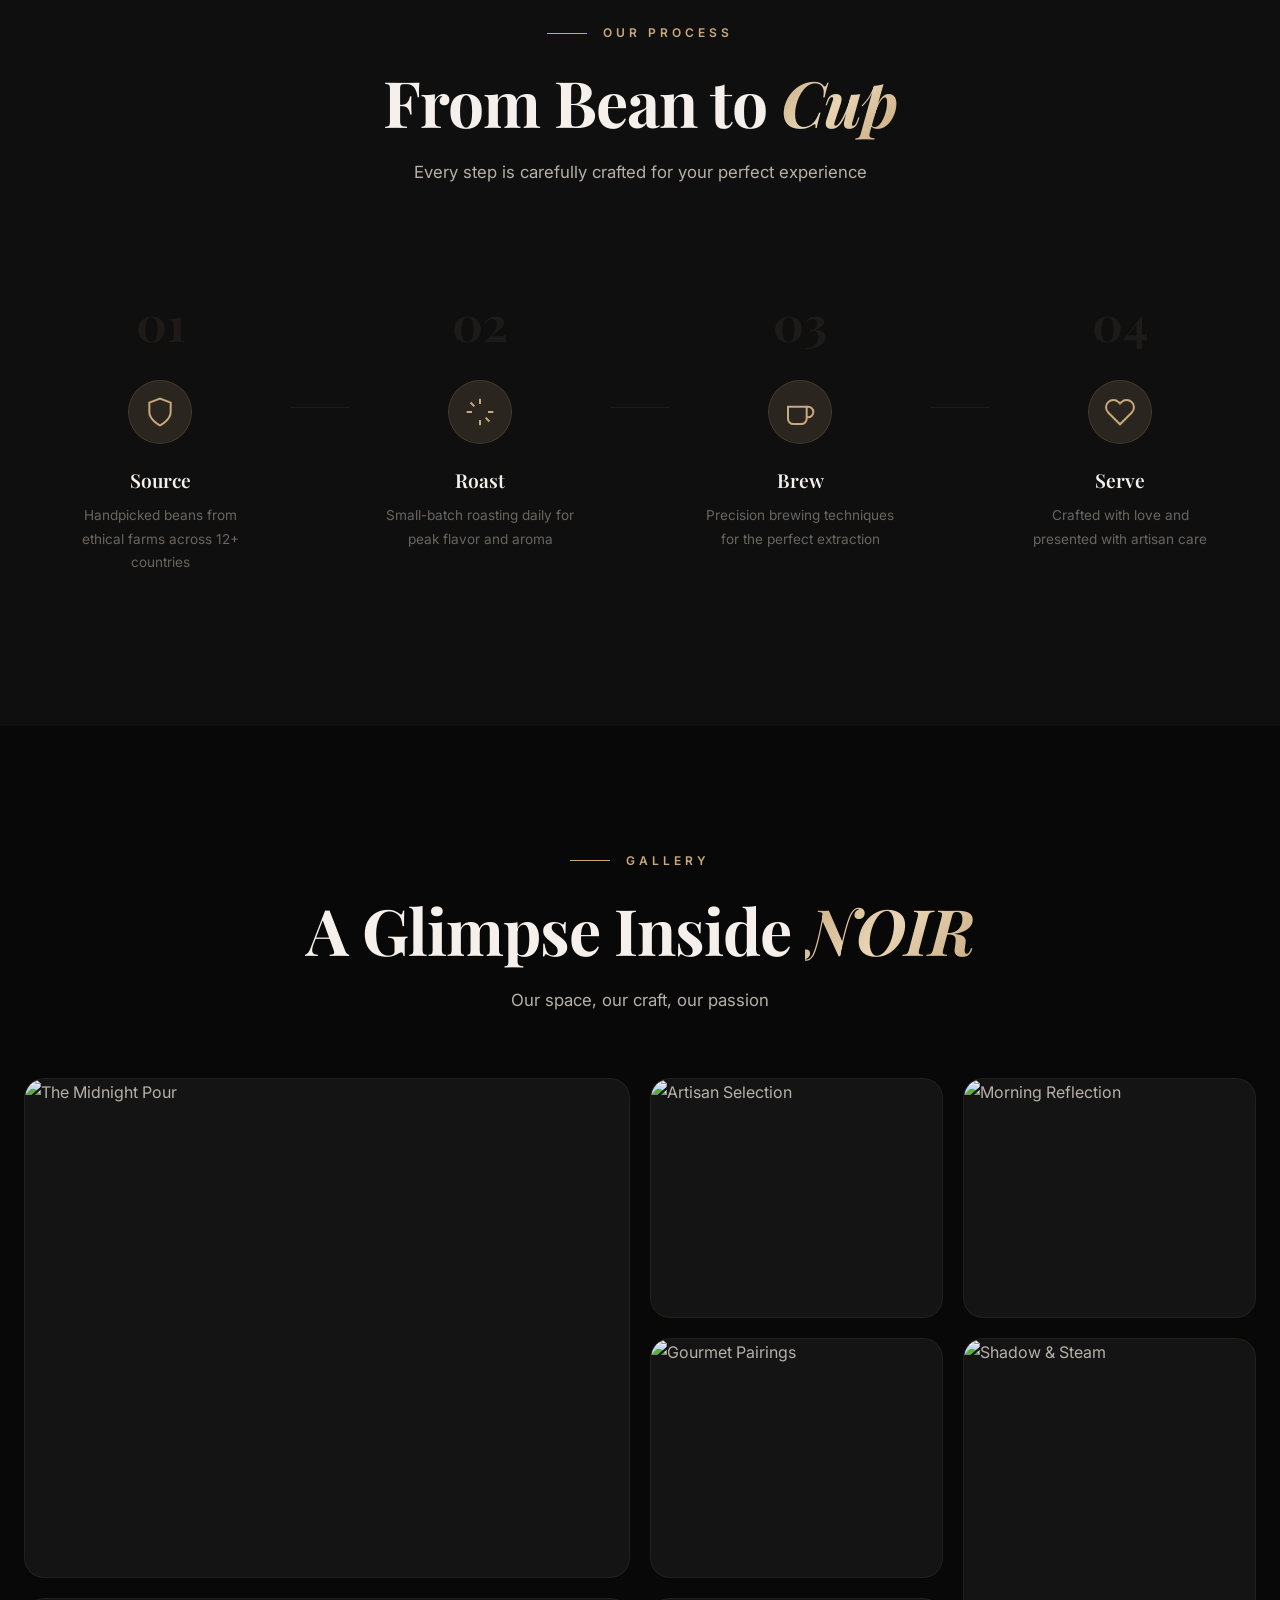
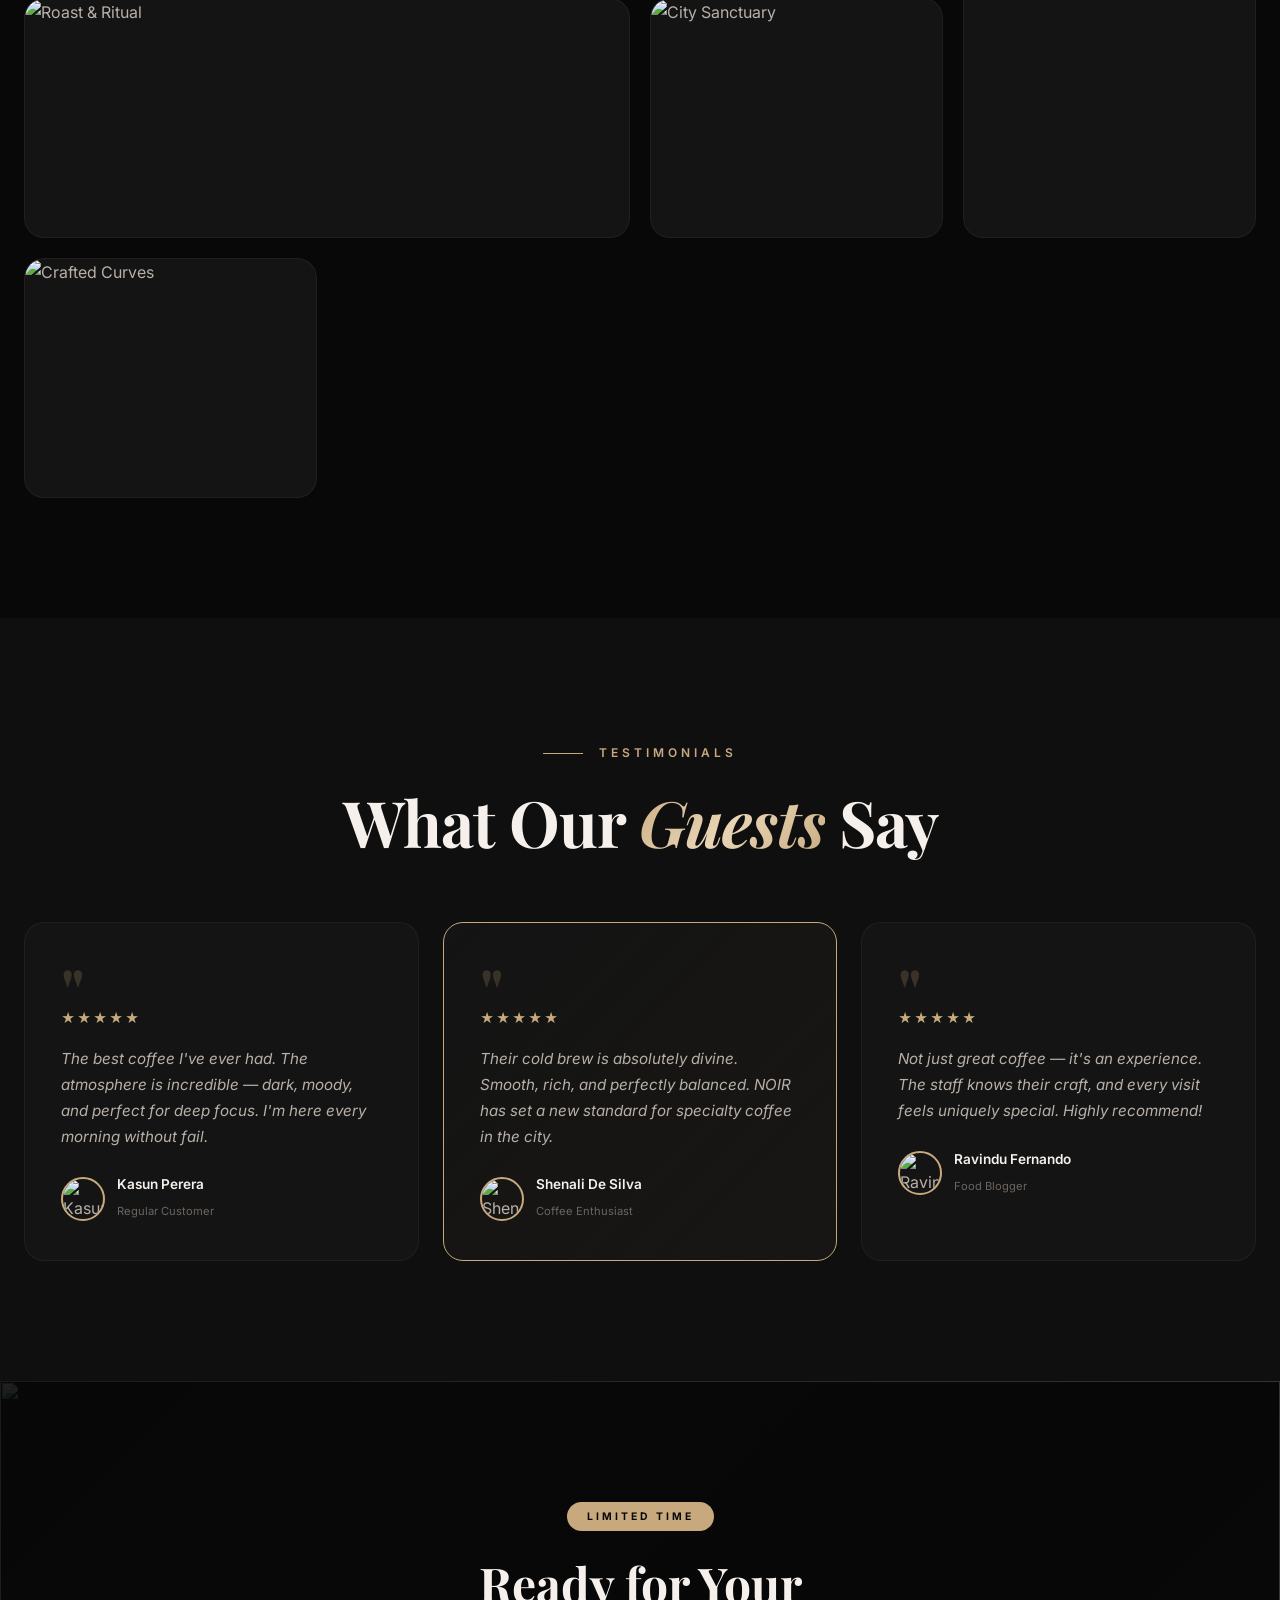
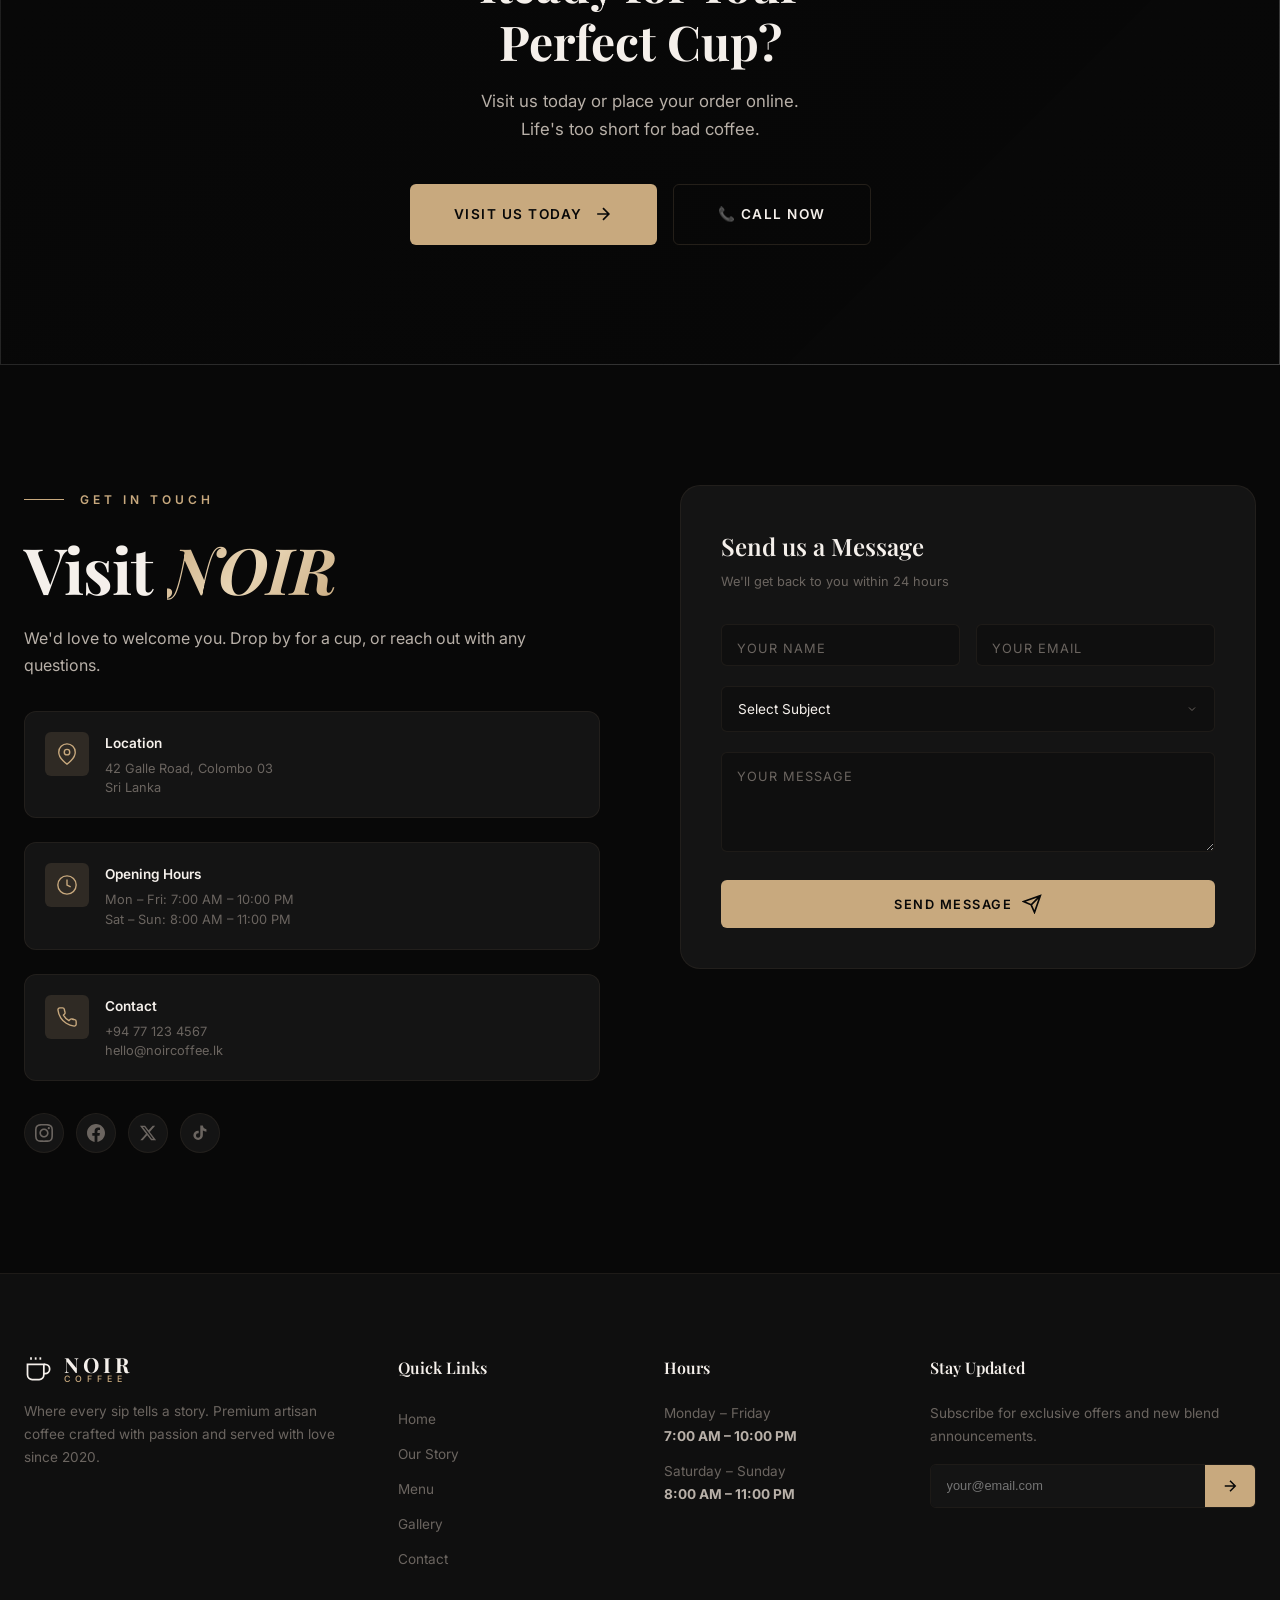
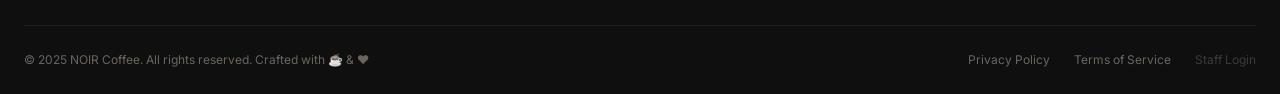
==== commit f4bdfa16: "Add files via upload" ====
--- a/index.html
+++ b/index.html
@@ -787,7 +787,7 @@
                 <div class="footer-bottom-links">
                     <a href="#">Privacy Policy</a>
                     <a href="#">Terms of Service</a>
-                    <a href="https://kaveeshaabhiman.github.io/Coffee-Shop-Admin/" style="opacity: 0.5;" target="_blank">Staff Login</a>
+                    <a href="https://kaveeshaabhiman.github.io/Coffee-Shop/admin.html" style="opacity: 0.5;" target="_blank">Staff Login</a>
                 </div>
             </div>
         </div>
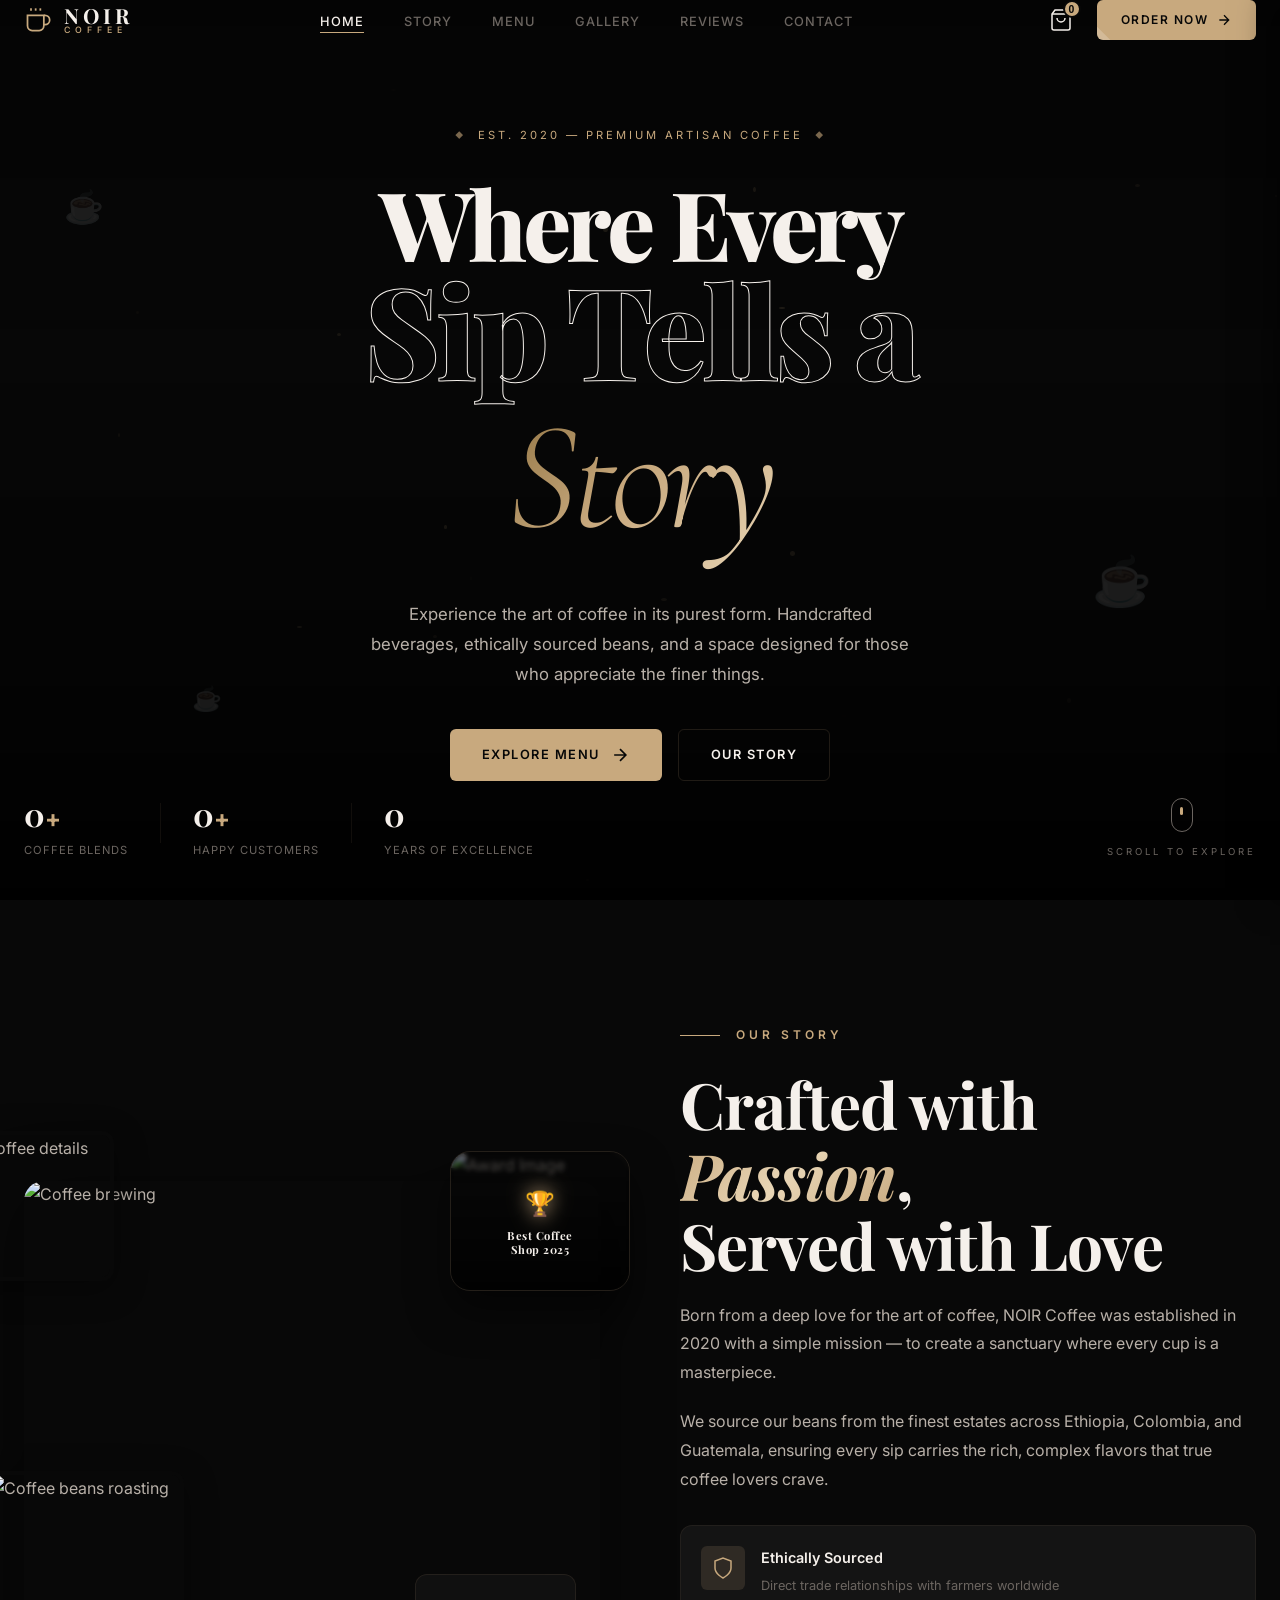
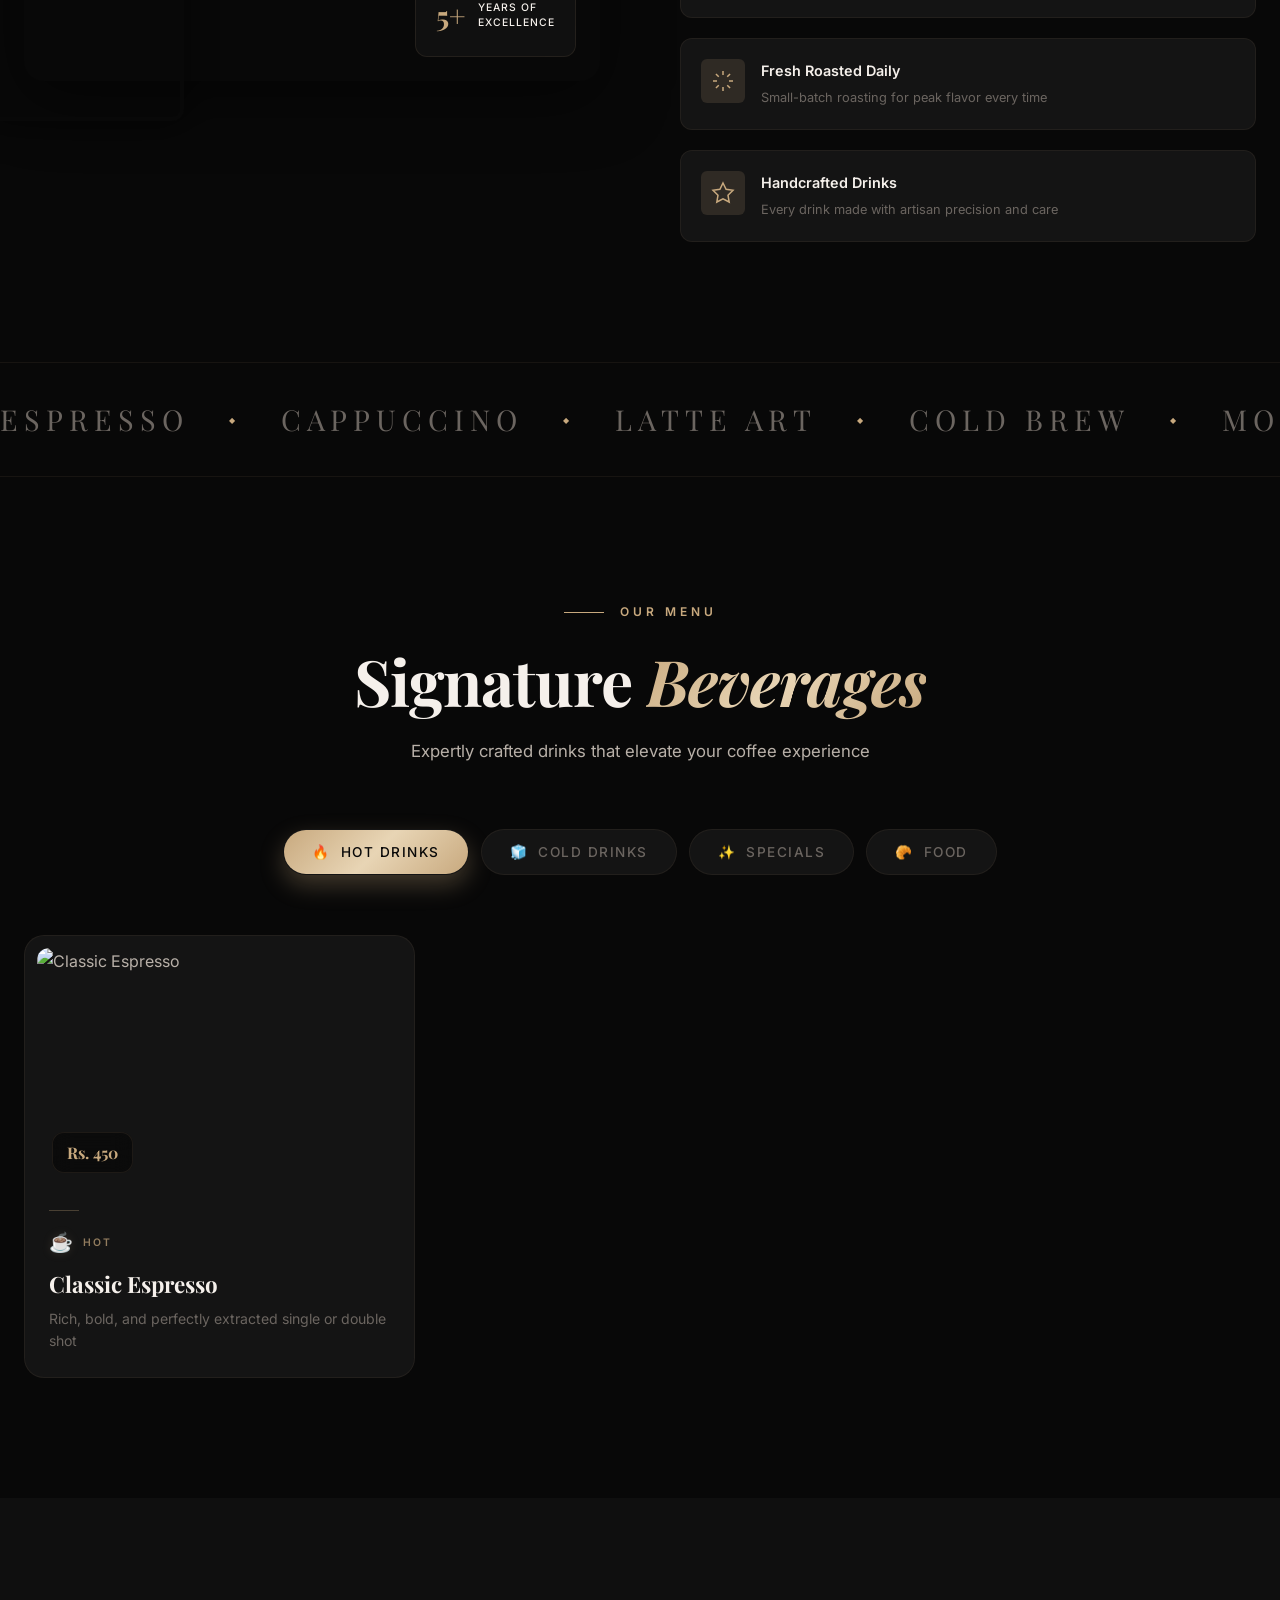
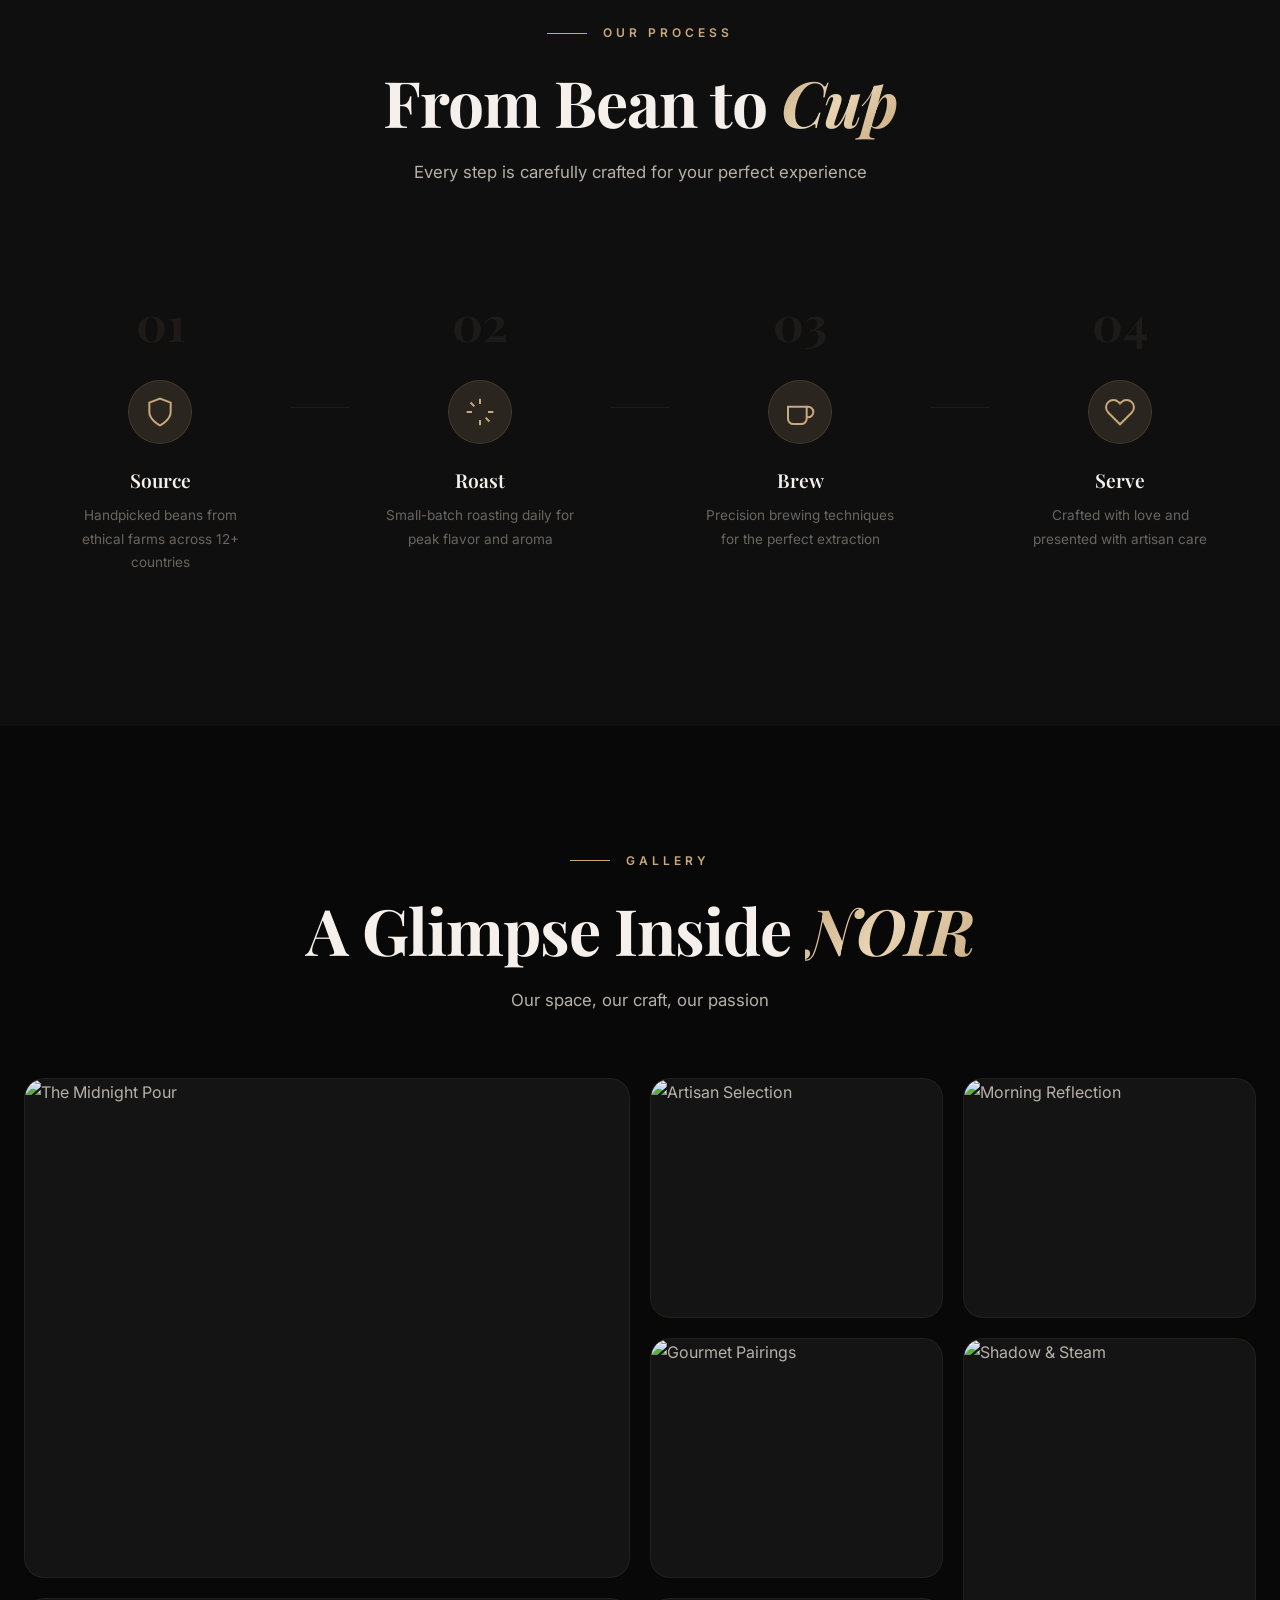
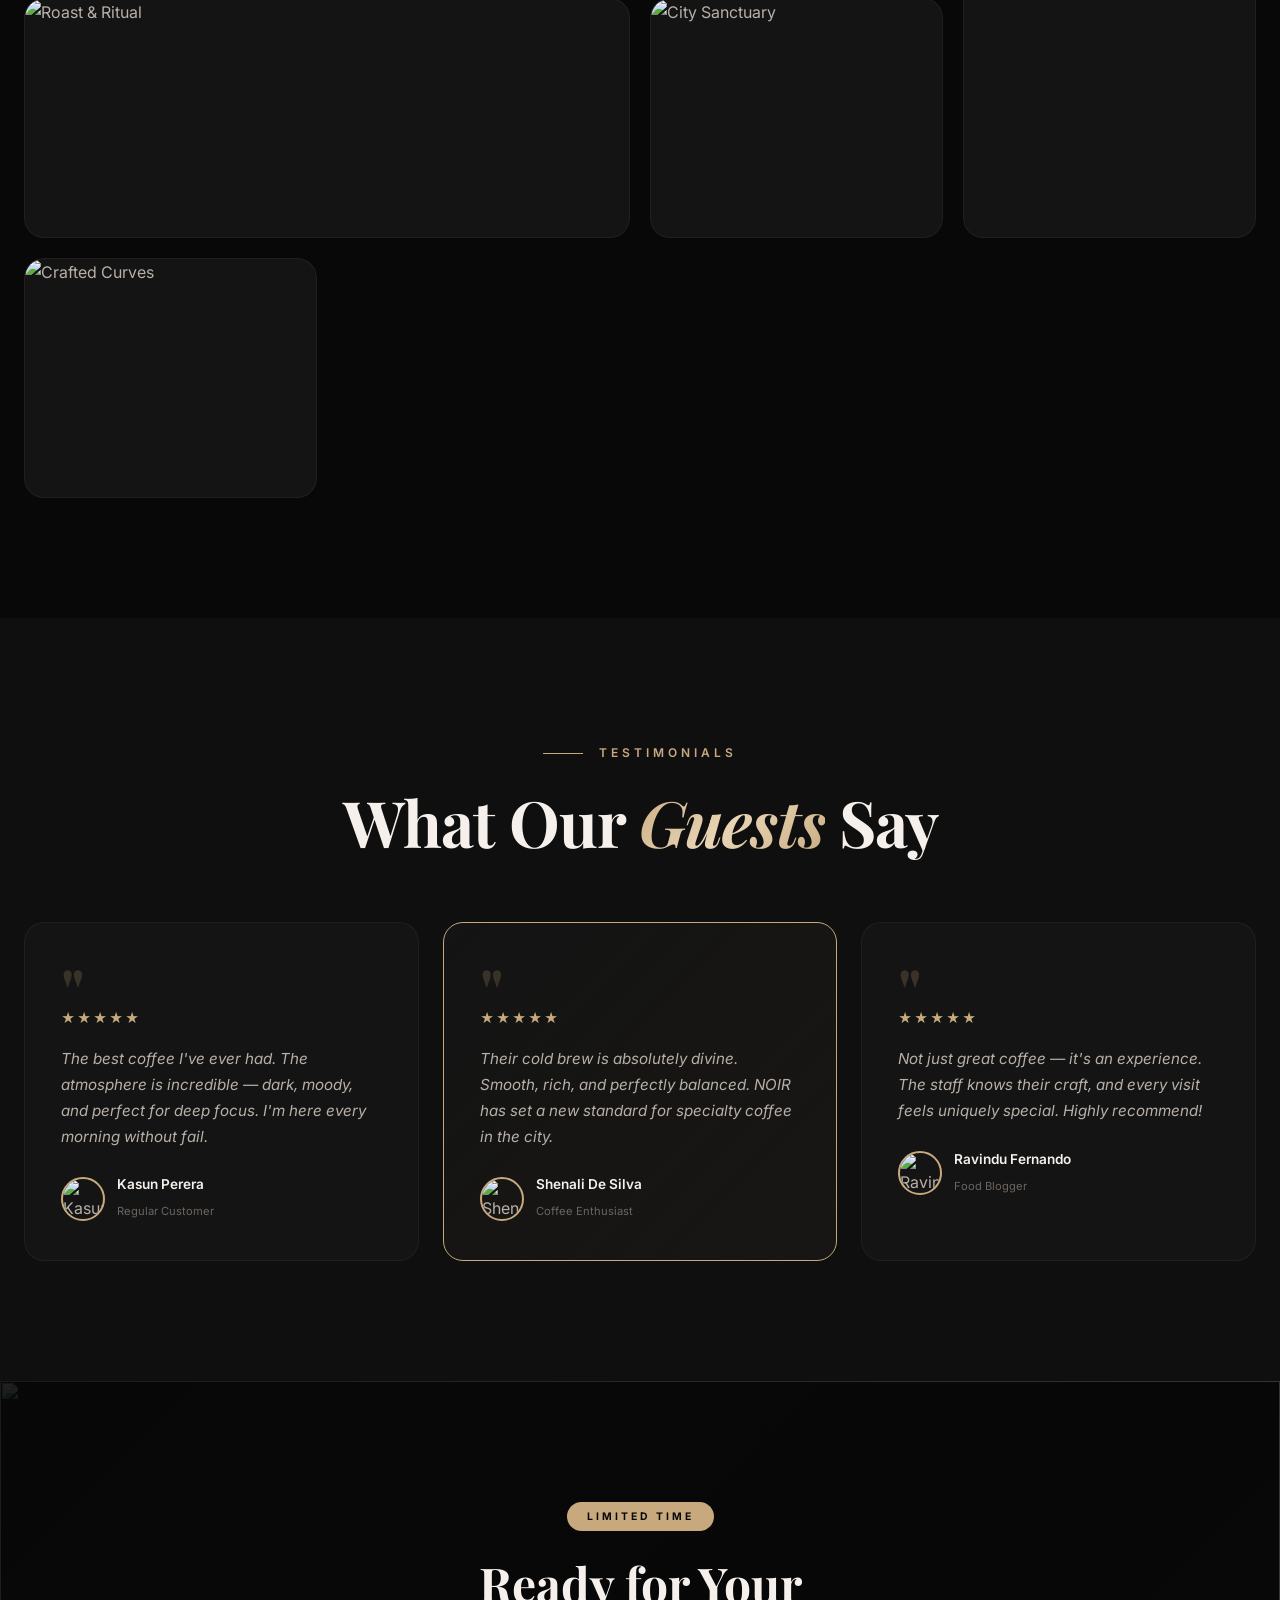
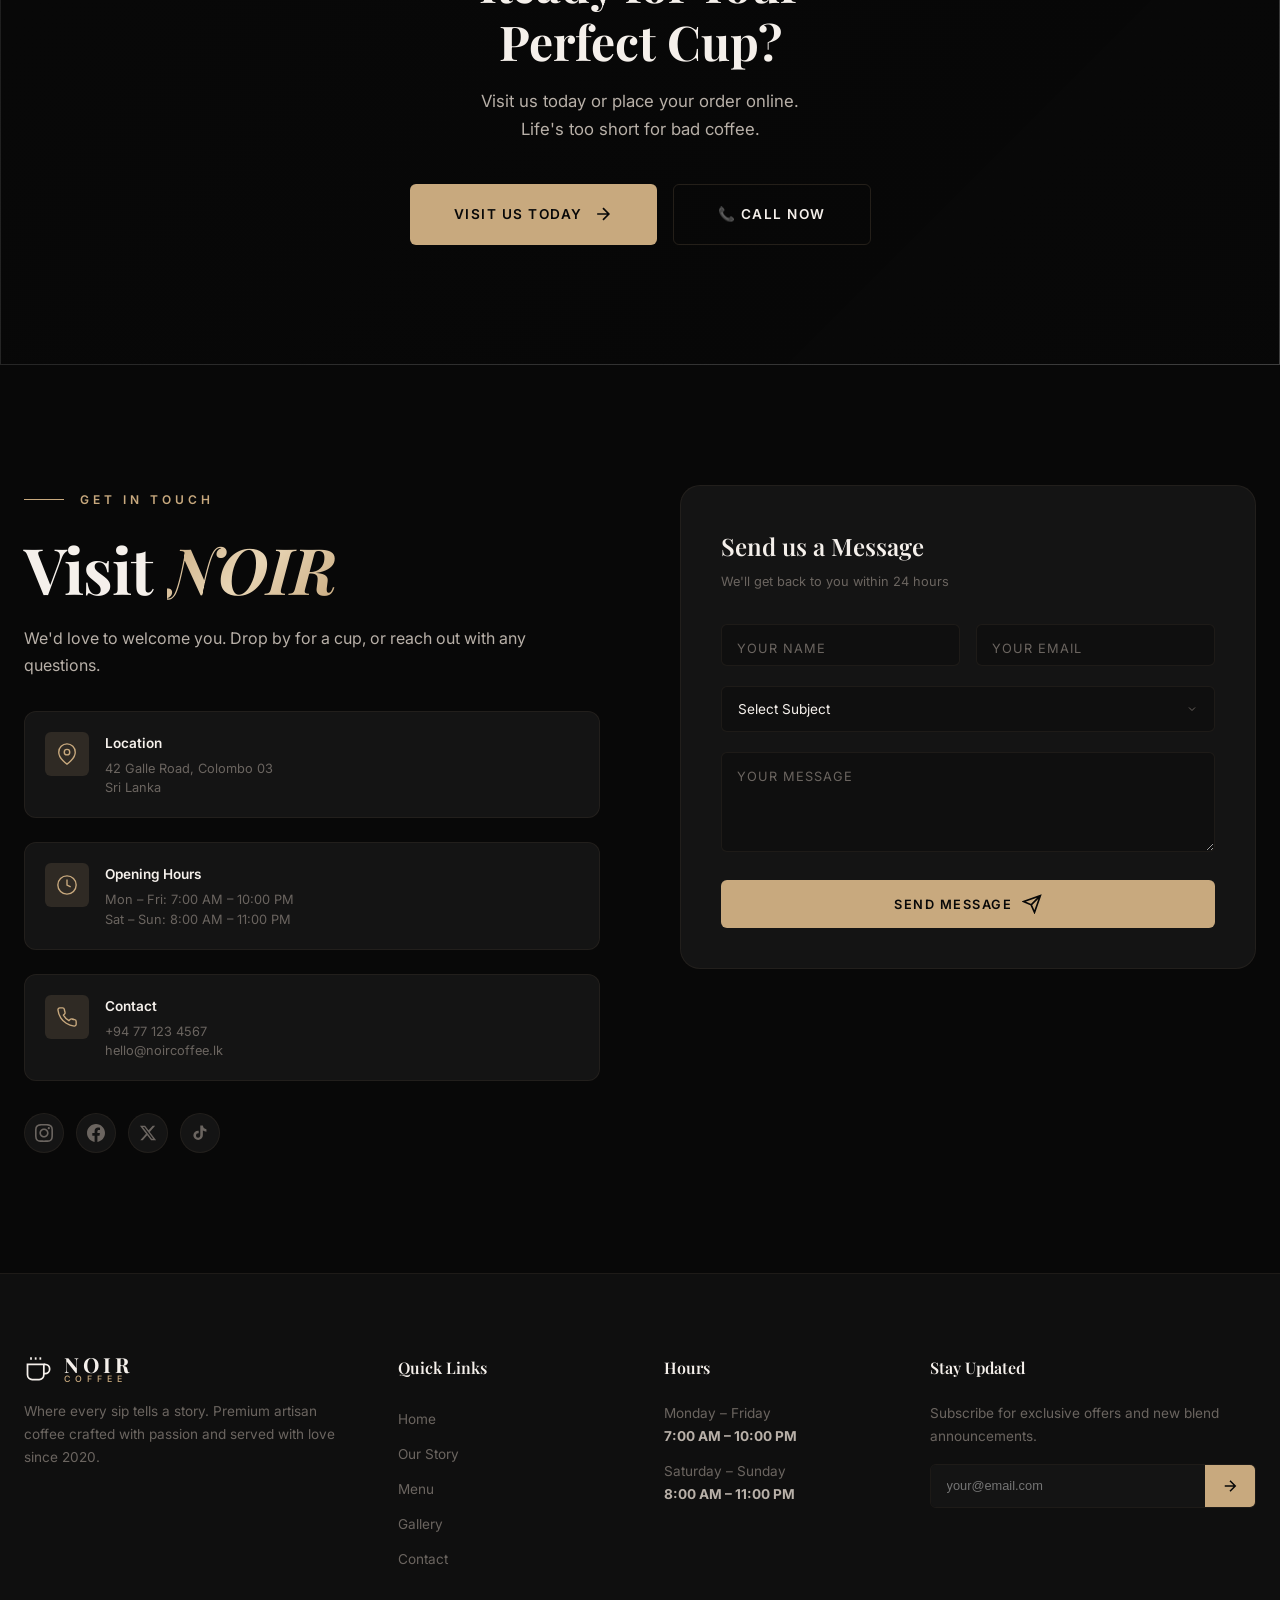
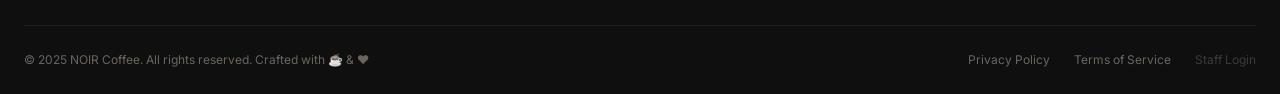
==== commit 3c1fee10: "Add files via upload" ====
--- a/index.html
+++ b/index.html
@@ -129,39 +129,93 @@
     </div>
     <div class="overlay" id="cartOverlay"></div>
 
-    <!-- Floating Order Tracker Badge (Optional UI) -->
-    <div id="orderTrackerBadge"
-        style="display: none; position: fixed; bottom: 30px; left: 30px; z-index: 999; background: var(--bg-card); border: 1px solid var(--accent); padding: 12px 20px; border-radius: 50px; cursor: pointer; box-shadow: 0 10px 30px rgba(0,0,0,0.5); align-items: center; gap: 10px; animation: slideUp 0.5s ease;"
-        onclick="openCart()">
-        <span class="pulsating-dot"></span>
-        <span style="font-size: 0.8rem; font-weight: 600; color: var(--text-main);">Tracking 1 Order...</span>
+    <!-- Floating Order Tracker Badge -->
+    <div id="orderTrackerBadge" style="display:none; position:fixed; bottom:30px; left:30px; z-index:999; animation: slideUp 0.5s ease;">
+        <div class="tracker-badge-inner">
+            <!-- Main clickable row -->
+            <div class="tracker-badge-row" onclick="toggleTrackerPanel()">
+                <span class="pulsating-dot"></span>
+                <span class="tracker-badge-text">Tracking Order...</span>
+                <span class="tracker-badge-chevron" id="trackerChevron">▴</span>
+            </div>
+            <!-- Expandable cancel panel -->
+            <div class="tracker-panel" id="trackerPanel">
+                <div id="trackerOrdersList"></div>
+            </div>
+        </div>
     </div>
 
     <!-- Checkout Modal -->
     <div class="modal" id="checkoutModal">
-        <div class="modal-content">
-            <div class="modal-header">
-                <h3>Finalize Order</h3>
+        <div class="modal-content checkout-modal-content">
+
+            <!-- Header -->
+            <div class="checkout-modal-header">
+                <div class="checkout-header-left">
+                    <div class="checkout-icon">☕</div>
+                    <div>
+                        <h3>Finalize Order</h3>
+                        <p class="checkout-header-sub">Review your details and bill</p>
+                    </div>
+                </div>
                 <button class="modal-close" id="checkoutClose">✕</button>
             </div>
+
             <form id="checkoutForm">
-                <div class="form-group">
-                    <label>Name</label>
-                    <input type="text" id="orderName" required>
-                </div>
-                <div class="form-group">
-                    <label>Phone Number</label>
-                    <input type="tel" id="orderPhone" required placeholder="07XXXXXXXX">
-                </div>
-                <div class="form-group">
-                    <label>Table Number (For Dine-in)</label>
-                    <input type="number" id="orderTable" placeholder="Optional">
-                </div>
-                <div class="order-summary-small" id="checkoutSummary">
-                    <!-- Items list -->
-                </div>
-                <button type="submit" class="btn btn-primary btn-full">Submit Order</button>
+                <div class="checkout-two-col">
+
+                    <!-- LEFT: Customer Details -->
+                    <div class="checkout-left-panel">
+                        <div class="checkout-section-label">📋 Your Details</div>
+                        <div class="checkout-field-group">
+                            <div class="checkout-field">
+                                <span class="checkout-field-icon">👤</span>
+                                <div class="checkout-field-body">
+                                    <label for="orderName">Full Name</label>
+                                    <input type="text" id="orderName" placeholder="e.g. Kasun Perera" required>
+                                </div>
+                            </div>
+                            <div class="checkout-field">
+                                <span class="checkout-field-icon">📞</span>
+                                <div class="checkout-field-body">
+                                    <label for="orderPhone">Phone Number</label>
+                                    <input type="tel" id="orderPhone" placeholder="07XXXXXXXX" required>
+                                </div>
+                            </div>
+                            <div class="checkout-field">
+                                <span class="checkout-field-icon">📍</span>
+                                <div class="checkout-field-body">
+                                    <label for="orderAddress">Delivery Address</label>
+                                    <input type="text" id="orderAddress" placeholder="No. 42, Galle Road..." required>
+                                </div>
+                            </div>
+                            <div class="checkout-field">
+                                <span class="checkout-field-icon">🪑</span>
+                                <div class="checkout-field-body">
+                                    <label for="orderTable">Table No. <span style="opacity:0.4;font-size:0.7rem">(Dine-in)</span></label>
+                                    <input type="number" id="orderTable" min="1" placeholder="Blank = delivery">
+                                </div>
+                            </div>
+                        </div>
+                    </div>
+
+                    <!-- RIGHT: Bill -->
+                    <div class="checkout-right-panel">
+                        <div class="checkout-section-label">🧾 Your Bill</div>
+                        <div class="bill-receipt" id="checkoutSummary"></div>
+                    </div>
+
+                </div>
+
+                <!-- Submit -->
+                <div class="checkout-submit-wrap">
+                    <button type="submit" class="checkout-submit-btn">
+                        <span>Place Order</span>
+                        <svg width="20" height="20" viewBox="0 0 24 24" fill="none" stroke="currentColor" stroke-width="2.5"><path d="M5 12h14M12 5l7 7-7 7"/></svg>
+                    </button>
+                </div>
             </form>
+
         </div>
     </div>
 
--- a/style.css
+++ b/style.css
@@ -1,6 +1,643 @@
 /* ============================================
    NOIR COFFEE — Ultra Premium Dark Theme
    ============================================ */
+
+/* ===== FLOATING ORDER TRACKER BADGE ===== */
+#orderTrackerBadge {
+    animation: slideUp 0.5s ease;
+}
+
+.tracker-badge-inner {
+    background: var(--bg-card, #141414);
+    border: 1px solid #c8a97e;
+    border-radius: 20px;
+    box-shadow: 0 10px 40px rgba(0,0,0,0.6), 0 0 20px rgba(200,169,126,0.1);
+    overflow: hidden;
+    min-width: 220px;
+}
+
+.tracker-badge-row {
+    display: flex;
+    align-items: center;
+    gap: 10px;
+    padding: 12px 18px;
+    cursor: pointer;
+    user-select: none;
+    transition: background 0.2s;
+}
+
+.tracker-badge-row:hover {
+    background: rgba(200,169,126,0.05);
+}
+
+.tracker-badge-text {
+    font-size: 0.8rem;
+    font-weight: 600;
+    color: #f5f0eb;
+    flex: 1;
+}
+
+.tracker-badge-chevron {
+    font-size: 0.75rem;
+    color: #c8a97e;
+    transition: transform 0.2s;
+}
+
+.pulsating-dot {
+    width: 10px;
+    height: 10px;
+    background: #f1c40f;
+    border-radius: 50%;
+    flex-shrink: 0;
+    animation: pulse-yellow 2s infinite;
+}
+
+@keyframes pulse-yellow {
+    0% { transform: scale(0.95); box-shadow: 0 0 0 0 rgba(241, 196, 15, 0.7); }
+    70% { transform: scale(1); box-shadow: 0 0 0 8px rgba(241, 196, 15, 0); }
+    100% { transform: scale(0.95); box-shadow: 0 0 0 0 rgba(241, 196, 15, 0); }
+}
+
+/* Expandable panel */
+.tracker-panel {
+    max-height: 0;
+    overflow: hidden;
+    transition: max-height 0.35s ease;
+    border-top: 0px solid rgba(200,169,126,0.08);
+}
+
+.tracker-panel.open {
+    max-height: 300px;
+    border-top-width: 1px;
+}
+
+/* Each order row inside panel */
+.tracker-order-row {
+    display: flex;
+    align-items: center;
+    justify-content: space-between;
+    padding: 10px 16px;
+    border-bottom: 1px solid rgba(255,255,255,0.04);
+    gap: 10px;
+}
+
+.tracker-order-row:last-child {
+    border-bottom: none;
+}
+
+.tracker-order-info {
+    display: flex;
+    flex-direction: column;
+    gap: 2px;
+}
+
+.tracker-order-id {
+    font-size: 0.77rem;
+    font-weight: 700;
+    color: #c8a97e;
+    font-family: monospace;
+}
+
+.tracker-order-status {
+    font-size: 0.68rem;
+    color: #f1c40f;
+    letter-spacing: 0.5px;
+}
+
+.tracker-cancel-btn {
+    background: rgba(236, 112, 99, 0.15);
+    border: 1px solid rgba(236, 112, 99, 0.4);
+    color: #ec7063;
+    font-size: 0.72rem;
+    font-weight: 700;
+    padding: 5px 12px;
+    border-radius: 20px;
+    cursor: pointer;
+    transition: all 0.2s;
+    white-space: nowrap;
+    font-family: 'Inter', sans-serif;
+}
+
+.tracker-cancel-btn:hover {
+    background: rgba(236, 112, 99, 0.3);
+    border-color: #ec7063;
+    transform: scale(1.05);
+}
+
+.tracker-locked {
+    font-size: 0.7rem;
+    color: #555;
+}
+
+
+.checkout-modal-content {
+    max-width: 860px !important;
+    width: 95vw !important;
+    background: linear-gradient(145deg, #141414, #0f0f0f) !important;
+    border: 1px solid rgba(200, 169, 126, 0.2) !important;
+    border-radius: 24px !important;
+    padding: 0 !important;
+    overflow: hidden;
+}
+
+.checkout-modal-header {
+    display: flex;
+    align-items: center;
+    justify-content: space-between;
+    padding: 24px 32px 20px;
+    border-bottom: 1px solid rgba(200, 169, 126, 0.08);
+    background: rgba(200, 169, 126, 0.03);
+}
+
+.checkout-header-left {
+    display: flex;
+    align-items: center;
+    gap: 14px;
+}
+
+.checkout-icon {
+    width: 46px;
+    height: 46px;
+    background: linear-gradient(135deg, rgba(200,169,126,0.15), rgba(200,169,126,0.05));
+    border: 1px solid rgba(200, 169, 126, 0.25);
+    border-radius: 14px;
+    display: flex;
+    align-items: center;
+    justify-content: center;
+    font-size: 1.3rem;
+}
+
+.checkout-modal-header h3 {
+    font-family: 'Playfair Display', serif;
+    font-size: 1.2rem;
+    color: #f5f0eb;
+    margin: 0;
+}
+
+.checkout-header-sub {
+    font-size: 0.72rem;
+    color: #6b6560;
+    margin: 3px 0 0;
+}
+
+/* === TWO COLUMN LAYOUT === */
+#checkoutForm {
+    display: flex;
+    flex-direction: column;
+    padding: 0;
+}
+
+.checkout-two-col {
+    display: grid;
+    grid-template-columns: 1fr 1fr;
+    min-height: 360px;
+}
+
+/* LEFT PANEL */
+.checkout-left-panel {
+    padding: 24px 28px;
+    border-right: 1px solid rgba(200, 169, 126, 0.08);
+    display: flex;
+    flex-direction: column;
+    gap: 16px;
+}
+
+/* RIGHT PANEL */
+.checkout-right-panel {
+    padding: 24px 28px;
+    background: rgba(0,0,0,0.2);
+    display: flex;
+    flex-direction: column;
+    gap: 16px;
+}
+
+.checkout-section-label {
+    font-size: 0.68rem;
+    font-weight: 700;
+    letter-spacing: 2px;
+    text-transform: uppercase;
+    color: #c8a97e;
+    padding-bottom: 10px;
+    border-bottom: 1px solid rgba(200, 169, 126, 0.1);
+}
+
+/* Fields */
+.checkout-field-group {
+    display: flex;
+    flex-direction: column;
+    gap: 10px;
+}
+
+.checkout-field {
+    display: flex;
+    align-items: center;
+    gap: 12px;
+    background: rgba(255,255,255,0.025);
+    border: 1px solid rgba(255,255,255,0.05);
+    border-radius: 10px;
+    padding: 10px 14px;
+    transition: border-color 0.2s, background 0.2s;
+}
+
+.checkout-field:focus-within {
+    border-color: rgba(200, 169, 126, 0.4);
+    background: rgba(200, 169, 126, 0.04);
+}
+
+.checkout-field-icon {
+    font-size: 1rem;
+    flex-shrink: 0;
+    width: 24px;
+    text-align: center;
+}
+
+.checkout-field-body {
+    flex: 1;
+    display: flex;
+    flex-direction: column;
+    gap: 1px;
+}
+
+.checkout-field-body label {
+    font-size: 0.63rem;
+    font-weight: 700;
+    letter-spacing: 0.5px;
+    color: #6b6560;
+    text-transform: uppercase;
+}
+
+.checkout-field-body input {
+    background: none !important;
+    border: none !important;
+    outline: none !important;
+    padding: 2px 0 0 !important;
+    color: #f5f0eb !important;
+    font-size: 0.88rem !important;
+    font-family: 'Inter', sans-serif;
+    width: 100%;
+}
+
+.checkout-field-body input::placeholder {
+    color: rgba(255,255,255,0.15);
+    font-size: 0.82rem;
+}
+
+/* === BILL RECEIPT (RIGHT PANEL) === */
+.bill-receipt {
+    flex: 1;
+    display: flex;
+    flex-direction: column;
+    background: rgba(255,255,255,0.02);
+    border: 1px solid rgba(200, 169, 126, 0.07);
+    border-radius: 12px;
+    overflow: hidden;
+    font-size: 0.85rem;
+}
+
+/* Receipt header strip */
+.bill-receipt-header {
+    background: rgba(200, 169, 126, 0.05);
+    padding: 10px 14px;
+    font-size: 0.65rem;
+    letter-spacing: 2px;
+    color: #c8a97e;
+    text-align: center;
+    text-transform: uppercase;
+    border-bottom: 1px dashed rgba(200, 169, 126, 0.15);
+}
+
+/* Item rows */
+.bill-receipt .summary-item {
+    display: flex;
+    justify-content: space-between;
+    padding: 8px 14px;
+    color: #b8b0a8;
+    border-bottom: 1px solid rgba(255,255,255,0.03);
+    font-size: 0.83rem;
+}
+
+.bill-receipt .summary-item span:first-child {
+    flex: 1;
+    padding-right: 10px;
+}
+
+.bill-receipt .summary-item span:last-child {
+    color: #c8a97e;
+    font-weight: 600;
+    white-space: nowrap;
+}
+
+/* Dotted separator */
+.bill-receipt .summary-divider {
+    border: none;
+    border-top: 1px dashed rgba(200, 169, 126, 0.2);
+    margin: 4px 14px;
+}
+
+/* Subtotal row */
+.bill-receipt .summary-subtotal {
+    color: #888 !important;
+    font-size: 0.8rem;
+    padding: 6px 14px;
+}
+.bill-receipt .summary-subtotal span:last-child { color: #888 !important; }
+
+/* Delivery row */
+.bill-receipt .summary-delivery {
+    color: #e67e22 !important;
+    font-size: 0.82rem;
+    background: rgba(230, 126, 34, 0.04);
+    padding: 6px 14px;
+}
+.bill-receipt .summary-delivery span:last-child { color: #e67e22 !important; }
+
+/* Grand total row */
+.bill-receipt .summary-total {
+    background: rgba(200, 169, 126, 0.1) !important;
+    border-top: 1px dashed rgba(200, 169, 126, 0.3) !important;
+    color: #f5f0eb !important;
+    font-weight: 700 !important;
+    font-size: 0.95rem !important;
+    padding: 12px 14px !important;
+    margin-top: auto;
+    border-bottom: none !important;
+}
+.bill-receipt .summary-total span:last-child {
+    color: #c8a97e !important;
+    font-size: 1rem;
+}
+
+/* === SUBMIT WRAP === */
+.checkout-submit-wrap {
+    padding: 16px 28px 24px;
+    border-top: 1px solid rgba(200, 169, 126, 0.08);
+    background: rgba(200, 169, 126, 0.02);
+}
+
+.checkout-submit-btn {
+    width: 100%;
+    padding: 15px 24px;
+    background: linear-gradient(135deg, #c8a97e, #a8895e);
+    border: none;
+    border-radius: 12px;
+    color: #080808;
+    font-family: 'Inter', sans-serif;
+    font-size: 0.9rem;
+    font-weight: 700;
+    letter-spacing: 1.5px;
+    text-transform: uppercase;
+    cursor: pointer;
+    display: flex;
+    align-items: center;
+    justify-content: center;
+    gap: 10px;
+    transition: all 0.3s;
+}
+
+.checkout-submit-btn:hover {
+    background: linear-gradient(135deg, #dfc99e, #c8a97e);
+    transform: translateY(-2px);
+    box-shadow: 0 12px 30px rgba(200, 169, 126, 0.3);
+}
+
+.checkout-submit-btn:active { transform: translateY(0); }
+
+/* Mobile: stack vertically */
+@media (max-width: 640px) {
+    .checkout-two-col {
+        grid-template-columns: 1fr;
+    }
+    .checkout-left-panel {
+        border-right: none;
+        border-bottom: 1px solid rgba(200, 169, 126, 0.08);
+    }
+    .checkout-modal-content {
+        max-width: 100% !important;
+    }
+}
+
+
+
+.checkout-modal-header {
+    display: flex;
+    align-items: center;
+    justify-content: space-between;
+    padding: 28px 32px 20px;
+    border-bottom: 1px solid rgba(200, 169, 126, 0.08);
+    background: rgba(200, 169, 126, 0.03);
+}
+
+.checkout-header-left {
+    display: flex;
+    align-items: center;
+    gap: 14px;
+}
+
+.checkout-icon {
+    width: 48px;
+    height: 48px;
+    background: linear-gradient(135deg, rgba(200,169,126,0.15), rgba(200,169,126,0.05));
+    border: 1px solid rgba(200, 169, 126, 0.25);
+    border-radius: 14px;
+    display: flex;
+    align-items: center;
+    justify-content: center;
+    font-size: 1.4rem;
+}
+
+.checkout-modal-header h3 {
+    font-family: 'Playfair Display', serif;
+    font-size: 1.25rem;
+    color: #f5f0eb;
+    margin: 0;
+    letter-spacing: 0.5px;
+}
+
+.checkout-header-sub {
+    font-size: 0.75rem;
+    color: #6b6560;
+    margin: 3px 0 0;
+    letter-spacing: 0.3px;
+}
+
+#checkoutForm {
+    padding: 24px 32px 28px;
+    display: flex;
+    flex-direction: column;
+    gap: 20px;
+    max-height: 80vh;
+    overflow-y: auto;
+}
+
+.checkout-section-label {
+    font-size: 0.7rem;
+    font-weight: 700;
+    letter-spacing: 2px;
+    text-transform: uppercase;
+    color: #c8a97e;
+    padding-bottom: 8px;
+    border-bottom: 1px solid rgba(200, 169, 126, 0.1);
+}
+
+.checkout-field-group {
+    display: flex;
+    flex-direction: column;
+    gap: 12px;
+}
+
+.checkout-field {
+    display: flex;
+    align-items: center;
+    gap: 14px;
+    background: rgba(255,255,255,0.025);
+    border: 1px solid rgba(255,255,255,0.05);
+    border-radius: 12px;
+    padding: 12px 16px;
+    transition: border-color 0.2s, background 0.2s;
+}
+
+.checkout-field:focus-within {
+    border-color: rgba(200, 169, 126, 0.4);
+    background: rgba(200, 169, 126, 0.04);
+}
+
+.checkout-field-icon {
+    font-size: 1.1rem;
+    flex-shrink: 0;
+    width: 28px;
+    text-align: center;
+}
+
+.checkout-field-body {
+    flex: 1;
+    display: flex;
+    flex-direction: column;
+    gap: 2px;
+}
+
+.checkout-field-body label {
+    font-size: 0.7rem;
+    font-weight: 600;
+    letter-spacing: 0.5px;
+    color: #6b6560;
+    text-transform: uppercase;
+}
+
+.checkout-field-body input {
+    background: none !important;
+    border: none !important;
+    outline: none !important;
+    padding: 0 !important;
+    color: #f5f0eb !important;
+    font-size: 0.9rem !important;
+    font-family: 'Inter', sans-serif;
+    width: 100%;
+}
+
+.checkout-field-body input::placeholder {
+    color: rgba(255,255,255,0.18);
+    font-size: 0.85rem;
+}
+
+.order-summary-small {
+    background: rgba(255,255,255,0.02);
+    border: 1px solid rgba(200, 169, 126, 0.08);
+    border-radius: 12px;
+    overflow: hidden;
+}
+
+.summary-item {
+    display: flex;
+    justify-content: space-between;
+    align-items: center;
+    padding: 10px 16px;
+    font-size: 0.85rem;
+    color: #b8b0a8;
+    border-bottom: 1px solid rgba(255,255,255,0.03);
+}
+
+.summary-item:last-child {
+    border-bottom: none;
+    color: #f5f0eb;
+    font-weight: 700;
+    background: rgba(200, 169, 126, 0.06);
+}
+
+.summary-item span:last-child {
+    color: #c8a97e;
+    font-weight: 600;
+}
+
+.summary-divider {
+    height: 1px;
+    background: rgba(200, 169, 126, 0.1);
+    margin: 4px 0;
+}
+
+.summary-subtotal {
+    color: #888 !important;
+    font-size: 0.82rem;
+}
+
+.summary-subtotal span:last-child {
+    color: #888 !important;
+}
+
+.summary-delivery {
+    color: #e67e22 !important;
+    font-size: 0.85rem;
+    background: rgba(230, 126, 34, 0.05);
+}
+
+.summary-delivery span:last-child {
+    color: #e67e22 !important;
+}
+
+.summary-total {
+    background: rgba(200, 169, 126, 0.08) !important;
+    font-weight: 700 !important;
+    font-size: 1rem !important;
+    border-top: 1px solid rgba(200, 169, 126, 0.15) !important;
+    color: #f5f0eb !important;
+    border-bottom: none !important;
+}
+
+.summary-total span:last-child {
+    color: #c8a97e !important;
+    font-size: 1.05rem;
+}
+
+.checkout-submit-btn {
+    width: 100%;
+    padding: 16px 24px;
+    background: linear-gradient(135deg, #c8a97e, #a8895e);
+    border: none;
+    border-radius: 12px;
+    color: #080808;
+    font-family: 'Inter', sans-serif;
+    font-size: 0.9rem;
+    font-weight: 700;
+    letter-spacing: 1.5px;
+    text-transform: uppercase;
+    cursor: pointer;
+    display: flex;
+    align-items: center;
+    justify-content: center;
+    gap: 10px;
+    transition: all 0.3s;
+    margin-top: 4px;
+}
+
+.checkout-submit-btn:hover {
+    background: linear-gradient(135deg, #dfc99e, #c8a97e);
+    transform: translateY(-2px);
+    box-shadow: 0 12px 30px rgba(200, 169, 126, 0.3);
+}
+
+.checkout-submit-btn:active {
+    transform: translateY(0);
+}
+
 
 :root {
     --bg-primary: #080808;
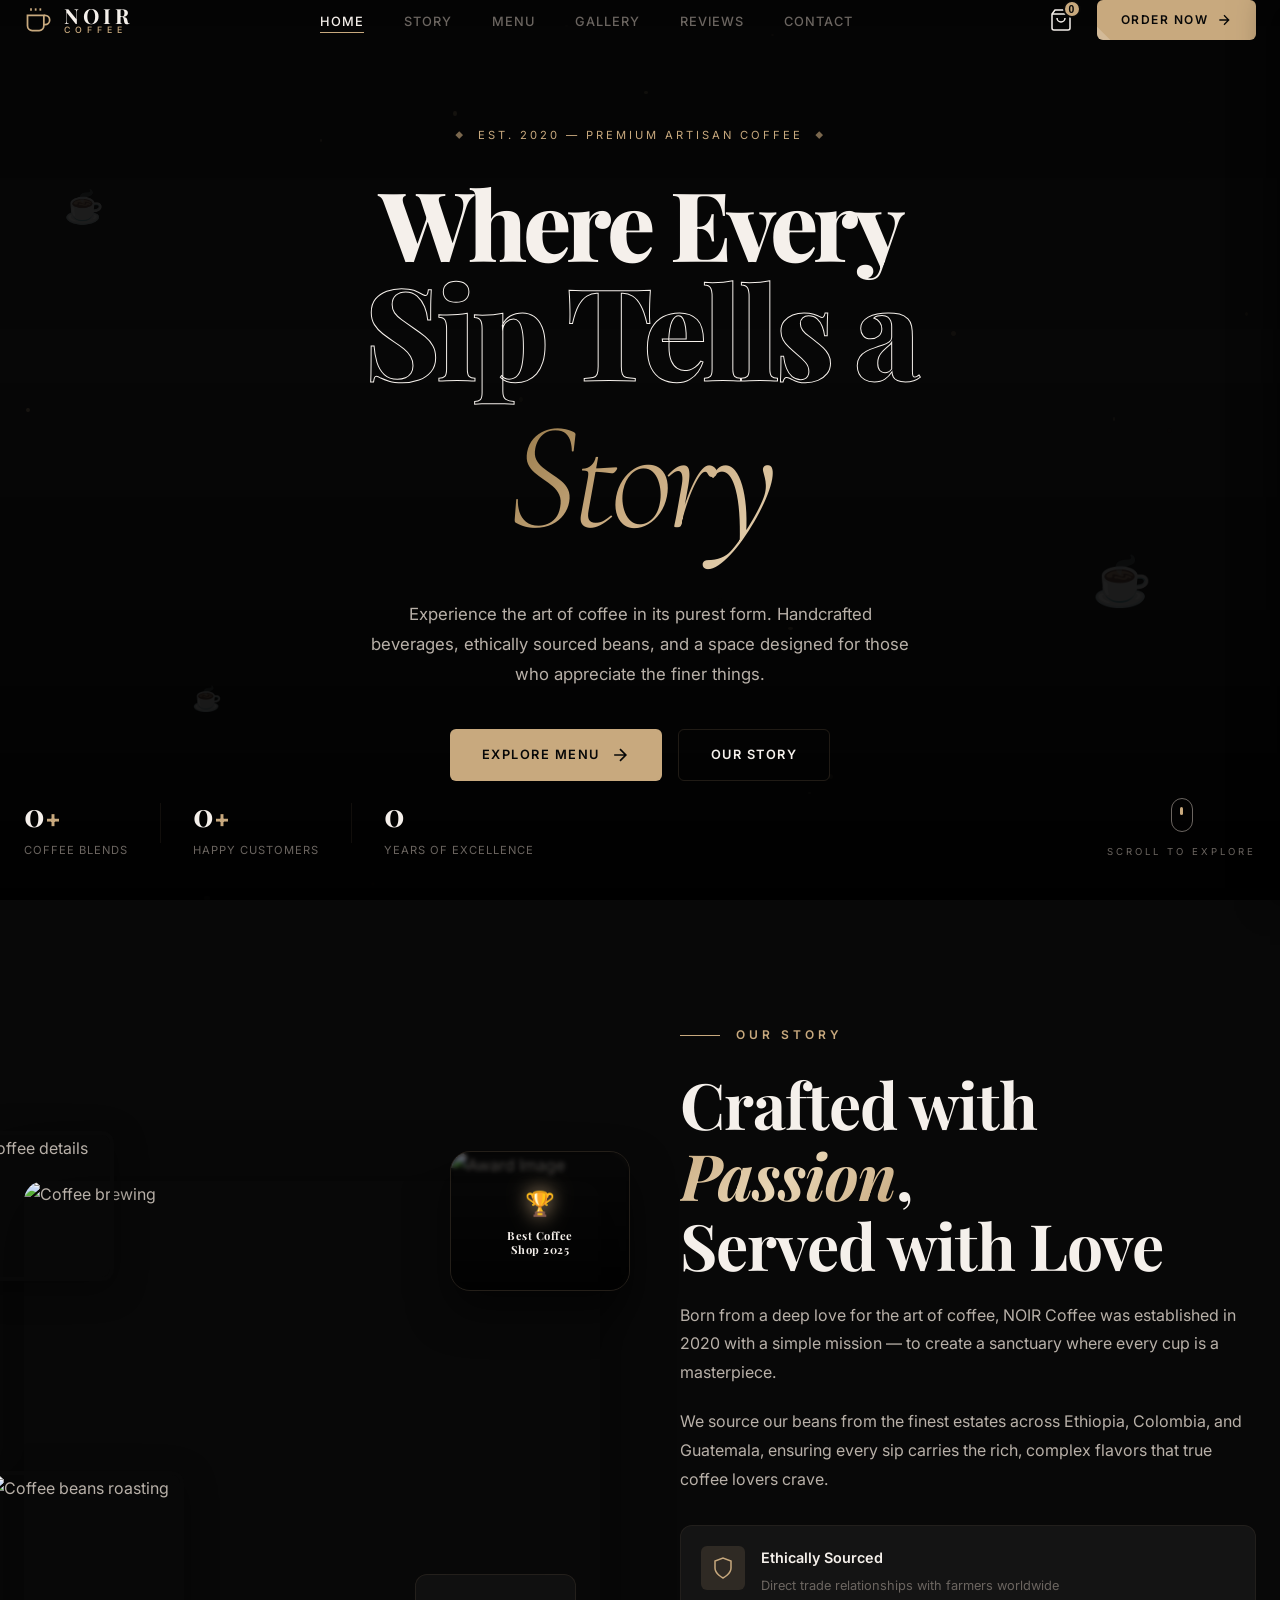
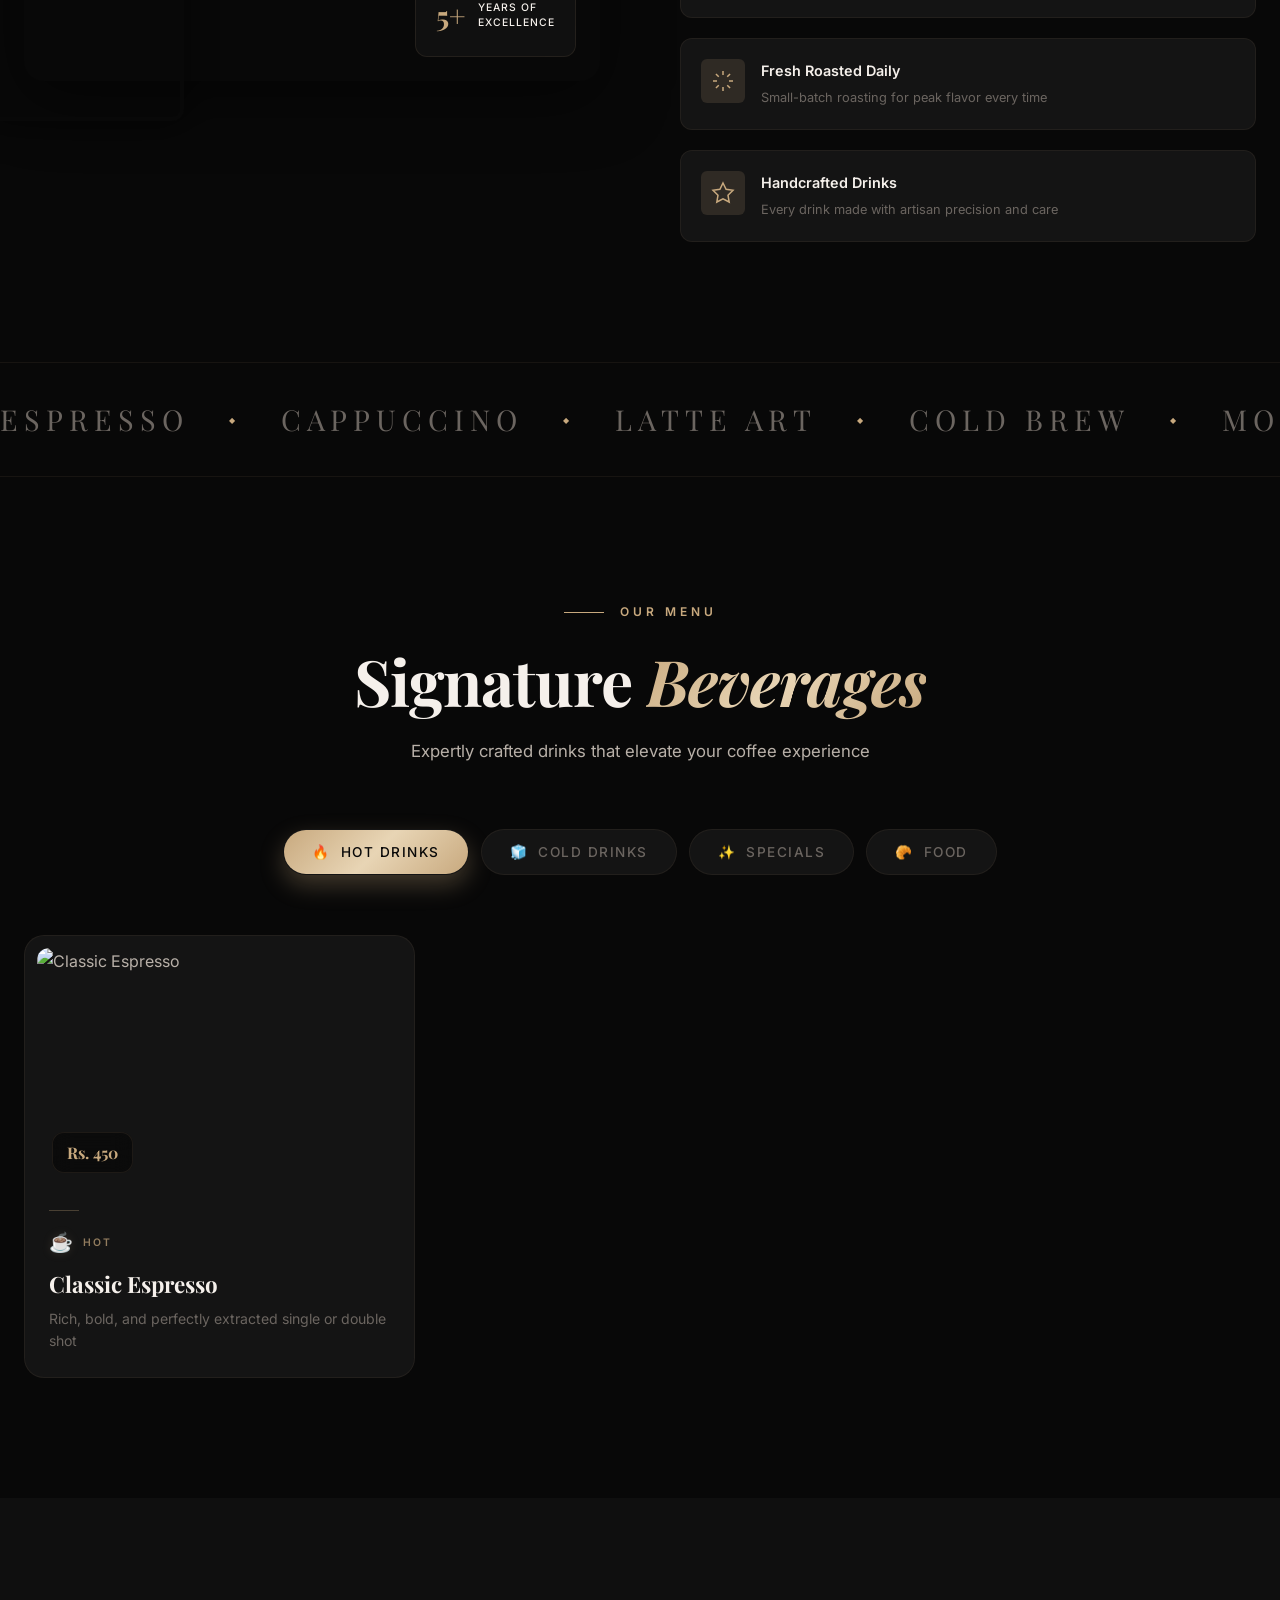
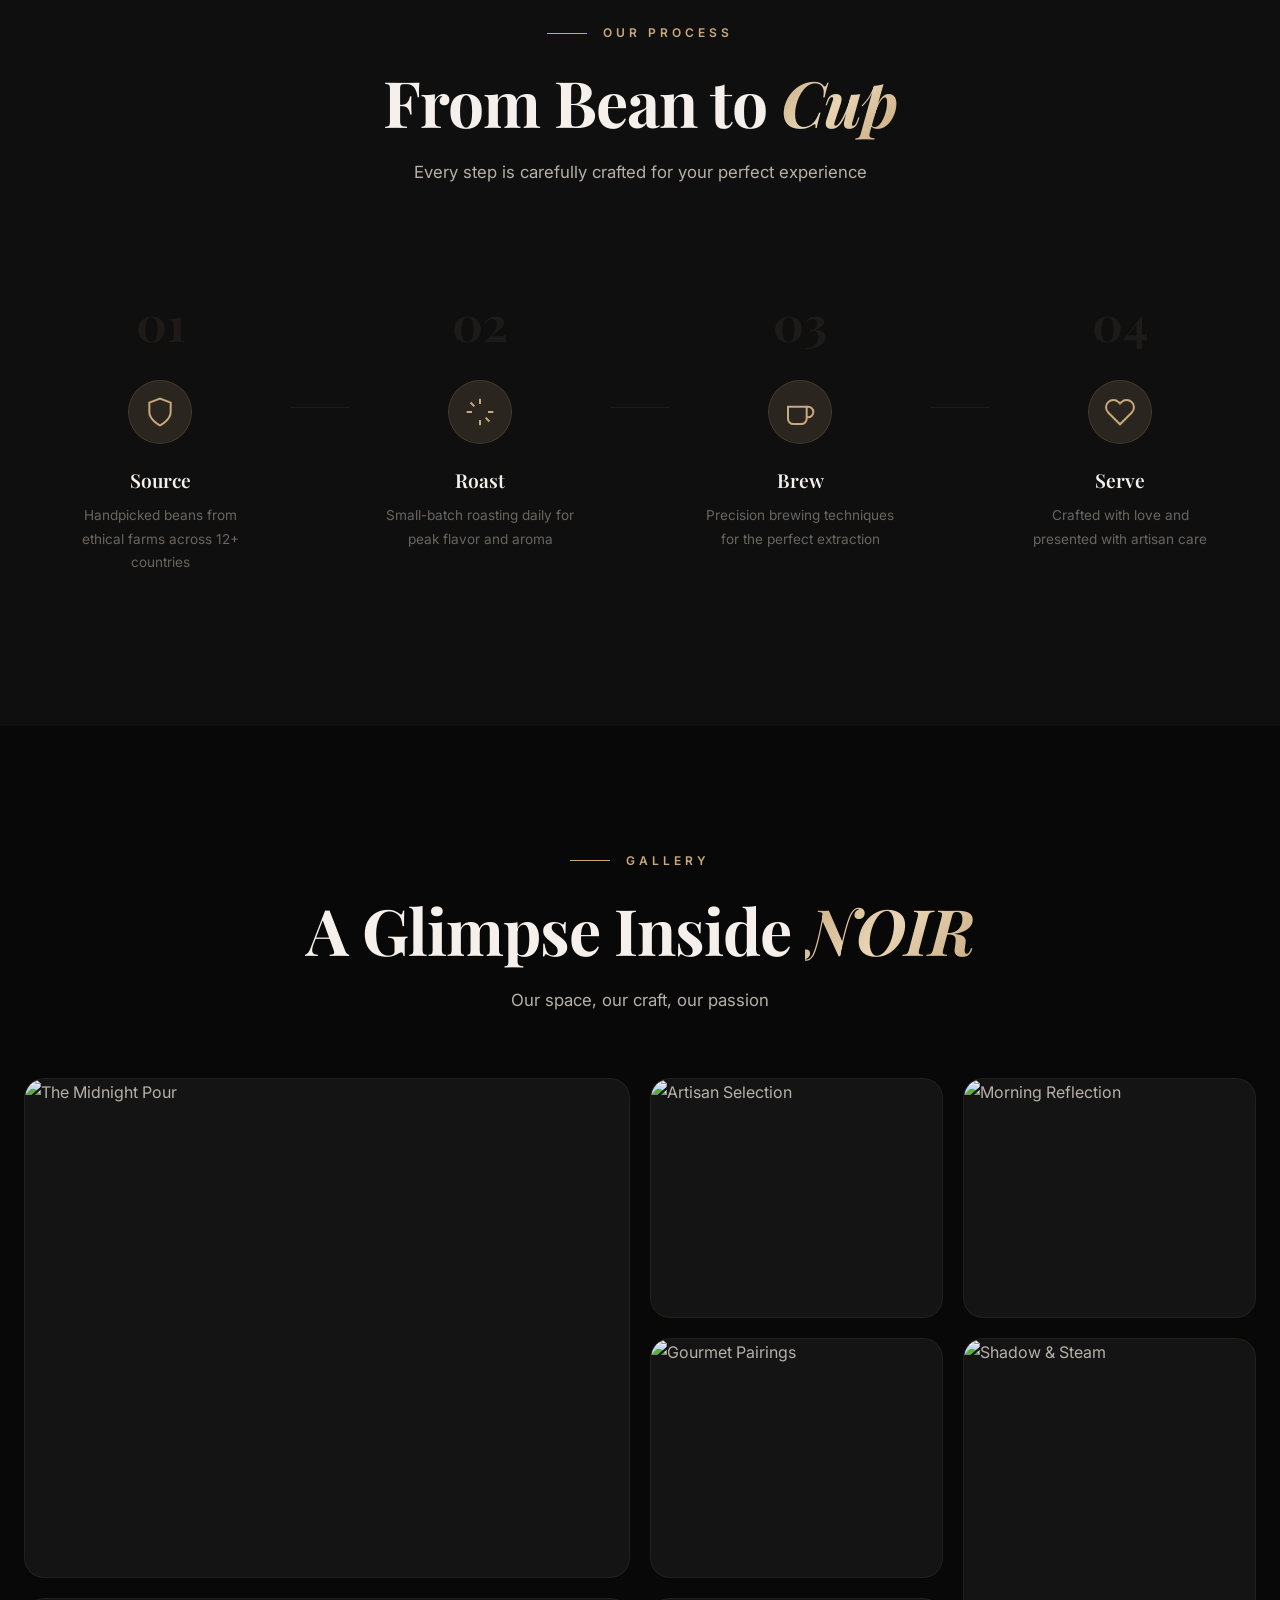
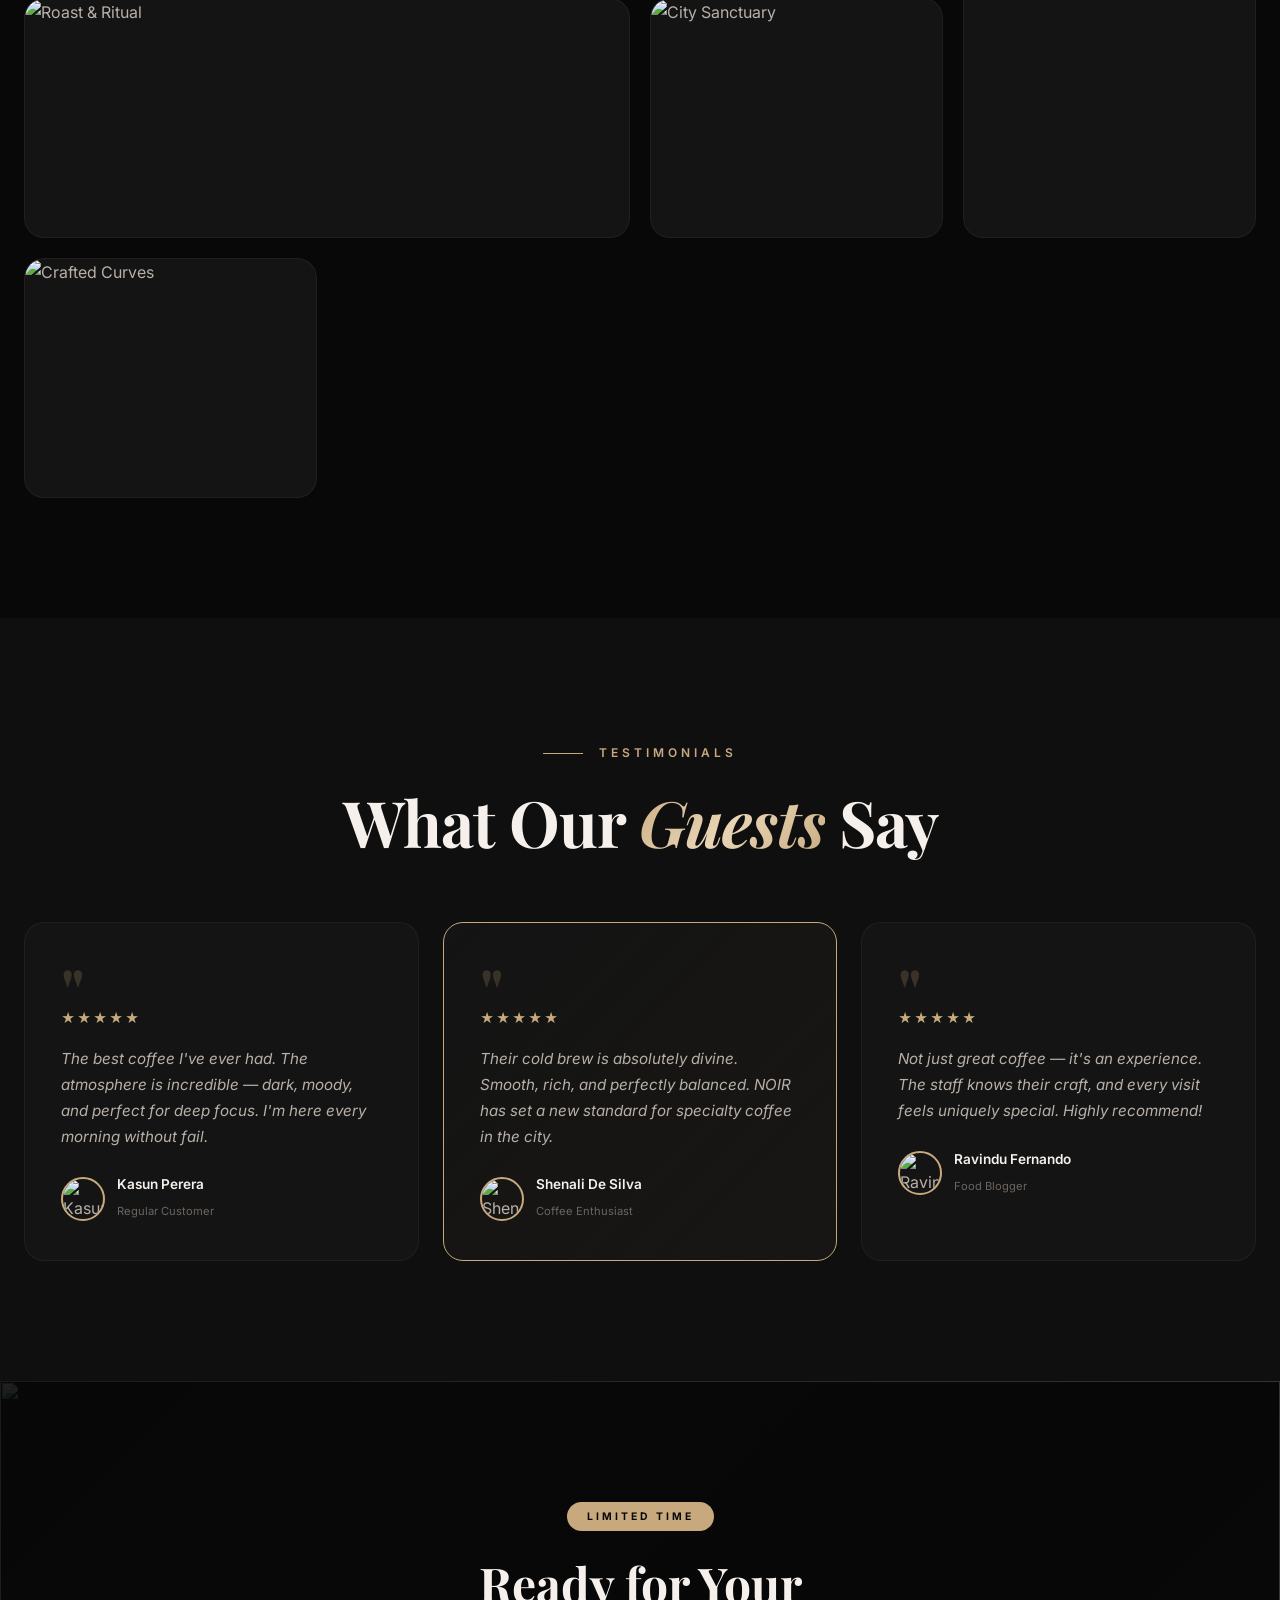
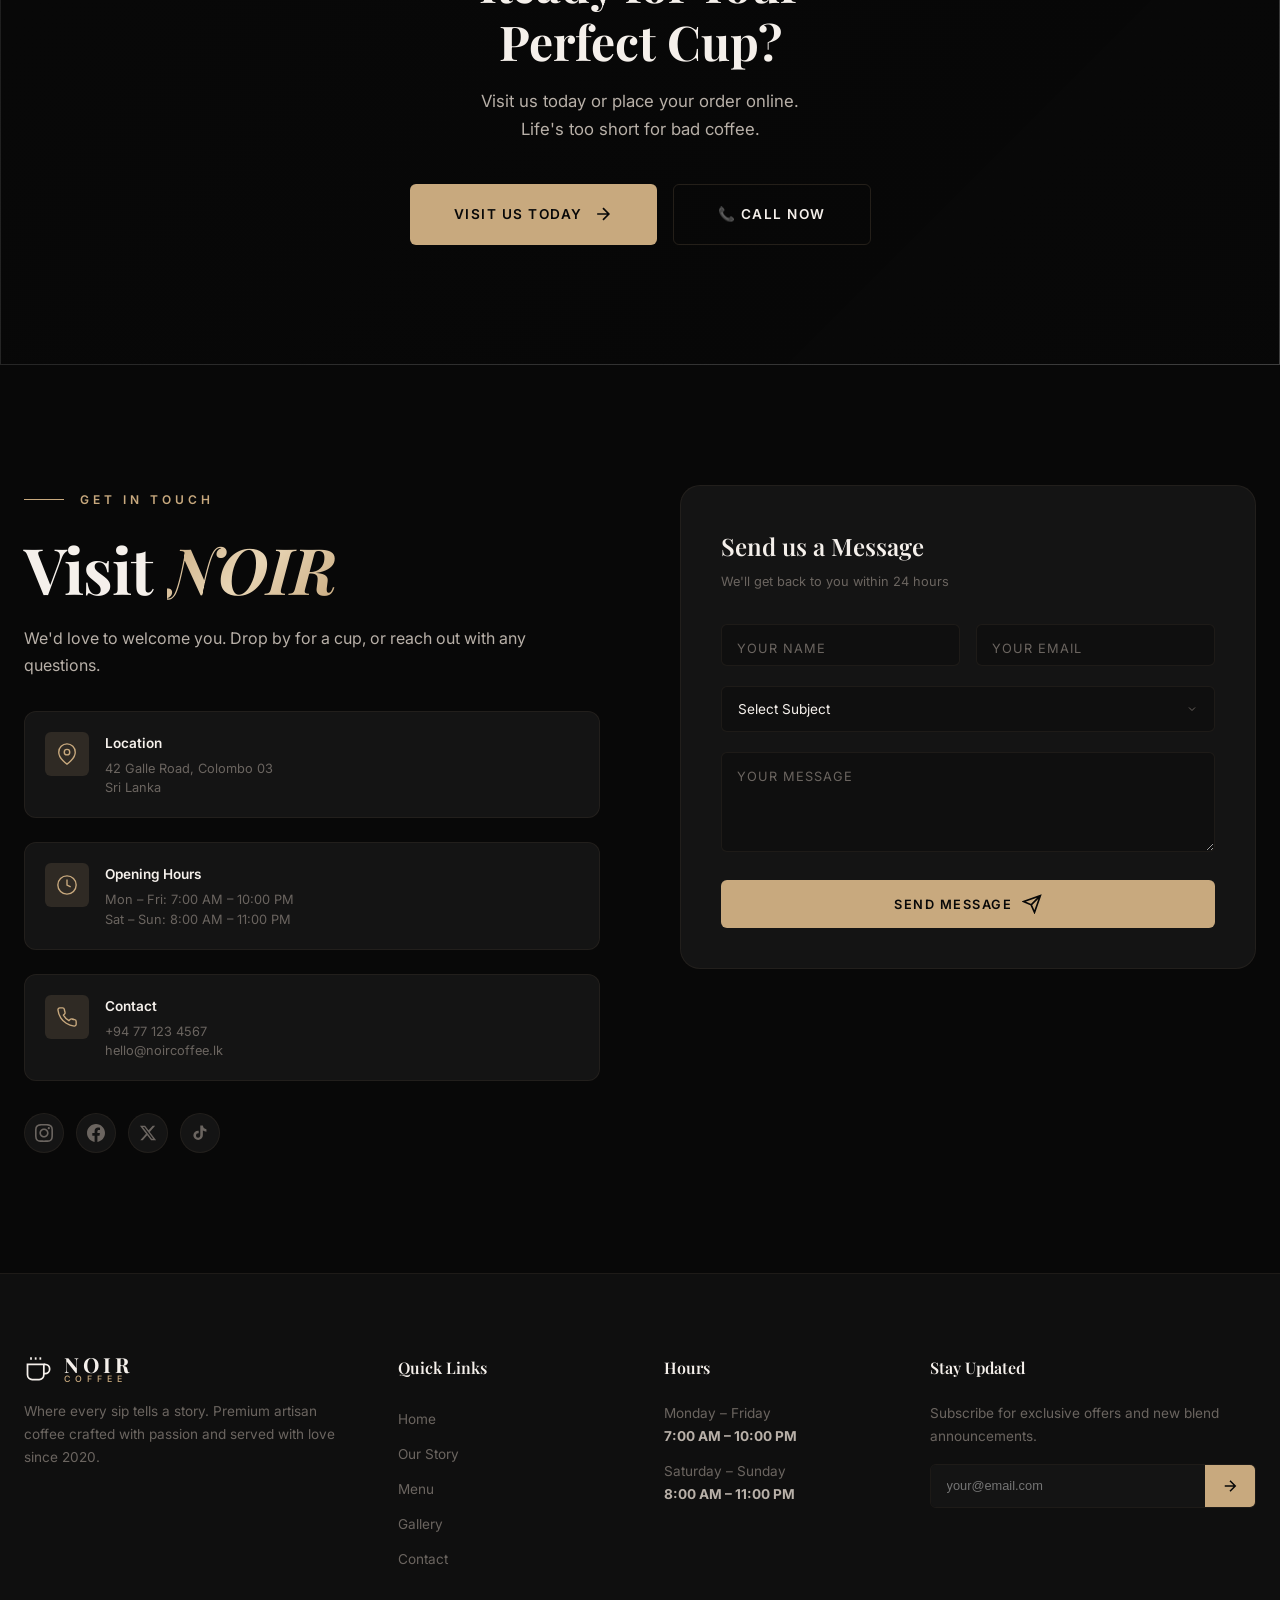
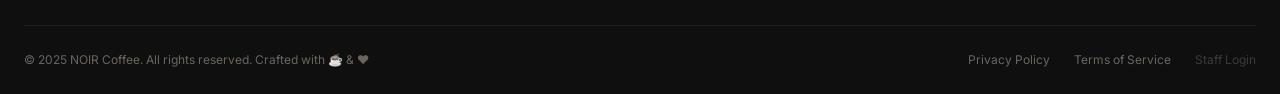
==== commit 551cb0d4: "Add files via upload" ====
--- a/index.html
+++ b/index.html
@@ -166,6 +166,20 @@
 
                     <!-- LEFT: Customer Details -->
                     <div class="checkout-left-panel">
+
+                        <!-- Order Type Toggle -->
+                        <div class="order-type-toggle">
+                            <button type="button" class="order-type-btn active" id="btnDelivery" onclick="selectOrderType('delivery')">
+                                🚚 Delivery
+                                <span class="order-type-badge">+Rs.250</span>
+                            </button>
+                            <button type="button" class="order-type-btn" id="btnPickup" onclick="selectOrderType('pickup')">
+                                🏪 Pickup
+                                <span class="order-type-badge free">Free</span>
+                            </button>
+                        </div>
+                        <input type="hidden" id="orderType" value="delivery">
+
                         <div class="checkout-section-label">📋 Your Details</div>
                         <div class="checkout-field-group">
                             <div class="checkout-field">
@@ -182,19 +196,20 @@
                                     <input type="tel" id="orderPhone" placeholder="07XXXXXXXX" required>
                                 </div>
                             </div>
-                            <div class="checkout-field">
+                            <!-- Address field — hidden for pickup -->
+                            <div class="checkout-field" id="addressFieldWrap">
                                 <span class="checkout-field-icon">📍</span>
                                 <div class="checkout-field-body">
                                     <label for="orderAddress">Delivery Address</label>
-                                    <input type="text" id="orderAddress" placeholder="No. 42, Galle Road..." required>
+                                    <input type="text" id="orderAddress" placeholder="No. 42, Galle Road...">
                                 </div>
                             </div>
-                            <div class="checkout-field">
-                                <span class="checkout-field-icon">🪑</span>
-                                <div class="checkout-field-body">
-                                    <label for="orderTable">Table No. <span style="opacity:0.4;font-size:0.7rem">(Dine-in)</span></label>
-                                    <input type="number" id="orderTable" min="1" placeholder="Blank = delivery">
-                                </div>
+                            <!-- GPS Location detect (for delivery zone auto-calc) -->
+                            <div id="locationDetectWrap" style="padding: 0 2px;">
+                                <button type="button" id="detectLocationBtn" class="location-detect-btn" onclick="detectLocation()">
+                                    📍 Detect My Location
+                                </button>
+                                <div id="distanceInfo" style="font-size:0.72rem;margin-top:5px;color:#888;">Location not detected — Zone 1 rate (Rs.250) applies</div>
                             </div>
                         </div>
                     </div>
--- a/style.css
+++ b/style.css
@@ -1,6 +1,96 @@
 /* ============================================
    NOIR COFFEE — Ultra Premium Dark Theme
    ============================================ */
+
+/* ===== LOCATION DETECT BUTTON ===== */
+.location-detect-btn {
+    width: 100%;
+    padding: 8px 14px;
+    background: rgba(200, 169, 126, 0.06);
+    border: 1px dashed rgba(200, 169, 126, 0.35);
+    border-radius: 8px;
+    color: #c8a97e;
+    font-size: 0.78rem;
+    font-weight: 600;
+    font-family: 'Inter', sans-serif;
+    cursor: pointer;
+    transition: all 0.25s;
+    text-align: center;
+    letter-spacing: 0.3px;
+}
+
+.location-detect-btn:hover:not(:disabled) {
+    background: rgba(200, 169, 126, 0.12);
+    border-color: #c8a97e;
+}
+
+.location-detect-btn:disabled {
+    opacity: 0.7;
+    cursor: wait;
+}
+
+/* ===== ORDER TYPE TOGGLE (DELIVERY / PICKUP) ===== */
+.order-type-toggle {
+    display: flex;
+    gap: 10px;
+    margin-bottom: 4px;
+}
+
+.order-type-btn {
+    flex: 1;
+    display: flex;
+    flex-direction: row;
+    align-items: center;
+    justify-content: center;
+    gap: 6px;
+    padding: 8px 10px;
+    background: rgba(255,255,255,0.03);
+    border: 1.5px solid rgba(255,255,255,0.07);
+    border-radius: 10px;
+    color: #666;
+    font-size: 0.78rem;
+    font-weight: 600;
+    font-family: 'Inter', sans-serif;
+    cursor: pointer;
+    transition: all 0.25s;
+}
+
+.order-type-btn:hover {
+    border-color: rgba(200, 169, 126, 0.3);
+    color: #c8a97e;
+    background: rgba(200, 169, 126, 0.05);
+}
+
+.order-type-btn.active {
+    border-color: #c8a97e;
+    color: #f5f0eb;
+    background: rgba(200, 169, 126, 0.1);
+    box-shadow: 0 4px 16px rgba(200, 169, 126, 0.15);
+}
+
+/* "Free" pickup badge */
+.order-type-btn.active#btnPickup {
+    border-color: #2ecc71;
+    background: rgba(46, 204, 113, 0.08);
+    box-shadow: 0 4px 16px rgba(46, 204, 113, 0.1);
+    color: #2ecc71;
+}
+
+.order-type-badge {
+    font-size: 0.58rem;
+    font-weight: 700;
+    padding: 1px 7px;
+    border-radius: 20px;
+    background: rgba(230, 126, 34, 0.12);
+    color: #e67e22;
+    letter-spacing: 0.2px;
+    opacity: 0.85;
+}
+
+.order-type-badge.free {
+    background: rgba(46, 204, 113, 0.1);
+    color: #2ecc71;
+}
 
 /* ===== FLOATING ORDER TRACKER BADGE ===== */
 #orderTrackerBadge {
@@ -3407,7 +3497,13 @@
     display: flex;
     justify-content: space-between;
     align-items: center;
-    gap: 16px;
+    gap: 12px;
+    padding-bottom: 16px;
+    border-bottom: 1px solid var(--border-subtle);
+}
+
+.cart-item-info {
+    flex: 1;
 }
 
 .cart-item-info h4 {
@@ -3419,6 +3515,43 @@
 .cart-item-info p {
     font-size: 0.8rem;
     color: var(--accent);
+}
+
+.cart-quantity-controls {
+    display: flex;
+    align-items: center;
+    gap: 10px;
+    background: var(--bg-primary);
+    border: 1px solid var(--border-light);
+    border-radius: 20px;
+    padding: 2px 8px;
+}
+
+.qty-btn {
+    background: none;
+    border: none;
+    color: var(--accent);
+    font-size: 1.1rem;
+    font-weight: 700;
+    cursor: pointer;
+    width: 24px;
+    height: 24px;
+    display: flex;
+    align-items: center;
+    justify-content: center;
+    transition: color 0.2s;
+}
+
+.qty-btn:hover {
+    color: var(--text-primary);
+}
+
+.qty-val {
+    font-size: 0.85rem;
+    font-weight: 600;
+    color: var(--text-primary);
+    min-width: 14px;
+    text-align: center;
 }
 
 .cart-item-remove {
@@ -3426,7 +3559,13 @@
     border: none;
     color: var(--text-muted);
     cursor: pointer;
-    font-size: 0.8rem;
+    font-size: 1rem;
+    transition: color 0.2s;
+    padding: 4px;
+}
+
+.cart-item-remove:hover {
+    color: #ec7063;
 }
 
 .cart-footer {
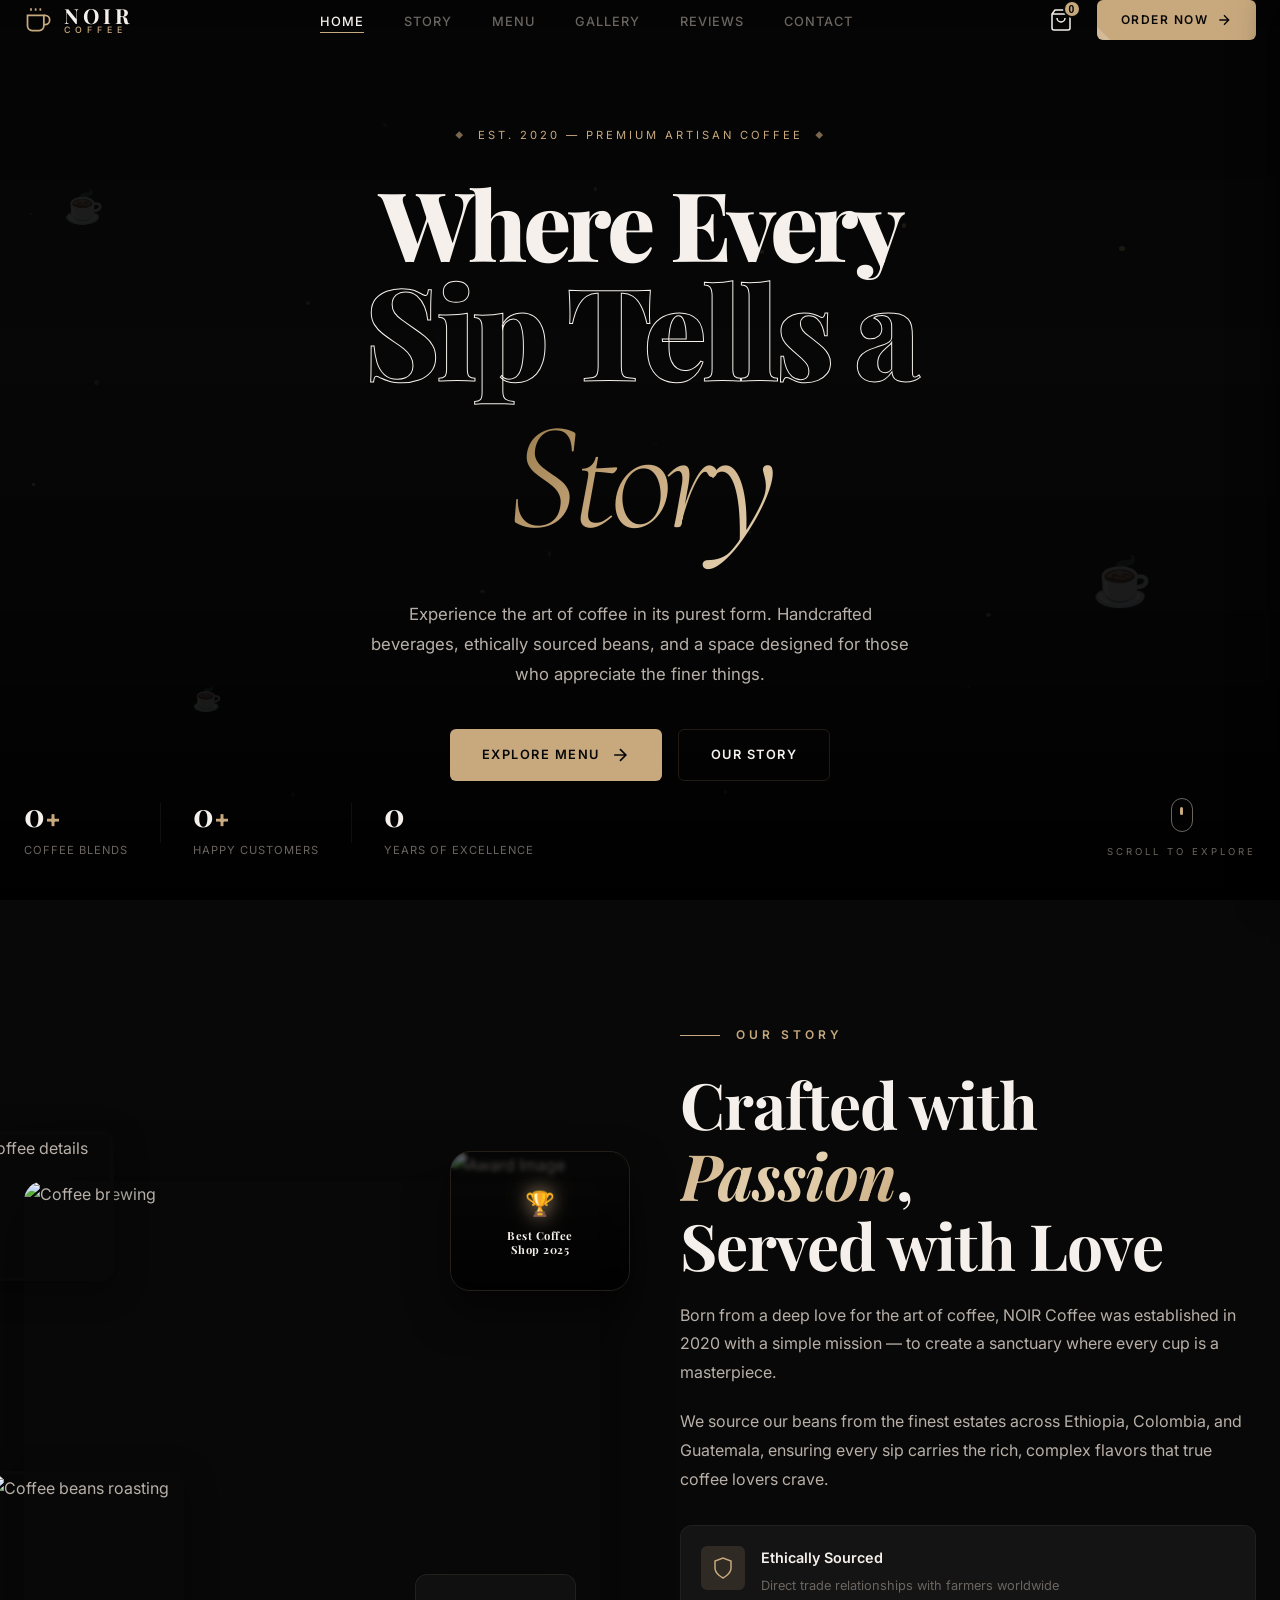
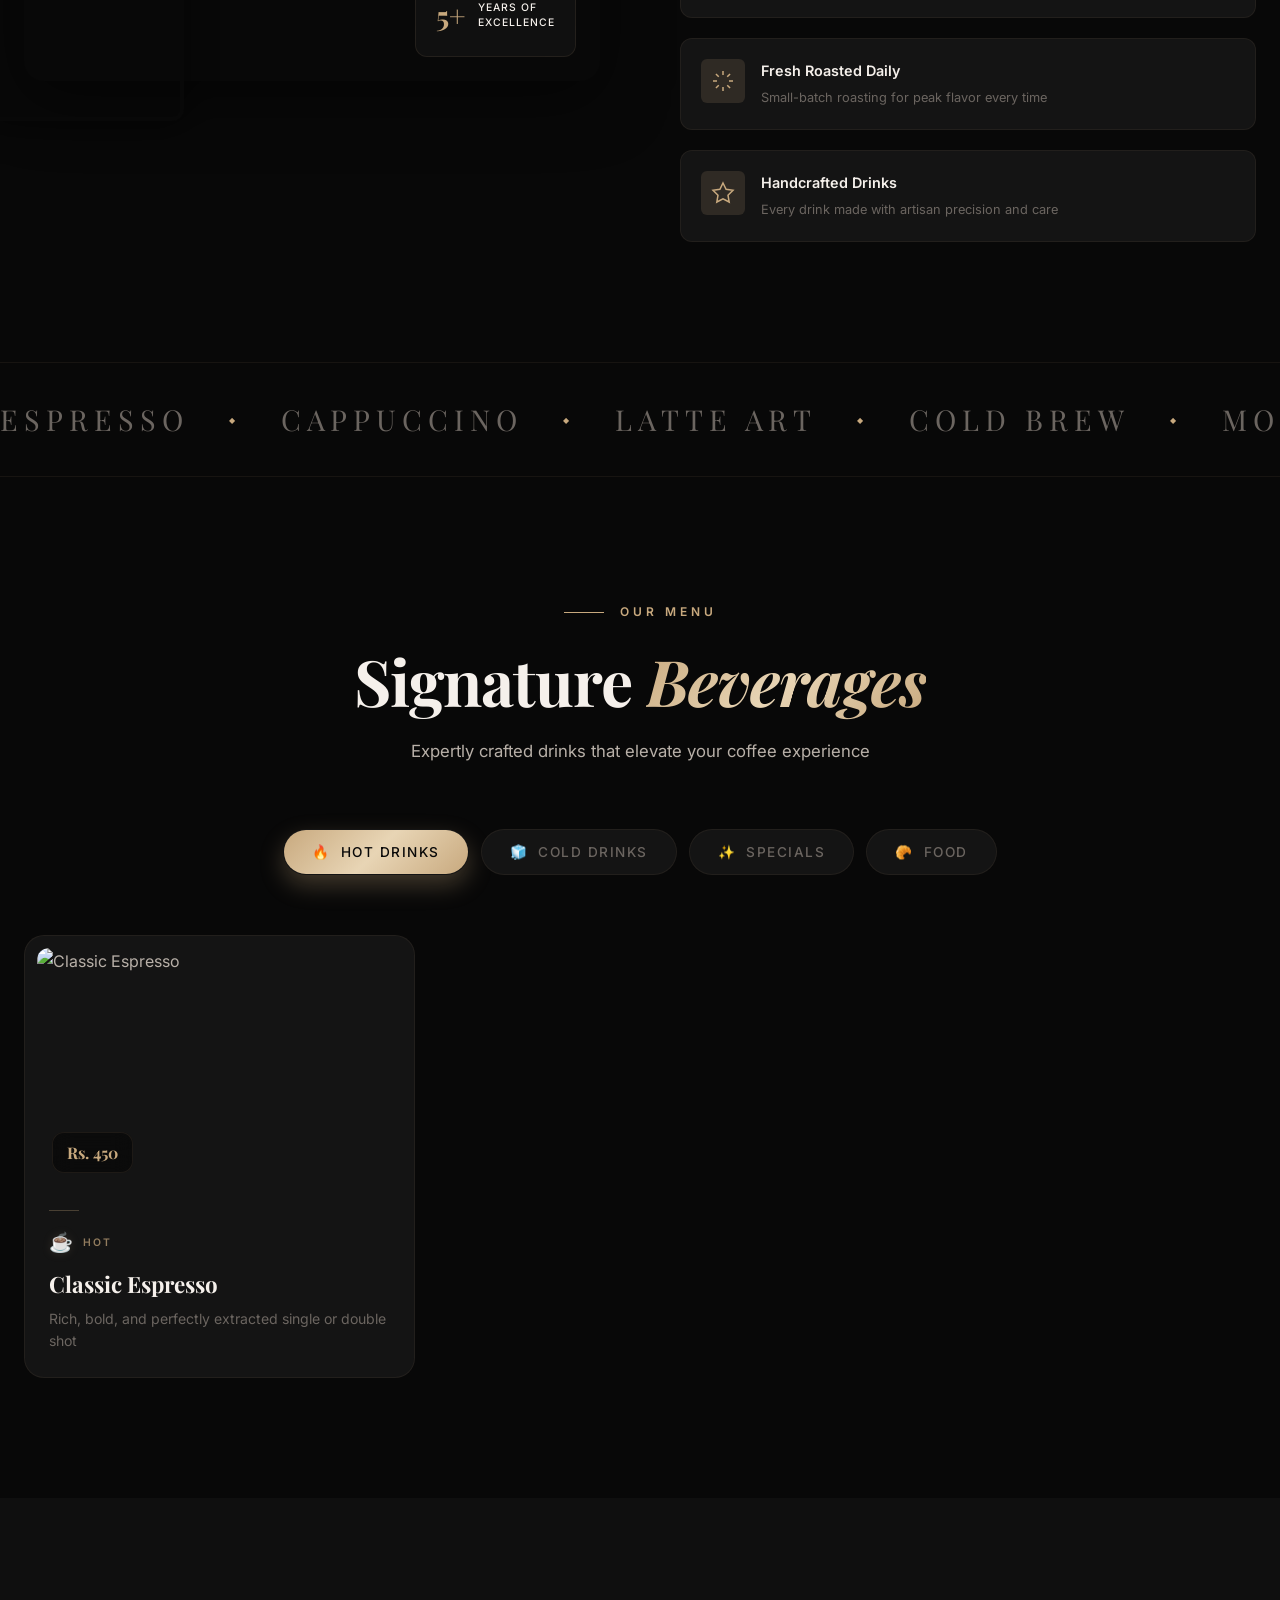
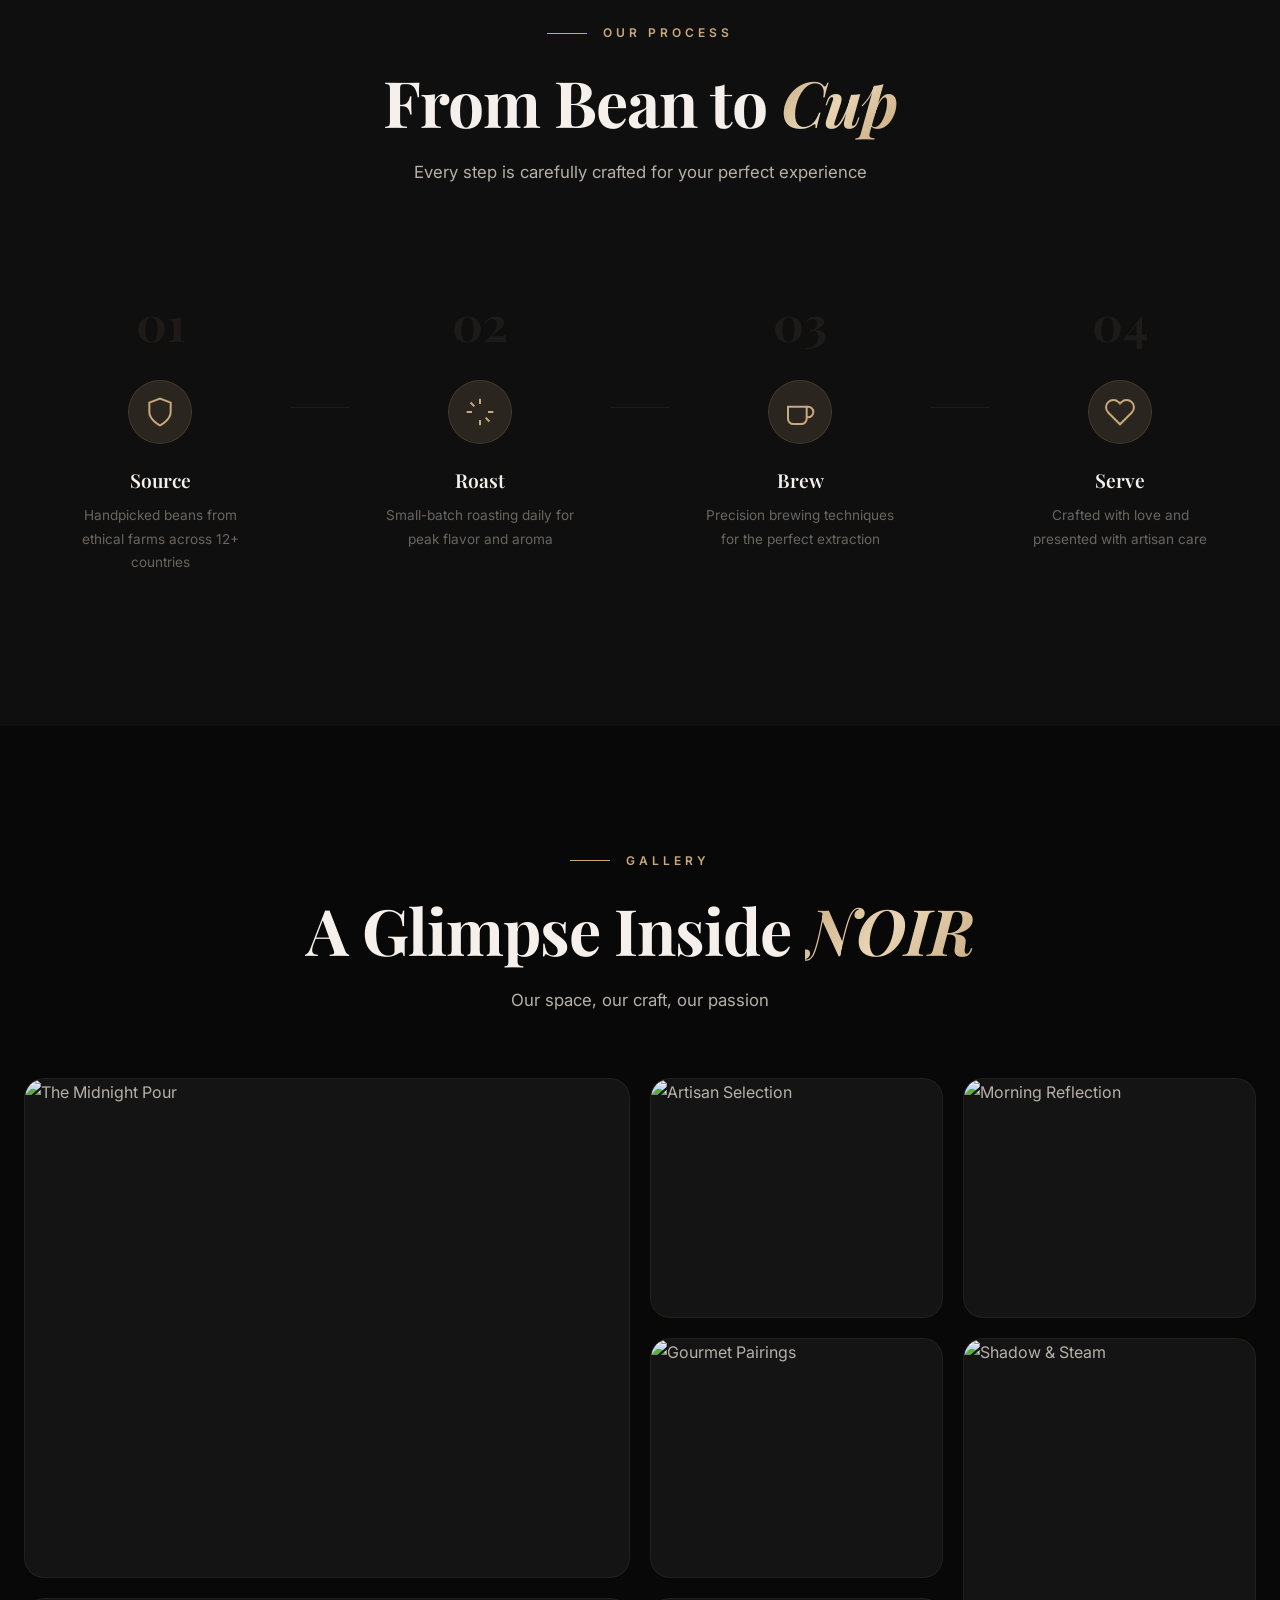
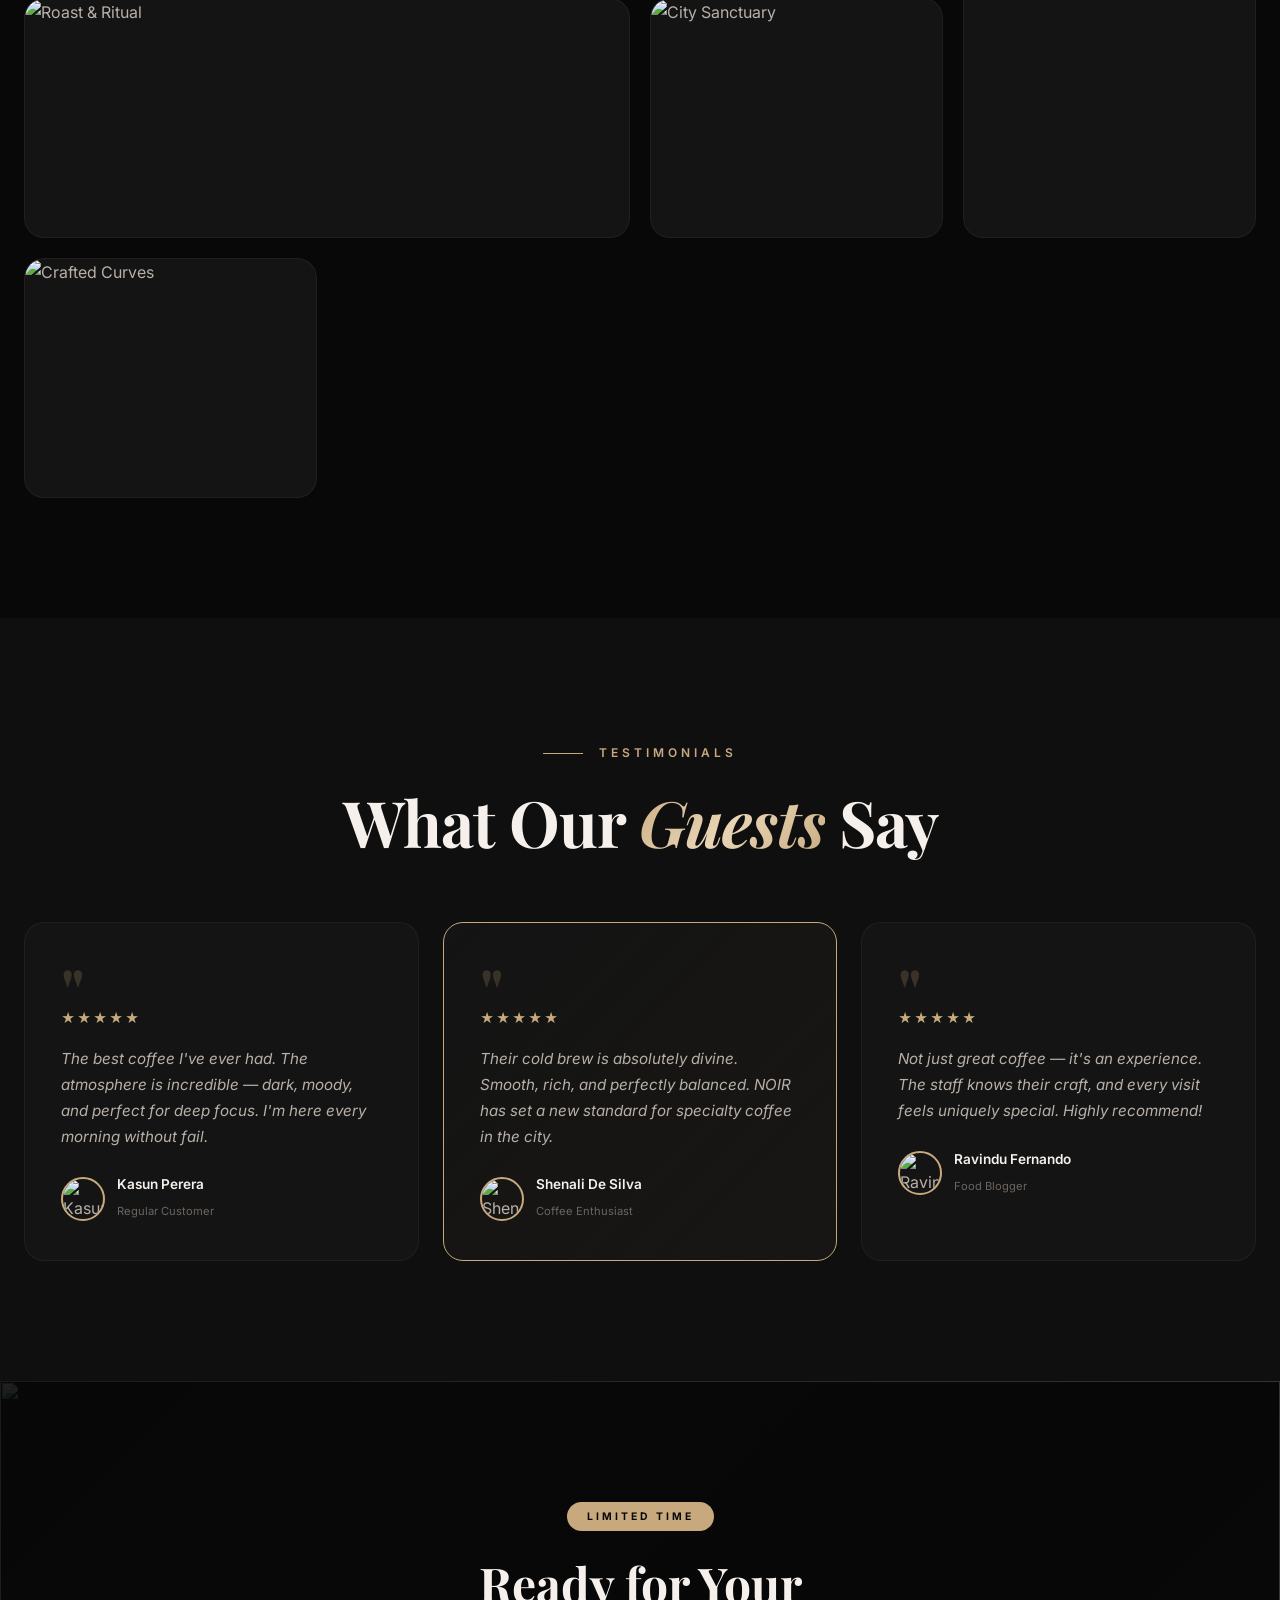
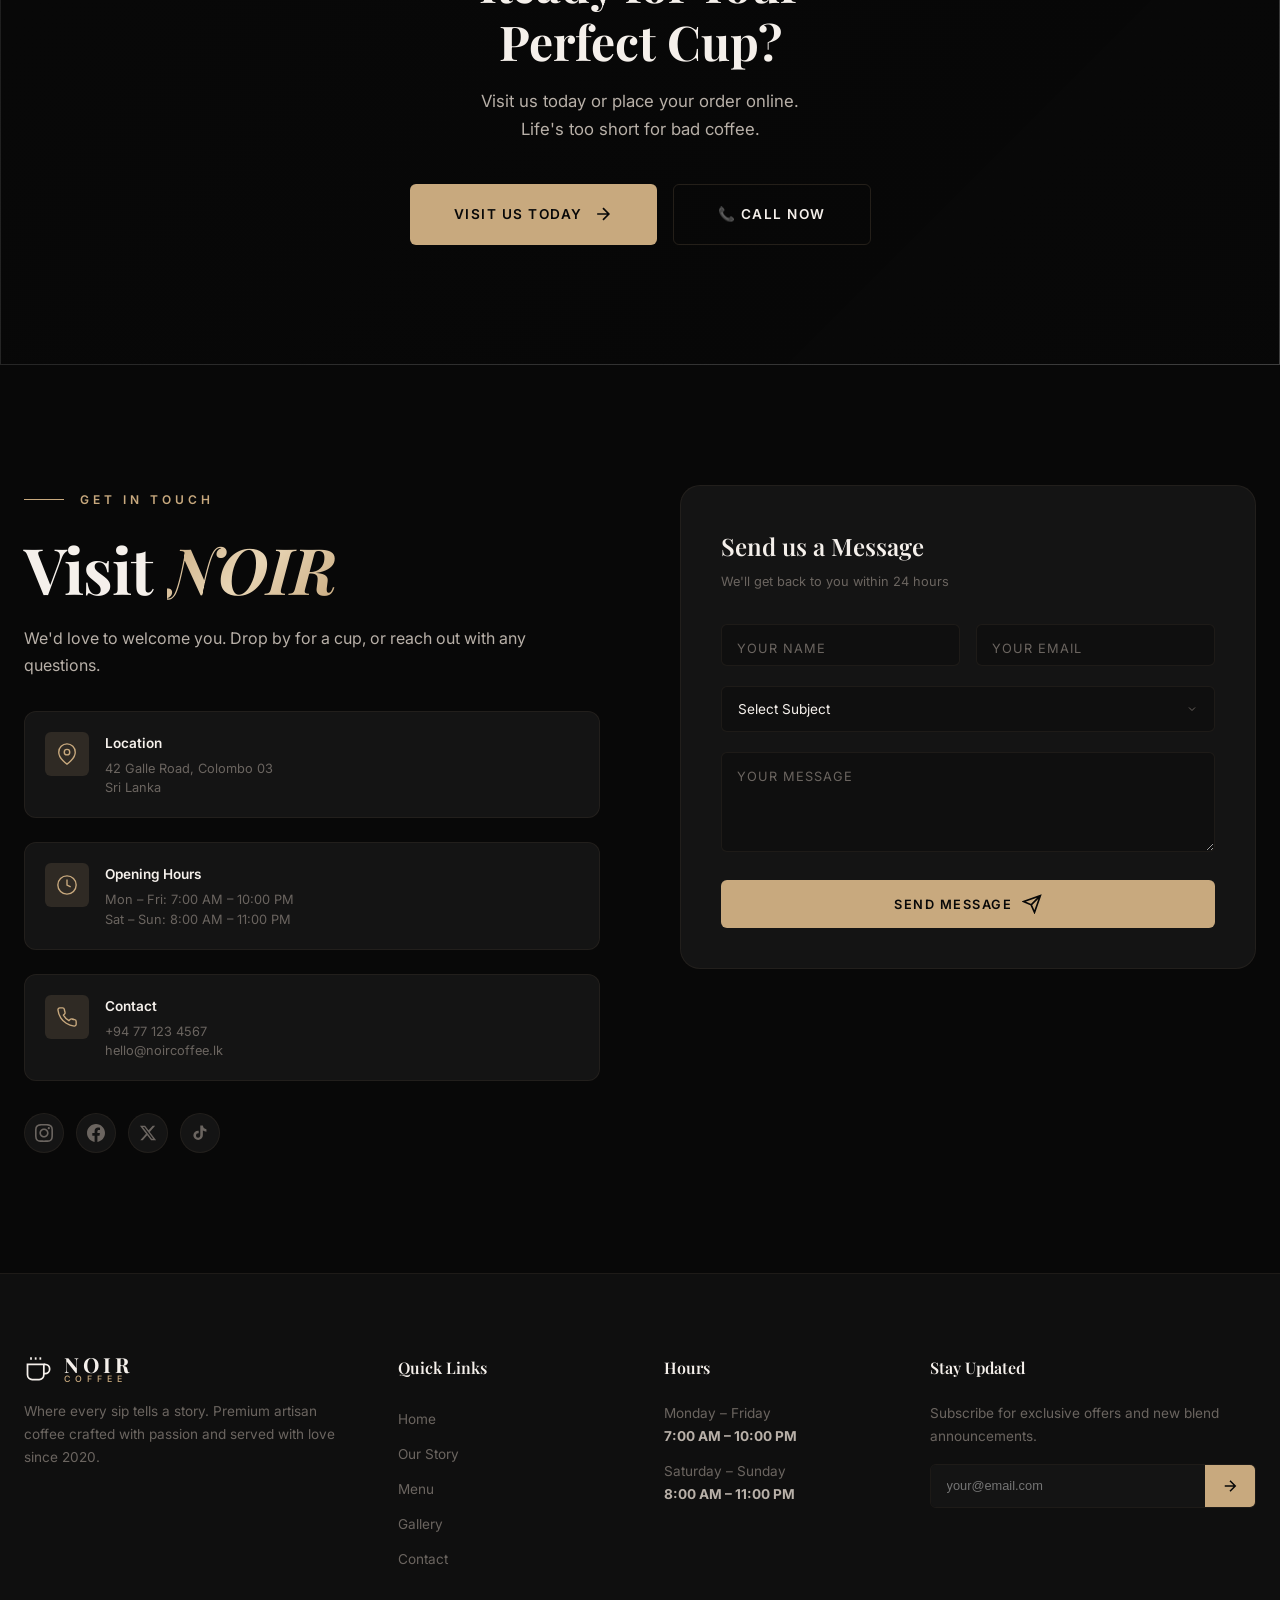
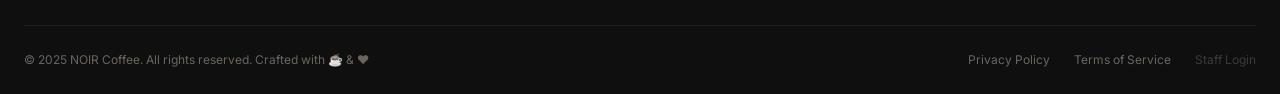
==== commit 72a1e9bb: "Add files via upload" ====
--- a/index.html
+++ b/index.html
@@ -171,7 +171,6 @@
                         <div class="order-type-toggle">
                             <button type="button" class="order-type-btn active" id="btnDelivery" onclick="selectOrderType('delivery')">
                                 🚚 Delivery
-                                <span class="order-type-badge">+Rs.250</span>
                             </button>
                             <button type="button" class="order-type-btn" id="btnPickup" onclick="selectOrderType('pickup')">
                                 🏪 Pickup
@@ -179,6 +178,18 @@
                             </button>
                         </div>
                         <input type="hidden" id="orderType" value="delivery">
+                        
+                        <!-- NEW: Payment Method Toggle -->
+                        <div class="checkout-section-label">💳 Payment Method</div>
+                        <div class="payment-type-toggle">
+                            <button type="button" class="payment-type-btn active" id="payCash" onclick="selectPaymentMethod('cash')">
+                                <span id="cashIcon">💵</span> <span id="cashLabel">Cash on Delivery</span>
+                            </button>
+                            <button type="button" class="payment-type-btn" id="payOnline" onclick="selectPaymentMethod('online')">
+                                💳 Online Payment
+                            </button>
+                        </div>
+                        <input type="hidden" id="paymentMethod" value="cash">
 
                         <div class="checkout-section-label">📋 Your Details</div>
                         <div class="checkout-field-group">
@@ -209,7 +220,7 @@
                                 <button type="button" id="detectLocationBtn" class="location-detect-btn" onclick="detectLocation()">
                                     📍 Detect My Location
                                 </button>
-                                <div id="distanceInfo" style="font-size:0.72rem;margin-top:5px;color:#888;">Location not detected — Zone 1 rate (Rs.250) applies</div>
+                                <div id="distanceInfo" style="font-size:0.72rem;margin-top:5px;color:#ec7063;">Location detection required for delivery</div>
                             </div>
                         </div>
                     </div>
@@ -224,13 +235,94 @@
 
                 <!-- Submit -->
                 <div class="checkout-submit-wrap">
-                    <button type="submit" class="checkout-submit-btn">
-                        <span>Place Order</span>
+                    <button type="submit" class="checkout-submit-btn" id="placeOrderBtn">
+                        <span id="placeOrderText">Place Order</span>
                         <svg width="20" height="20" viewBox="0 0 24 24" fill="none" stroke="currentColor" stroke-width="2.5"><path d="M5 12h14M12 5l7 7-7 7"/></svg>
                     </button>
                 </div>
             </form>
 
+        </div>
+    </div>
+
+    <!-- 💳 Card Payment Modal (Simulated Visa) -->
+    <div class="modal" id="paymentModal">
+        <div class="modal-content payment-modal-content">
+            <div class="payment-header">
+                <div class="payment-title">
+                    <img src="https://upload.wikimedia.org/wikipedia/commons/d/d6/Visa_2021.svg" alt="Visa" class="visa-logo">
+                    <h3>Secure Checkout</h3>
+                </div>
+                <button class="modal-close" id="paymentClose">✕</button>
+            </div>
+            
+            <div class="payment-body">
+                <!-- Merchant info hidden as per user request -->
+
+                <div class="payment-card-preview">
+                    <div class="card-bg-glow"></div>
+                    <div class="card-chip"></div>
+                    <div class="card-number-display" id="previewCardNumber">•••• •••• •••• ••••</div>
+                    <div class="card-bottom">
+                        <div class="card-holder-display" id="previewCardName">CARD HOLDER</div>
+                        <div class="card-expiry-display" id="previewCardExpiry">MM/YY</div>
+                    </div>
+                </div>
+
+                <form id="cardPaymentForm" class="payment-form">
+                    <div class="payment-fields-grid">
+                        <!-- Card Number -->
+                        <div class="payment-field-wrap full">
+                            <label>Card Number</label>
+                            <div class="payment-field-inner">
+                                <span class="field-icon">🔒</span>
+                                <input type="text" id="cardNumber" placeholder="4xxx xxxx xxxx xxxx" maxlength="19" required>
+                                <img src="https://upload.wikimedia.org/wikipedia/commons/d/d6/Visa_2021.svg" alt="Visa" class="input-card-logo">
+                            </div>
+                        </div>
+
+                        <!-- Expiry and CVV -->
+                        <div class="payment-field-wrap">
+                            <label>Expiry Date</label>
+                            <div class="payment-field-inner">
+                                <span class="field-icon">📅</span>
+                                <input type="text" id="cardExpiry" placeholder="MM/YY" maxlength="5" required>
+                            </div>
+                        </div>
+                        <div class="payment-field-wrap">
+                            <label>CVV code</label>
+                            <div class="payment-field-inner">
+                                <span class="field-icon">🛡️</span>
+                                <input type="password" id="cardCvv" placeholder="•••" maxlength="3" required>
+                            </div>
+                        </div>
+
+                        <!-- Holder Name -->
+                        <div class="payment-field-wrap full">
+                            <label>Cardholder Name</label>
+                            <div class="payment-field-inner">
+                                <span class="field-icon">👤</span>
+                                <input type="text" id="cardName" placeholder="NAME ON CARD" required>
+                            </div>
+                        </div>
+                    </div>
+                    
+                    <div class="payment-total-bar">
+                        <div class="total-label">Amount due</div>
+                        <div class="total-amount" id="paymentTotalAmount">Rs. 0</div>
+                    </div>
+
+                    <button type="submit" class="confirm-payment-btn" id="confirmPaymentBtn">
+                        <span>Securely Pay Now</span>
+                        <svg width="18" height="18" viewBox="0 0 24 24" fill="none" stroke="currentColor" stroke-width="3" stroke-linecap="round" stroke-linejoin="round"><path d="M5 12h14M12 5l7 7-7 7"/></svg>
+                    </button>
+                    
+                    <div class="payment-security-footer">
+                        <span class="security-dot"></span>
+                        AES-256 Bit SSL Encrypted Management
+                    </div>
+                </form>
+            </div>
         </div>
     </div>
 
--- a/style.css
+++ b/style.css
@@ -90,6 +90,44 @@
 .order-type-badge.free {
     background: rgba(46, 204, 113, 0.1);
     color: #2ecc71;
+}
+
+/* ===== PAYMENT TYPE TOGGLE ===== */
+.payment-type-toggle {
+    display: flex;
+    gap: 10px;
+    margin-bottom: 4px;
+}
+
+.payment-type-btn {
+    flex: 1;
+    display: flex;
+    align-items: center;
+    justify-content: center;
+    gap: 6px;
+    padding: 8px 10px;
+    background: rgba(255,255,255,0.03);
+    border: 1.5px solid rgba(255,255,255,0.07);
+    border-radius: 10px;
+    color: #666;
+    font-size: 0.78rem;
+    font-weight: 600;
+    font-family: 'Inter', sans-serif;
+    cursor: pointer;
+    transition: all 0.25s;
+}
+
+.payment-type-btn:hover {
+    border-color: rgba(200, 169, 126, 0.3);
+    color: #c8a97e;
+    background: rgba(200, 169, 126, 0.05);
+}
+
+.payment-type-btn.active {
+    border-color: #c8a97e;
+    color: #f5f0eb;
+    background: rgba(200, 169, 126, 0.1);
+    box-shadow: 0 4px 16px rgba(200, 169, 126, 0.15);
 }
 
 /* ===== FLOATING ORDER TRACKER BADGE ===== */
@@ -3708,4 +3746,358 @@
 
 .summary-item:last-child {
     margin-bottom: 0;
-}+}
+
+/* === PAYMENT MODAL STYLES === */
+.payment-modal-content {
+    max-width: 450px !important;
+    padding: 0 !important;
+    background: #0f0f0f !important;
+    border: 1px solid rgba(255,255,255,0.08) !important;
+    border-radius: 20px !important;
+    overflow: hidden;
+}
+
+.payment-header {
+    display: flex;
+    align-items: center;
+    justify-content: space-between;
+    padding: 20px 24px;
+    background: rgba(255,255,255,0.02);
+    border-bottom: 1px solid rgba(255,255,255,0.05);
+}
+
+.payment-title {
+    display: flex;
+    align-items: center;
+    gap: 12px;
+}
+
+.visa-logo {
+    height: 18px;
+    opacity: 0.9;
+}
+
+.payment-title h3 {
+    font-size: 1.1rem;
+    color: #f5f0eb;
+    margin: 0;
+}
+
+.payment-body {
+    padding: 24px;
+}
+
+.payment-store-info {
+    font-size: 0.82rem;
+    color: #c8a97e;
+    background: rgba(200, 169, 126, 0.08);
+    padding: 10px 14px;
+    border-radius: 8px;
+    margin-bottom: 20px;
+    border: 1px dashed rgba(200, 169, 126, 0.3);
+    text-align: center;
+}
+
+/* Simulated Card Preview */
+.payment-card-preview {
+    width: 100%;
+    aspect-ratio: 1.6/1;
+    background: linear-gradient(135deg, #1c1c1c 0%, #080808 100%);
+    border-radius: 16px;
+    position: relative;
+    padding: 24px;
+    display: flex;
+    flex-direction: column;
+    justify-content: space-between;
+    margin-bottom: 24px;
+    border: 1px solid rgba(255,255,255,0.1);
+    box-shadow: 0 10px 30px rgba(0,0,0,0.5);
+    overflow: hidden;
+}
+
+.card-bg-glow {
+    position: absolute;
+    top: -50%;
+    right: -20%;
+    width: 100%;
+    height: 100%;
+    background: radial-gradient(circle, rgba(200, 169, 126, 0.1) 0%, transparent 70%);
+    pointer-events: none;
+}
+
+.card-chip {
+    width: 40px;
+    height: 30px;
+    background: linear-gradient(135deg, #d4af37, #996515);
+    border-radius: 6px;
+    position: relative;
+}
+
+.card-number-display {
+    font-family: 'Courier New', Courier, monospace;
+    font-size: 1.25rem;
+    color: #fff;
+    letter-spacing: 2px;
+    margin: 15px 0;
+    text-shadow: 0 2px 4px rgba(0,0,0,0.5);
+}
+
+.card-bottom {
+    display: flex;
+    justify-content: space-between;
+    align-items: flex-end;
+}
+
+.card-holder-display {
+    font-size: 0.7rem;
+    color: rgba(255,255,255,0.6);
+    text-transform: uppercase;
+    letter-spacing: 1.5px;
+}
+
+.card-expiry-display {
+    font-size: 0.85rem;
+    color: #fff;
+}
+
+/* Payment Form */
+/* Payment Form Redesign */
+.payment-fields-grid {
+    display: grid;
+    grid-template-columns: 1fr 1fr;
+    gap: 16px;
+    margin-bottom: 24px;
+}
+
+.payment-field-wrap.full {
+    grid-column: span 2;
+}
+
+.payment-field-wrap label {
+    display: block;
+    font-size: 0.62rem;
+    font-weight: 700;
+    text-transform: uppercase;
+    letter-spacing: 1.5px;
+    color: #555;
+    margin-bottom: 6px;
+    padding-left: 2px;
+}
+
+.payment-field-inner {
+    position: relative;
+    background: rgba(255, 255, 255, 0.02);
+    border: 1px solid rgba(255, 255, 255, 0.05);
+    border-radius: 12px;
+    display: flex;
+    align-items: center;
+    transition: all 0.3s cubic-bezier(0.4, 0, 0.2, 1);
+}
+
+.payment-field-inner:focus-within {
+    background: rgba(200, 169, 126, 0.04);
+    border-color: rgba(200, 169, 126, 0.3);
+    box-shadow: 0 0 20px rgba(200, 169, 126, 0.05);
+    transform: translateY(-1px);
+}
+
+.field-icon {
+    padding: 0 12px 0 16px;
+    font-size: 0.9rem;
+    opacity: 0.5;
+    transition: opacity 0.3s;
+}
+
+.payment-field-inner:focus-within .field-icon {
+    opacity: 1;
+}
+
+.payment-field-inner input {
+    flex: 1;
+    background: none !important;
+    border: none !important;
+    color: #f5f0eb !important;
+    padding: 14px 16px 14px 0 !important;
+    font-size: 0.92rem !important;
+    font-family: 'Inter', sans-serif !important;
+    outline: none !important;
+}
+
+.input-card-logo {
+    height: 14px;
+    margin-right: 16px;
+    opacity: 0.7;
+}
+
+
+/* Updated Total Bar */
+.payment-total-bar {
+    background: rgba(255, 255, 255, 0.02);
+    border-radius: 14px;
+    padding: 16px 20px;
+    display: flex;
+    justify-content: space-between;
+    align-items: center;
+    margin-bottom: 24px;
+    border: 1px solid rgba(255, 255, 255, 0.03);
+}
+
+.total-label {
+    font-size: 0.75rem;
+    color: #888;
+    font-weight: 500;
+}
+
+.total-amount {
+    font-size: 1.25rem;
+    font-weight: 800;
+    color: #c8a97e;
+    letter-spacing: -0.5px;
+}
+
+
+/* === PAYMENT SUCCESS STYLES === */
+.payment-success-screen {
+    display: flex;
+    flex-direction: column;
+    align-items: center;
+    justify-content: center;
+    padding: 40px 20px;
+    text-align: center;
+    animation: fadeIn 0.5s ease;
+}
+
+.success-icon-wrap {
+    width: 80px;
+    height: 80px;
+    background: rgba(46, 204, 113, 0.1);
+    border: 2px solid #2ecc71;
+    border-radius: 50%;
+    display: flex;
+    align-items: center;
+    justify-content: center;
+    margin-bottom: 24px;
+    position: relative;
+    box-shadow: 0 0 30px rgba(46, 204, 113, 0.2);
+}
+
+.success-checkmark {
+    font-size: 2.5rem;
+    color: #2ecc71;
+    animation: scaleIn 0.5s cubic-bezier(0.175, 0.885, 0.32, 1.275);
+}
+
+.success-confetti {
+    position: absolute;
+    width: 100%;
+    height: 100%;
+    pointer-events: none;
+}
+
+.payment-success-screen h2 {
+    color: #f5f0eb;
+    font-family: var(--font-display);
+    font-size: 1.8rem;
+    margin-bottom: 12px;
+}
+
+.payment-success-screen p {
+    color: #888;
+    font-size: 0.95rem;
+    line-height: 1.6;
+    margin-bottom: 30px;
+}
+
+.success-details {
+    background: rgba(255,255,255,0.03);
+    border: 1px solid rgba(255,255,255,0.05);
+    border-radius: 12px;
+    padding: 16px;
+    width: 100%;
+    max-width: 300px;
+    margin-bottom: 30px;
+}
+
+.success-row {
+    display: flex;
+    justify-content: space-between;
+    font-size: 0.8rem;
+    margin-bottom: 8px;
+}
+
+.success-row:last-child { margin-bottom: 0; }
+.success-row span:first-child { color: #666; }
+.success-row span:last-child { color: #c8a97e; font-weight: 600; }
+
+@keyframes scaleIn {
+    from { transform: scale(0); opacity: 0; }
+    to { transform: scale(1); opacity: 1; }
+}
+
+@keyframes fadeIn {
+    from { opacity: 0; transform: translateY(10px); }
+    to { opacity: 1; transform: translateY(0); }
+}
+
+
+
+/* Premium Button */
+.confirm-payment-btn {
+    width: 100%;
+    padding: 18px;
+    background: linear-gradient(135deg, #c8a97e, #a68b5b);
+    border: none;
+    border-radius: 14px;
+    color: #080808;
+    font-weight: 800;
+    font-size: 0.95rem;
+    text-transform: uppercase;
+    letter-spacing: 2px;
+    cursor: pointer;
+    display: flex;
+    align-items: center;
+    justify-content: center;
+    gap: 12px;
+    transition: all 0.4s cubic-bezier(0.175, 0.885, 0.32, 1.275);
+    box-shadow: 0 10px 30px rgba(200, 169, 126, 0.2);
+}
+
+.confirm-payment-btn:hover {
+    background: linear-gradient(135deg, #dfc99e, #c8a97e);
+    transform: translateY(-3px) scale(1.01);
+    box-shadow: 0 15px 40px rgba(200, 169, 126, 0.3);
+}
+
+.confirm-payment-btn:active {
+    transform: translateY(-1px);
+}
+
+.payment-security-footer {
+    display: flex;
+    align-items: center;
+    justify-content: center;
+    gap: 8px;
+    font-size: 0.65rem;
+    color: #444;
+    margin-top: 20px;
+    font-weight: 600;
+    text-transform: uppercase;
+    letter-spacing: 1px;
+}
+
+.security-dot {
+    width: 6px;
+    height: 6px;
+    background: #2ecc71;
+    border-radius: 50%;
+    box-shadow: 0 0 10px #2ecc71;
+    animation: pulse-green 2s infinite;
+}
+
+@keyframes pulse-green {
+    0% { transform: scale(0.95); box-shadow: 0 0 0 0 rgba(46, 204, 113, 0.7); }
+    70% { transform: scale(1); box-shadow: 0 0 0 6px rgba(46, 204, 113, 0); }
+    100% { transform: scale(0.95); box-shadow: 0 0 0 0 rgba(46, 204, 113, 0); }
+}
+
